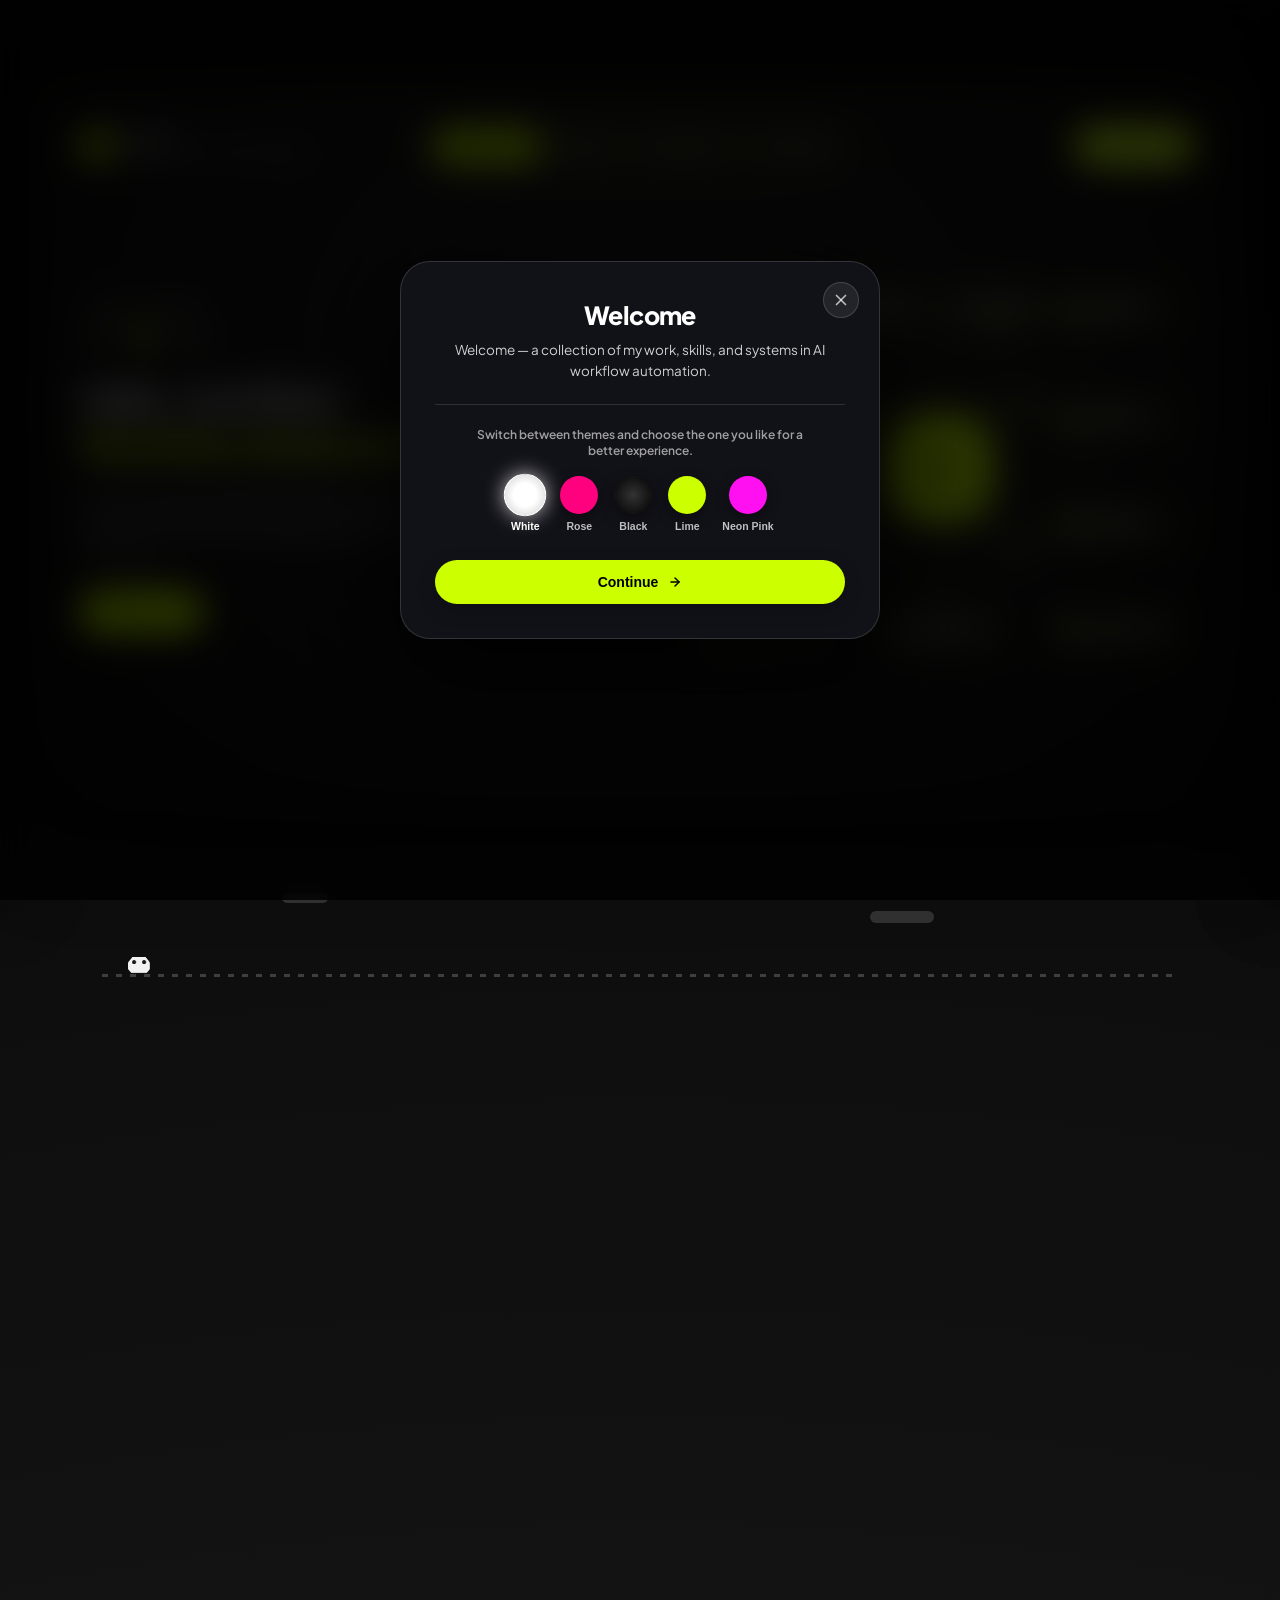
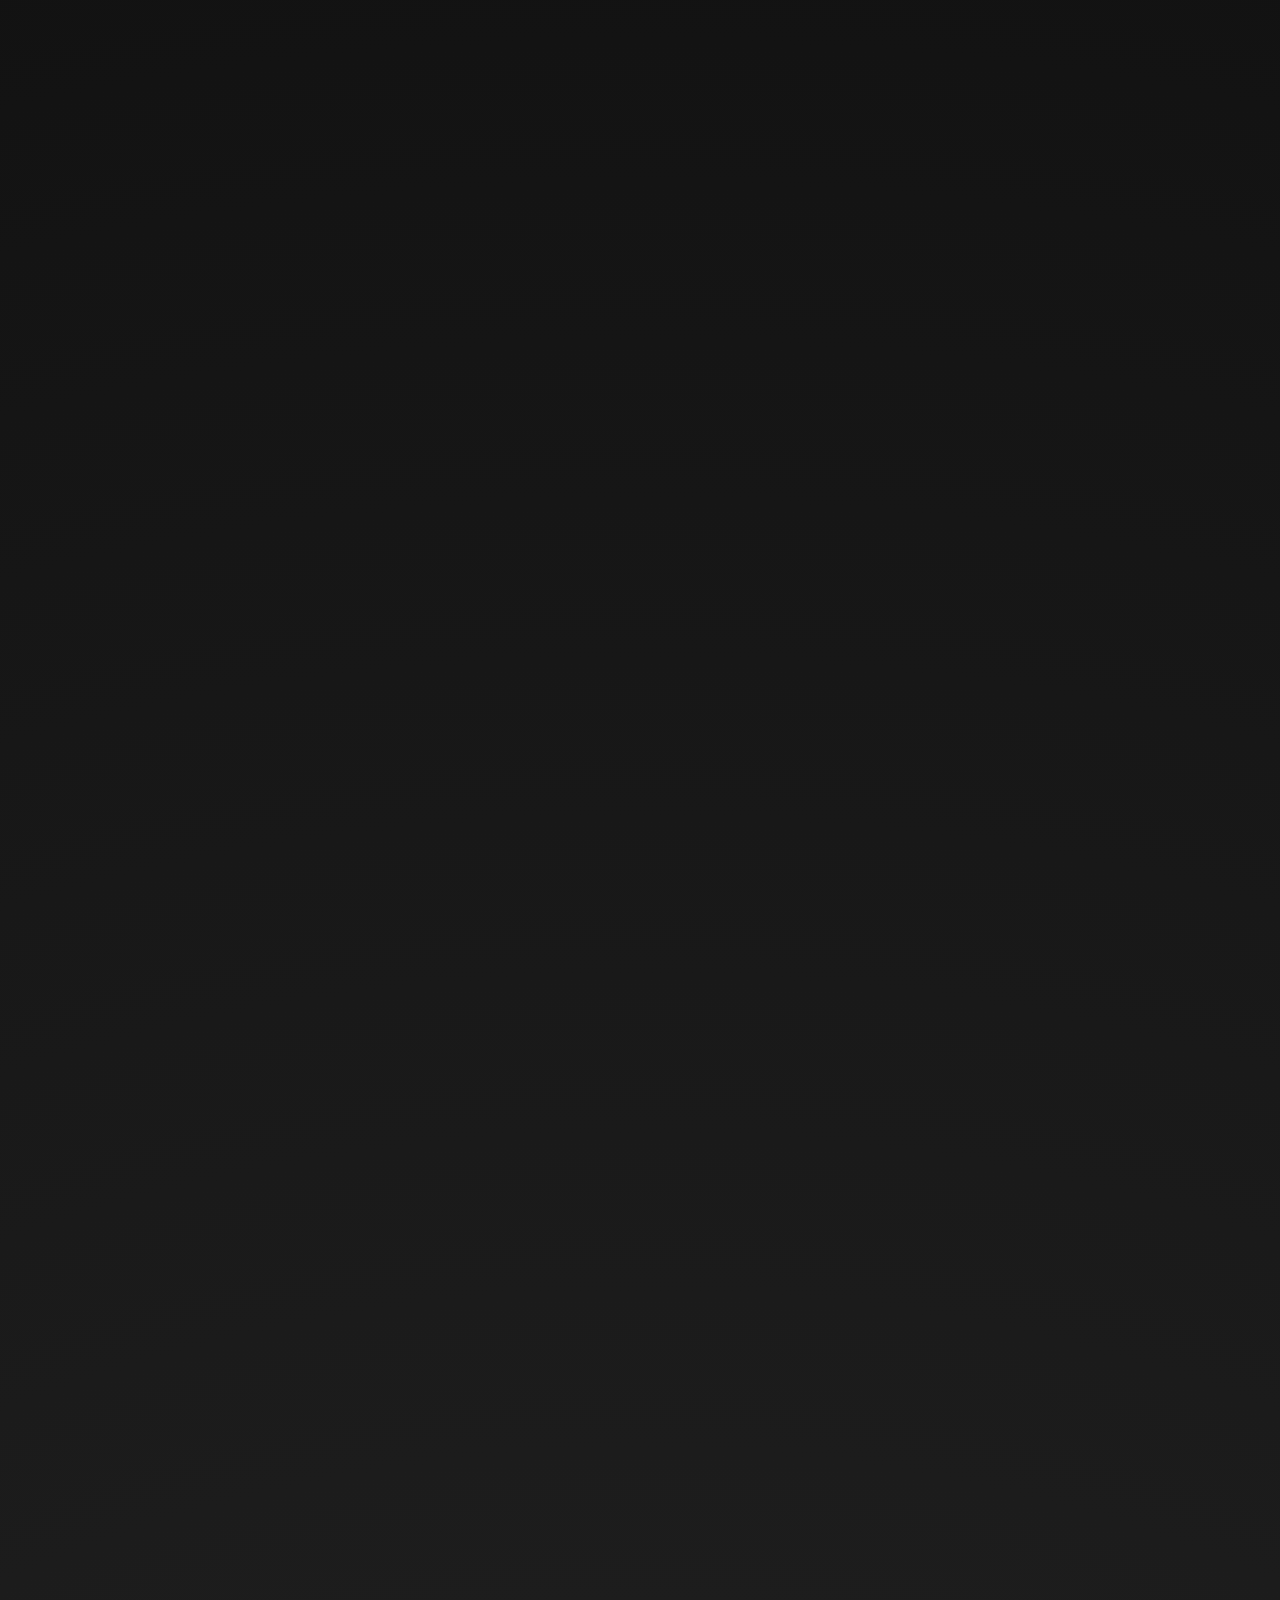
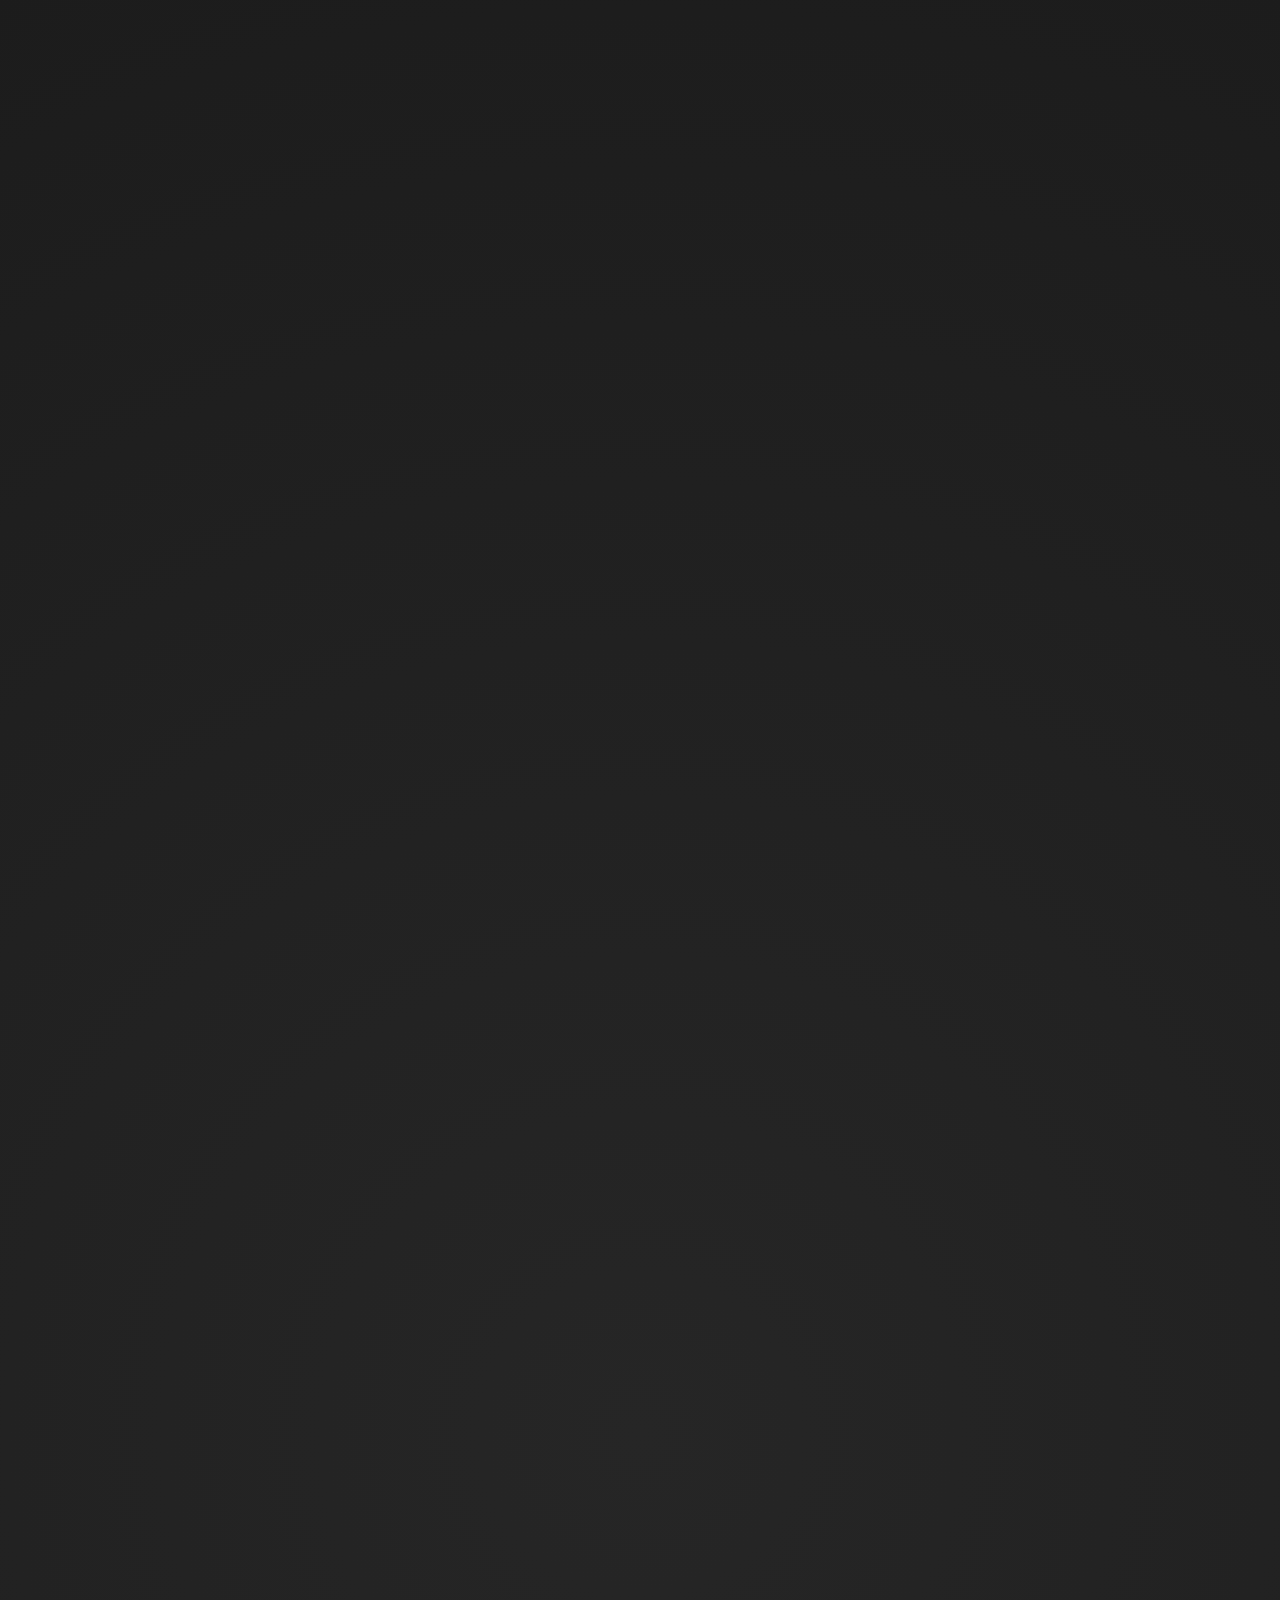
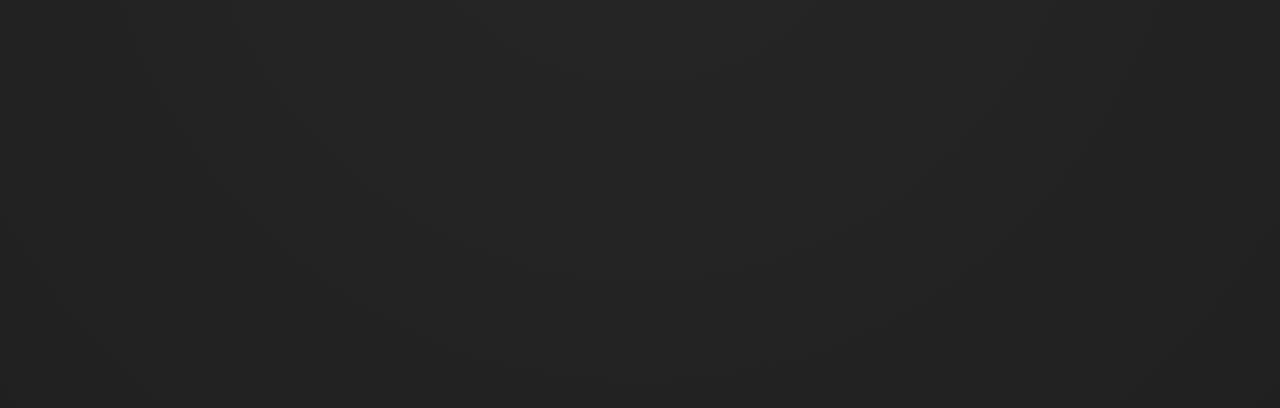
==== index.html @ 26b9bff6 "Add files via upload" ====
<!DOCTYPE html>
<html lang="en">
<head>
  <meta charset="UTF-8">
  <meta name="viewport" content="width=device-width, initial-scale=1.0">
  <title>Kiran - AI Workflow Automation Expert</title>
  <link rel="icon" type="image/png" href="cur.png">
  <link rel="preconnect" href="https://fonts.googleapis.com">
  <link rel="preconnect" href="https://fonts.gstatic.com" crossorigin>
  <link href="https://fonts.googleapis.com/css2?family=Plus+Jakarta+Sans:wght@300;400;500;600;700;800&family=Press+Start+2P&display=swap" rel="stylesheet">
  <link rel="stylesheet" href="style.css">
</head>
<body data-theme="lime">

  <!-- Website Loading Screen Preloader -->
  <div class="preloader" id="preloader">
    <div class="preloader-content">
      <div class="preloader-title">KIRAN - AI WORKFLOW AUTOMATION EXPERT</div>
      <div class="preloader-progress-wrapper">
        <div class="preloader-progress-track">
          <div class="preloader-progress-bar" id="preloader-bar">
            <span class="preloader-glow-head"></span>
          </div>
        </div>
        <span class="preloader-percent-num" id="preloader-percent">0%</span>
      </div>
      <div class="preloader-status-text" id="preloader-status">INITIALIZING WORKFLOWS...</div>
    </div>
  </div>


  <!-- Custom Glowing Cursor Element -->
  <div class="cursor-dot hidden" id="cursor-dot"></div>

  <!-- Contact, Find Us & Hire Right Side Drawer Panel -->
  <div class="drawer-backdrop" id="drawer-backdrop"></div>
  <aside class="contact-drawer" id="contact-drawer">
    <button class="drawer-close-btn" id="drawer-close-btn" aria-label="Close Drawer">&times;</button>

    <div class="drawer-header">
      <h2 class="drawer-title">Find Us, Contact &amp; Hire</h2>
      <p class="drawer-subtitle">Connect with us directly or hire on your preferred freelance platform.</p>
    </div>

    <!-- Freelance & Social Hire Capsules -->
    <div class="drawer-capsules-list">
      <a href="https://www.linkedin.com/in/kiran-kishore-a50ba543b" target="_blank" rel="noopener" class="drawer-capsule-btn">
        <svg width="16" height="16" viewBox="0 0 24 24" fill="none" stroke="currentColor" stroke-width="2"><path d="M16 8a6 6 0 0 1 6 6v7h-4v-7a2 2 0 0 0-2-2 2 2 0 0 0-2 2v7h-4v-7a6 6 0 0 1 6-6z"/><rect x="2" y="9" width="4" height="12"/><circle cx="4" cy="4" r="2"/></svg>
        LinkedIn Profile
      </a>
      <a href="https://github.com/kirankishore-lab" target="_blank" rel="noopener" class="drawer-capsule-btn">
        <svg width="16" height="16" viewBox="0 0 24 24" fill="none" stroke="currentColor" stroke-width="2"><path d="M9 19c-5 1.5-5-2.5-7-3m14 6v-3.87a3.37 3.37 0 0 0-.94-2.61c3.14-.35 6.44-1.54 6.44-7A5.44 5.44 0 0 0 20 4.77 5.07 5.07 0 0 0 19.91 1S18.73.65 16 2.48a13.38 13.38 0 0 0-7 0C6.27.65 5.09 1 5.09 1A5.07 5.07 0 0 0 5 4.77a5.44 5.44 0 0 0-1.5 3.78c0 5.42 3.3 6.61 6.44 7A3.37 3.37 0 0 0 9 18.13V22"/></svg>
        GitHub
      </a>
      <a href="https://www.upwork.com/freelancers/~0143afa031194b9367?mp_source=share" target="_blank" rel="noopener noreferrer" class="drawer-capsule-btn" id="upwork-capsule-btn">
        <svg width="16" height="16" viewBox="0 0 24 24" fill="none" stroke="currentColor" stroke-width="2"><rect x="2" y="7" width="20" height="14" rx="2" ry="2"/><path d="M16 21V5a2 2 0 0 0-2-2h-4a2 2 0 0 0-2 2v16"/></svg>
        Upwork
      </a>
      <a href="https://fiverr.com" target="_blank" rel="noopener" class="drawer-capsule-btn">
        <svg width="16" height="16" viewBox="0 0 24 24" fill="none" stroke="currentColor" stroke-width="2"><circle cx="12" cy="12" r="10"/><path d="M8 12h8M12 8v8"/></svg>
        Fiverr
      </a>
      <a href="https://www.instagram.com/kiran.workflow_forge/" target="_blank" rel="noopener" class="drawer-capsule-btn">
        <svg width="16" height="16" viewBox="0 0 24 24" fill="none" stroke="currentColor" stroke-width="2"><rect x="2" y="2" width="20" height="20" rx="5" ry="5"/><path d="M16 11.37A4 4 0 1 1 12.63 8 4 4 0 0 1 16 11.37z"/><line x1="17.5" y1="6.5" x2="17.51" y2="6.5"/></svg>
        Instagram
      </a>
    </div>

    <div class="drawer-info">
      <div class="info-item">
        <span class="info-label">Direct Email</span>
        <span class="info-value"><a href="mailto:kiran.workautomation@gmail.com" style="color: inherit; text-decoration: none;">kiran.workautomation@gmail.com</a></span>
      </div>
      <div class="info-item">
        <span class="info-label">Response Time</span>
        <span class="info-value">Within 24 Hours</span>
      </div>
    </div>
  </aside>

  <!-- Case Study Sliding Side Drawer Panel -->
  <aside class="contact-drawer" id="case-study-drawer" aria-hidden="true">
    <button class="drawer-close-btn" id="case-study-close-btn" aria-label="Close Case Study">&times;</button>

    <div class="drawer-header">
      <div class="projects-pill-tag" style="margin-bottom: 4px;">CASE STUDY</div>
      <h2 class="drawer-title" id="case-study-drawer-title">Autonomous Multi-Agent Personal Assistant: Orchestrating Zero-Context-Switching Productivity via n8n, Slack, and Google Gemini</h2>
      <p class="drawer-subtitle" id="case-study-drawer-subtitle">Supervisor-router architecture with specialized sub-agents for Slack, Gmail, and Google Calendar.</p>
    </div>

    <div class="drawer-body" id="case-study-drawer-body">
      <div class="case-study-wrapper">
        
        <!-- Executive Summary Block -->
        <div class="case-study-card">
          <div class="case-study-section-tag">
            <span class="header-dot">•</span> EXECUTIVE SUMMARY
          </div>
          <p class="case-study-exec-text" id="case-study-exec-text">
            To eliminate productivity loss from constant app-switching between communication and scheduling platforms, I engineered an autonomous, multi-agent personal assistant integrated into Slack using self-hosted n8n and Google Gemini 1.5 Flash. The system is architected around a supervisor-router design pattern that ingests unstructured messages through a secure Cloudflare tunnel and Slack trigger, normalizes conversational metadata, and uses an intent-classification router to deterministically delegate tasks to domain-isolated expert agents—such as dedicated Calendar and Gmail units equipped exclusively with their respective authenticated OAuth2 API tools. By replacing monolithic prompting with modular, domain-specific execution branches and persistent channel-based memory, the assistant achieves sub-two-second response latencies while eliminating tool hallucinations during schedule queries, event creations, and inbox triage, ultimately delivering a seamless, single-interface automation pipeline directly within the Slack thread.
          </p>

          <div class="metrics-highlight-pill">
            <span id="case-study-metric-label">Response Latency:</span>
            <span class="latency-tag" id="case-study-latency-tag">Sub-2 Seconds ⚡</span>
          </div>
        </div>

      </div>
    </div>
  </aside>

  <!-- My Approach Left-Sliding Side Drawer Panel -->
  <aside class="left-drawer" id="approach-drawer" aria-hidden="true">
    <button class="drawer-close-btn" id="approach-close-btn" aria-label="Close My Approach">&times;</button>

    <div class="drawer-header">
      <div class="projects-pill-tag" style="margin-bottom: 8px;">PHILOSOPHY</div>
      <h2 class="drawer-title">My Approach</h2>
      <p class="drawer-subtitle">I don’t just add AI to a business—I design complete workflows that solve real problems.</p>
    </div>

    <div class="drawer-body approach-steps-list">
      
      <!-- Step 01 -->
      <div class="approach-step-card">
        <div class="step-num-badge">01</div>
        <div class="step-content">
          <h3 class="step-title">01 &mdash; Understand</h3>
          <p class="step-desc">I first identify repetitive tasks, bottlenecks, and areas where time is being wasted.</p>
        </div>
      </div>

      <!-- Step 02 -->
      <div class="approach-step-card">
        <div class="step-num-badge">02</div>
        <div class="step-content">
          <h3 class="step-title">02 &mdash; Design</h3>
          <p class="step-desc">I map the existing process and design a smarter workflow using automation, AI, APIs, and the tools the business already uses.</p>
        </div>
      </div>

      <!-- Step 03 -->
      <div class="approach-step-card">
        <div class="step-num-badge">03</div>
        <div class="step-content">
          <h3 class="step-title">03 &mdash; Automate</h3>
          <p class="step-desc">I connect the different tools and build the workflow so information moves automatically with minimal manual effort.</p>
        </div>
      </div>

      <!-- Step 04 -->
      <div class="approach-step-card">
        <div class="step-num-badge">04</div>
        <div class="step-content">
          <h3 class="step-title">04 &mdash; Optimize</h3>
          <p class="step-desc">I test the workflow, handle errors, and refine it to make the system reliable, efficient, and easy to scale.</p>
        </div>
      </div>

      <!-- Goal Summary Banner -->
      <div class="approach-goal-box">
        <div class="goal-icon">
          <svg width="20" height="20" viewBox="0 0 24 24" fill="none" stroke="currentColor" stroke-width="2"><circle cx="12" cy="12" r="10"/><path d="M12 8v4l3 3"/></svg>
        </div>
        <p class="goal-text">
          <strong>The goal:</strong> less repetitive work, fewer errors, faster processes, and more time for meaningful work.
        </p>
      </div>

    </div>
  </aside>

  <!-- First Section: Main Hero Viewport (About Section) -->
  <section class="hero-viewport" id="about">
    <div class="hero-card" id="hero-card">
      
      <!-- Top Navigation Header -->
      <header class="navbar">
        <div class="logo">
          <span class="logo-icon">KK</span>
          <div class="logo-text">
            <span class="logo-name">KIRAN</span>
            <span class="logo-subtext">AI WORKFLOW AUTOMATION EXPERT</span>
          </div>
        </div>

        <div class="nav-capsule" id="nav-capsule">
          <div class="nav-indicator" id="nav-indicator"></div>
          <a href="#about" class="nav-item" id="about-nav-item" data-index="0">ABOUT US</a>
          <a href="#skills" class="nav-item" id="skills-nav-item" data-index="1">SKILLS</a>
          <a href="#projects" class="nav-item" data-index="2">PROJECTS</a>
          <a href="#contact" class="nav-item" id="contact-nav-item" data-index="3">CONTACT</a>
        </div>

        <div class="nav-actions">
          <button class="nav-eyes-btn" id="nav-eyes-btn" aria-label="Interactive Character Face" title="Interactive Character">
            <div class="eye-socket">
              <div class="eye-pupil"></div>
            </div>
            <div class="character-mouth-wrap">
              <svg class="character-mouth-svg" width="16" height="10" viewBox="0 0 16 10">
                <path class="mouth-path" id="character-mouth-path" d="M3 3 Q8 9 13 3" stroke="currentColor" stroke-width="2.2" stroke-linecap="round" fill="none"/>
              </svg>
            </div>
            <div class="eye-socket">
              <div class="eye-pupil"></div>
            </div>
          </button>
        </div>
      </header>

      <!-- Main Layout Body -->
      <main class="hero-body">
        
        <!-- Left Column: Title & CTA -->
        <div class="left-col">
          <div class="theme-switcher-wrapper">
            <span class="theme-label-pixel">SWITCH THEME</span>
            <div class="carousel-arrows">
              <button class="arrow-btn" id="prev-theme-btn" aria-label="Previous Theme">
                <svg width="14" height="14" viewBox="0 0 24 24" fill="none" stroke="currentColor" stroke-width="2.5" stroke-linecap="round" stroke-linejoin="round"><path d="M15 18l-6-6 6-6"/></svg>
              </button>
              <div class="theme-indicator-circle" id="theme-indicator-circle" title="Theme Indicator">
                <span class="theme-dot"></span>
              </div>
              <button class="arrow-btn" id="next-theme-btn" aria-label="Next Theme">
                <svg width="14" height="14" viewBox="0 0 24 24" fill="none" stroke="currentColor" stroke-width="2.5" stroke-linecap="round" stroke-linejoin="round"><path d="M9 18l6-6-6-6"/></svg>
              </button>
            </div>
          </div>

          <h1 class="hero-title">
            Hello, I am Kiran.<br><span class="hero-role-text">Workflow Automation Expert</span>
          </h1>

          <div class="hero-description">
            <p>I build AI-powered automation systems that turn repetitive manual processes into smart, connected workflows. By combining automation platforms, AI, APIs, webhooks, and databases, I create systems that process information, make decisions, and take action automatically.</p>
          </div>

          <button class="cta-btn" id="find-us-btn">
            Find us
            <svg width="16" height="16" viewBox="0 0 24 24" fill="none" stroke="currentColor" stroke-width="2.5"><path d="M5 12h14M12 5l7 7-7 7"/></svg>
          </button>
        </div>

        <!-- Right Column: High-Tech Multi-Core AI Neural Matrix & 11 Workflow Blocks -->
        <div class="right-col hero-ai-hub-col">
          <div class="ai-hub-container" id="ai-hub-matrix">
            
            <!-- PCB Circuit Traces, Multi-stage Glow Filters & Laser Light Pulses -->
            <svg class="ai-hub-svg-routes" viewBox="0 0 520 395" fill="none" xmlns="http://www.w3.org/2000/svg">
              <defs>
                <filter id="circuit-glow" x="-20%" y="-20%" width="140%" height="140%">
                  <feGaussianBlur stdDeviation="2.5" result="blur" />
                  <feMerge>
                    <feMergeNode in="blur" />
                    <feMergeNode in="SourceGraphic" />
                  </feMerge>
                </filter>
                <filter id="pulse-glow" x="-40%" y="-40%" width="180%" height="180%">
                  <feGaussianBlur stdDeviation="2.2" result="blur1" />
                  <feGaussianBlur stdDeviation="1.0" result="blur2" />
                  <feMerge>
                    <feMergeNode in="blur1" />
                    <feMergeNode in="blur2" />
                    <feMergeNode in="SourceGraphic" />
                  </feMerge>
                </filter>
              </defs>

              <!-- 0. PCB BACKGROUND MICRO-MESH GRID TRACES -->
              <path class="circuit-line grid-mesh" d="M 50 20 H 470 M 50 197 H 470 M 50 375 H 470" />
              <path class="circuit-line grid-mesh" d="M 70 20 V 375 M 260 20 V 375 M 450 20 V 375" />

              <!-- 1. BASE MULTI-PATH CIRCUIT LINES (2-3 MULTI-PATHWAYS PER SINGLE BLOCK = 29 TOTAL TRACES) -->
              <!-- Block 1: Make / Zapier (3 Paths) -->
              <path class="circuit-line base path-node-1 path-node-1-a" d="M 130 30 H 142 V 68 H 115 V 90 H 146 L 156 100 V 114 H 162" />
              <path class="circuit-line base path-node-1 path-node-1-b" d="M 130 38 H 148 V 50 H 170 L 180 60 V 140 H 218" />
              <path class="circuit-line base path-node-1 path-node-1-c" d="M 130 34 H 102" />

              <!-- Block 2: Webhooks (2 Paths) -->
              <path class="circuit-line base path-node-2 path-node-2-a" d="M 196 53 V 68 H 225 V 88 H 178 V 104 H 180" />
              <path class="circuit-line base path-node-2 path-node-2-b" d="M 186 53 V 75 H 234 V 149" />

              <!-- Block 3: REST APIs (2 Paths) -->
              <path class="circuit-line base path-node-3 path-node-3-a" d="M 324 53 V 68 H 295 V 88 H 342 V 104 H 340" />
              <path class="circuit-line base path-node-3 path-node-3-b" d="M 334 53 V 75 H 286 V 149" />

              <!-- Block 4: GraphQL (3 Paths) -->
              <path class="circuit-line base path-node-4 path-node-4-a" d="M 390 30 H 378 V 68 H 405 V 90 H 374 L 364 100 V 114 H 358" />
              <path class="circuit-line base path-node-4 path-node-4-b" d="M 390 38 H 372 V 50 H 350 L 340 60 V 140 H 302" />
              <path class="circuit-line base path-node-4 path-node-4-c" d="M 390 34 H 418" />

              <!-- Block 5: OpenAI / LLMs (3 Paths) -->
              <path class="circuit-line base path-node-5 path-node-5-a" d="M 136 141 H 148 V 168 H 122 V 191 H 154 V 162 H 162" />
              <path class="circuit-line base path-node-5 path-node-5-b" d="M 136 149 H 162" />
              <path class="circuit-line base path-node-5 path-node-5-c" d="M 136 145 H 102" />

              <!-- Block 6: Vector DB (3 Paths) -->
              <path class="circuit-line base path-node-6 path-node-6-a" d="M 384 141 H 372 V 168 H 398 V 191 H 366 V 162 H 358" />
              <path class="circuit-line base path-node-6 path-node-6-b" d="M 384 149 H 358" />
              <path class="circuit-line base path-node-6 path-node-6-c" d="M 384 145 H 418" />

              <!-- Block 7: Python Code (3 Paths) -->
              <path class="circuit-line base path-node-7 path-node-7-a" d="M 136 247 H 148 V 220 H 122 V 201 H 154 V 224 H 162" />
              <path class="circuit-line base path-node-7 path-node-7-b" d="M 136 255 H 175 V 210 H 218" />
              <path class="circuit-line base path-node-7 path-node-7-c" d="M 136 251 H 102" />

              <!-- Block 8: Databases (3 Paths) -->
              <path class="circuit-line base path-node-8 path-node-8-a" d="M 384 247 H 372 V 220 H 398 V 201 H 366 V 224 H 358" />
              <path class="circuit-line base path-node-8 path-node-8-b" d="M 384 255 H 345 V 210 H 302" />
              <path class="circuit-line base path-node-8 path-node-8-c" d="M 384 251 H 418" />

              <!-- Block 9: Agentic AI (3 Paths) -->
              <path class="circuit-line base path-node-9 path-node-9-a" d="M 136 357 H 142 V 320 H 115 V 298 H 146 L 156 288 V 266 H 162" />
              <path class="circuit-line base path-node-9 path-node-9-b" d="M 136 365 H 148 V 334 H 175 L 195 314 V 241 H 218" />
              <path class="circuit-line base path-node-9 path-node-9-c" d="M 136 361 H 102" />

              <!-- Block 10: Auto Actions (3 Paths) -->
              <path class="circuit-line base path-node-10 path-node-10-a" d="M 260 342 V 328 H 230 V 306 H 290 V 284 H 260 V 245" />
              <path class="circuit-line base path-node-10 path-node-10-b" d="M 250 342 V 315 H 190 V 286" />
              <path class="circuit-line base path-node-10 path-node-10-c" d="M 270 342 V 315 H 330 V 286" />

              <!-- Block 11: Slack & Alerts (3 Paths) -->
              <path class="circuit-line base path-node-11 path-node-11-a" d="M 384 357 H 378 V 320 H 405 V 298 H 374 L 364 288 V 266 H 358" />
              <path class="circuit-line base path-node-11 path-node-11-b" d="M 384 365 H 372 V 334 H 345 L 325 314 V 241 H 302" />
              <path class="circuit-line base path-node-11 path-node-11-c" d="M 384 361 H 418" />

              <!-- MULTI-LINE PARALLEL RIBBON DATA BUSES -->
              <!-- Left Parallel Ribbon Bus Tracks -->
              <path class="circuit-line ribbon-bus" d="M 102 40 V 350" />
              <path class="circuit-line ribbon-bus" d="M 98 40 V 350" />
              <!-- Right Parallel Ribbon Bus Tracks -->
              <path class="circuit-line ribbon-bus" d="M 418 40 V 350" />
              <path class="circuit-line ribbon-bus" d="M 422 40 V 350" />

              <!-- Inter-Chip Interconnect Neural Mesh & Bypass Traces -->
              <path class="circuit-line sub-base" d="M 192 122 H 214" />
              <path class="circuit-line sub-base" d="M 328 122 H 306" />
              <path class="circuit-line sub-base" d="M 192 268 H 214" />
              <path class="circuit-line sub-base" d="M 328 268 H 306" />
              <path class="circuit-line sub-base" d="M 174 104 V 80 H 346 V 104" />
              <path class="circuit-line sub-base" d="M 174 286 V 310 H 346 V 286" />
              <path class="circuit-line sub-base" d="M 198 110 V 280 M 322 110 V 280" />



              <!-- 3. PCB CIRCUIT JUNCTION DOTS & VIA HOLES -->
              <!-- Maze Elbow Junction Dots -->
              <circle class="junction-dot" cx="142" cy="30" r="2.2" />
              <circle class="junction-dot" cx="142" cy="68" r="2.2" />
              <circle class="junction-dot" cx="115" cy="68" r="2.2" />
              <circle class="junction-dot" cx="115" cy="90" r="2.2" />
              <circle class="junction-dot" cx="146" cy="90" r="2.2" />
              <circle class="junction-dot" cx="156" cy="100" r="2.2" />

              <circle class="junction-dot" cx="196" cy="68" r="2.2" />
              <circle class="junction-dot" cx="225" cy="68" r="2.2" />
              <circle class="junction-dot" cx="225" cy="88" r="2.2" />
              <circle class="junction-dot" cx="178" cy="88" r="2.2" />

              <circle class="junction-dot" cx="324" cy="68" r="2.2" />
              <circle class="junction-dot" cx="295" cy="68" r="2.2" />
              <circle class="junction-dot" cx="295" cy="88" r="2.2" />
              <circle class="junction-dot" cx="342" cy="88" r="2.2" />

              <circle class="junction-dot" cx="378" cy="30" r="2.2" />
              <circle class="junction-dot" cx="378" cy="68" r="2.2" />
              <circle class="junction-dot" cx="405" cy="68" r="2.2" />
              <circle class="junction-dot" cx="405" cy="90" r="2.2" />
              <circle class="junction-dot" cx="374" cy="90" r="2.2" />
              <circle class="junction-dot" cx="364" cy="100" r="2.2" />

              <circle class="junction-dot" cx="148" cy="141" r="2.2" />
              <circle class="junction-dot" cx="148" cy="168" r="2.2" />
              <circle class="junction-dot" cx="122" cy="168" r="2.2" />
              <circle class="junction-dot" cx="122" cy="191" r="2.2" />
              <circle class="junction-dot" cx="154" cy="191" r="2.2" />
              <circle class="junction-dot" cx="154" cy="162" r="2.2" />

              <circle class="junction-dot" cx="372" cy="141" r="2.2" />
              <circle class="junction-dot" cx="372" cy="168" r="2.2" />
              <circle class="junction-dot" cx="398" cy="168" r="2.2" />
              <circle class="junction-dot" cx="398" cy="191" r="2.2" />
              <circle class="junction-dot" cx="366" cy="191" r="2.2" />
              <circle class="junction-dot" cx="366" cy="162" r="2.2" />

              <!-- Concentric PCB VIA Drill Holes -->
              <circle class="pcb-via" cx="102" cy="195" r="3" />
              <circle class="pcb-via" cx="418" cy="195" r="3" />
              <circle class="pcb-via" cx="260" cy="80" r="3" />
              <circle class="pcb-via" cx="260" cy="310" r="3" />

              <!-- 4. TERMINAL IMPACT DOTS (At block connection edges) -->
              <circle class="terminal-dot term-1" cx="130" cy="34" r="3.5" />
              <circle class="terminal-dot term-2" cx="196" cy="53" r="3.5" />
              <circle class="terminal-dot term-3" cx="324" cy="53" r="3.5" />
              <circle class="terminal-dot term-4" cx="390" cy="34" r="3.5" />
              <circle class="terminal-dot term-5" cx="136" cy="145" r="3.5" />
              <circle class="terminal-dot term-6" cx="384" cy="145" r="3.5" />
              <circle class="terminal-dot term-7" cx="136" cy="251" r="3.5" />
              <circle class="terminal-dot term-8" cx="384" cy="251" r="3.5" />
              <circle class="terminal-dot term-9" cx="136" cy="361" r="3.5" />
              <circle class="terminal-dot term-10" cx="260" cy="342" r="3.5" />
              <circle class="terminal-dot term-11" cx="384" cy="361" r="3.5" />
            </svg>

            <!-- CENTRAL CHIP MATRIX CLUSTER -->
            
            <!-- Auxiliary Sub-Chip 1: NPU Core -->
            <div class="sub-chip sub-npu" title="Neural Processing Unit (NPU Co-Processor)">
              <span class="sub-chip-label">NPU</span>
            </div>

            <!-- Auxiliary Sub-Chip 2: Vector Memory -->
            <div class="sub-chip sub-vec" title="Vector Acceleration & Embeddings Memory">
              <span class="sub-chip-label">VEC</span>
            </div>

            <!-- Auxiliary Sub-Chip 3: Security Module -->
            <div class="sub-chip sub-sec" title="Security & Encryption Enclave">
              <span class="sub-chip-label">SEC</span>
            </div>

            <!-- Auxiliary Sub-Chip 4: Logic Bus -->
            <div class="sub-chip sub-bus" title="High-Speed Bus Switch Controller">
              <span class="sub-chip-label">BUS</span>
            </div>

            <!-- Central Main AI Processor Chip -->
            <div class="ai-central-chip" id="ai-main-core" title="Main AI Neural Core • Click for Synapse Pulse!">
              <div class="chip-glow-ring"></div>
              <div class="chip-radar-pulse"></div>
              
              <!-- Corner Screw Points -->
              <span class="chip-screw screw-tl"></span>
              <span class="chip-screw screw-tr"></span>
              <span class="chip-screw screw-bl"></span>
              <span class="chip-screw screw-br"></span>

              <!-- 24 Connector Pins (6 per side) -->
              <div class="chip-pins pins-top">
                <span></span><span></span><span></span><span></span><span></span><span></span>
              </div>
              <div class="chip-pins pins-bottom">
                <span></span><span></span><span></span><span></span><span></span><span></span>
              </div>
              <div class="chip-pins pins-left">
                <span></span><span></span><span></span><span></span><span></span><span></span>
              </div>
              <div class="chip-pins pins-right">
                <span></span><span></span><span></span><span></span><span></span><span></span>
              </div>

              <!-- Main Core Content -->
              <div class="chip-core">
                <div class="ai-chip-header">
                  <span class="chip-led led-1"></span>
                  <span class="chip-led led-2"></span>
                  <span class="chip-led led-3"></span>
                </div>
                <span class="ai-chip-symbol">AI</span>
                <span class="ai-chip-subtext">CORE v4.2</span>
                <span class="ai-chip-freq">9.8 TFLOPS</span>
              </div>
            </div>

            <!-- 11 CONNECTED WORKFLOW BLOCK CARDS -->

            <!-- Block 1: Make / Zapier -->
            <div class="node-card node-1" data-node="1">
              <div class="node-icon">
                <svg width="16" height="16" viewBox="0 0 24 24" fill="none" stroke="currentColor" stroke-width="2"><rect x="3" y="3" width="7" height="7"/><rect x="14" y="3" width="7" height="7"/><rect x="14" y="14" width="7" height="7"/><rect x="3" y="14" width="7" height="7"/></svg>
              </div>
              <div class="node-text-wrap">
                <span class="node-label">Make / Zapier</span>
                <span class="node-subtag">FLOW</span>
              </div>
            </div>

            <!-- Block 2: Webhooks -->
            <div class="node-card node-2" data-node="2">
              <div class="node-icon">
                <svg width="15" height="15" viewBox="0 0 24 24" fill="none" stroke="currentColor" stroke-width="2"><path d="M18 8A6 6 0 0 0 6 8c0 7-3 9-3 9h18s-3-2-3-9"/><path d="M13.73 21a2 2 0 0 1-3.46 0"/></svg>
              </div>
              <div class="node-text-wrap">
                <span class="node-label">Webhooks</span>
                <span class="node-subtag">EVENT</span>
              </div>
            </div>

            <!-- Block 3: REST APIs -->
            <div class="node-card node-3" data-node="3">
              <div class="node-icon">
                <svg width="15" height="15" viewBox="0 0 24 24" fill="none" stroke="currentColor" stroke-width="2"><circle cx="6" cy="12" r="3"/><circle cx="18" cy="6" r="3"/><circle cx="18" cy="18" r="3"/><path d="M8.7 10.7l6.6-3.4M8.7 13.3l6.6 3.4"/></svg>
              </div>
              <div class="node-text-wrap">
                <span class="node-label">REST APIs</span>
                <span class="node-subtag">GATEWAY</span>
              </div>
            </div>

            <!-- Block 4: GraphQL -->
            <div class="node-card node-4" data-node="4">
              <div class="node-icon">
                <svg width="15" height="15" viewBox="0 0 24 24" fill="none" stroke="currentColor" stroke-width="2"><polygon points="12 2 2 7 12 12 22 7 12 2"/><polyline points="2 17 12 22 22 17"/><polyline points="2 12 12 17 22 12"/></svg>
              </div>
              <div class="node-text-wrap">
                <span class="node-label">GraphQL</span>
                <span class="node-subtag">QUERY</span>
              </div>
            </div>

            <!-- Block 5: OpenAI / LLMs -->
            <div class="node-card node-5" data-node="5">
              <div class="node-icon">
                <img src="b33f0d10bab5c0d68a006844f7eda264.jpg" alt="OpenAI Logo" class="openai-logo-img" style="width: 16px; height: 16px;">
              </div>
              <div class="node-text-wrap">
                <span class="node-label">OpenAI / LLMs</span>
                <span class="node-subtag">AI CORE</span>
              </div>
            </div>

            <!-- Block 6: Vector DB -->
            <div class="node-card node-6" data-node="6">
              <div class="node-icon">
                <svg width="16" height="16" viewBox="0 0 24 24" fill="none" stroke="currentColor" stroke-width="2"><polygon points="12 2 2 19 22 19 12 2"/><line x1="12" y1="9" x2="12" y2="13"/><line x1="12" y1="17" x2="12.01" y2="17"/></svg>
              </div>
              <div class="node-text-wrap">
                <span class="node-label">Vector DB</span>
                <span class="node-subtag">MEMORY</span>
              </div>
            </div>

            <!-- Block 7: Python Code -->
            <div class="node-card node-7" data-node="7">
              <div class="node-icon">
                <svg width="15" height="15" viewBox="0 0 24 24" fill="none" stroke="currentColor" stroke-width="2"><polyline points="16 18 22 12 16 6"/><polyline points="8 6 2 12 8 18"/></svg>
              </div>
              <div class="node-text-wrap">
                <span class="node-label">Python Code</span>
                <span class="node-subtag">LOGIC</span>
              </div>
            </div>

            <!-- Block 8: Databases -->
            <div class="node-card node-8" data-node="8">
              <div class="node-icon">
                <svg width="15" height="15" viewBox="0 0 24 24" fill="none" stroke="currentColor" stroke-width="2"><ellipse cx="12" cy="5" rx="9" ry="3"/><path d="M21 12c0 1.66-4 3-9 3s-9-1.34-9-3"/><path d="M3 5v14c0 1.66 4 3 9 3s9-1.34 9-3V5"/></svg>
              </div>
              <div class="node-text-wrap">
                <span class="node-label">Databases</span>
                <span class="node-subtag">SQL DATA</span>
              </div>
            </div>

            <!-- Block 9: Agentic AI -->
            <div class="node-card node-9" data-node="9">
              <div class="node-icon">
                <svg width="16" height="16" viewBox="0 0 24 24" fill="none" stroke="currentColor" stroke-width="2"><circle cx="12" cy="12" r="3"/><path d="M19.4 15a1.65 1.65 0 0 0 .33 1.82l.06.06a2 2 0 0 1 0 2.83 2 2 0 0 1-2.83 0l-.06-.06a1.65 1.65 0 0 0-1.82-.33 1.65 1.65 0 0 0-1 1.51V21a2 2 0 0 1-2 2 2 2 0 0 1-2-2v-.09A1.65 1.65 0 0 0 9 19.4a1.65 1.65 0 0 0-1.82.33l-.06.06a2 2 0 0 1-2.83 0 2 2 0 0 1 0-2.83l.06-.06a1.65 1.65 0 0 0 .33-1.82 1.65 1.65 0 0 0-1.51-1H3a2 2 0 0 1-2-2 2 2 0 0 1 2-2h.09A1.65 1.65 0 0 0 4.6 9a1.65 1.65 0 0 0-.33-1.82l-.06-.06a2 2 0 0 1 0-2.83 2 2 0 0 1 2.83 0l.06.06a1.65 1.65 0 0 0 1.82.33H9a1.65 1.65 0 0 0 1-1.51V3a2 2 0 0 1 2-2 2 2 0 0 1 2 2v.09a1.65 1.65 0 0 0 1 1.51 1.65 1.65 0 0 0 1.82-.33l.06-.06a2 2 0 0 1 2.83 0 2 2 0 0 1 0 2.83l-.06.06a1.65 1.65 0 0 0-.33 1.82V9a1.65 1.65 0 0 0 1.51 1H21a2 2 0 0 1 2 2 2 2 0 0 1-2 2h-.09a1.65 1.65 0 0 0-1.51 1z"/></svg>
              </div>
              <div class="node-text-wrap">
                <span class="node-label">Agentic AI</span>
                <span class="node-subtag">AGENTS</span>
              </div>
            </div>

            <!-- Block 10: Auto Actions -->
            <div class="node-card node-10" data-node="10">
              <div class="node-icon">
                <svg width="15" height="15" viewBox="0 0 24 24" fill="none" stroke="currentColor" stroke-width="2"><polygon points="13 2 3 14 12 14 11 22 21 10 12 10 13 2"/></svg>
              </div>
              <div class="node-text-wrap">
                <span class="node-label">Auto Actions</span>
                <span class="node-subtag">EXECUTE</span>
              </div>
            </div>

            <!-- Block 11: Slack & Alerts -->
            <div class="node-card node-11" data-node="11">
              <div class="node-icon">
                <svg width="15" height="15" viewBox="0 0 24 24" fill="none" stroke="currentColor" stroke-width="2"><path d="M22 17H2a3 3 0 0 0 3-3V9a7 7 0 0 1 14 0v5a3 3 0 0 0 3 3zm-8.27 4a2 2 0 0 1-3.46 0"/></svg>
              </div>
              <div class="node-text-wrap">
                <span class="node-label">Slack & Alerts</span>
                <span class="node-subtag">PUSH</span>
              </div>
            </div>



          </div>


        </div>

      </main>

    </div>
  </section>

  <!-- Animated Pixel Transition Divider between Sections -->
  <div class="pixel-divider-container">
    <div class="pixel-sky">
      <div class="pixel-cloud pixel-cloud-1"></div>
      <div class="pixel-cloud pixel-cloud-2"></div>
    </div>
    <div class="pixel-ground">
      <div class="pixel-frog-wrapper" id="pixel-frog-wrapper">
        <div class="pixel-frog" id="pixel-frog"></div>
      </div>
      <div class="pixel-grass-line"></div>
    </div>
  </div>

  <!-- Skills Section (Second Section Below Hero) -->
  <section class="skills-section" id="skills">
    <div class="skills-card">
      
      <!-- TOP ROW: Intro Title + Automation & Integration + AI & Data -->
      <div class="skills-top-row">
        
        <!-- Left Title Intro Box -->
        <div class="skills-intro-box">
          <div class="section-pill-badge">
            <span>SKILLS</span>
            <div class="pill-deco-line">
              <span class="pill-segment"></span>
              <span class="pill-dot"></span>
              <span class="pill-segment"></span>
            </div>
            <div class="title-info-wrapper">
              <button class="title-info-btn" aria-label="Skills Info">
                <svg width="13" height="13" viewBox="0 0 24 24" fill="none" stroke="currentColor" stroke-width="2.2" stroke-linecap="round" stroke-linejoin="round"><circle cx="12" cy="12" r="10"/><line x1="12" y1="16" x2="12" y2="12"/><line x1="12" y1="8" x2="12.01" y2="8"/></svg>
              </button>
              <div class="title-tooltip-popover">
                The tools, technologies, and capabilities I use to design, build, and automate AI-powered workflows.
              </div>
            </div>
          </div>
          <h2 class="skills-main-title">
            My Skills &<br>Tech Stack
          </h2>
          <div class="skills-title-action-wrap">
            <a href="#automation" class="about-automation-btn" id="about-automation-btn">
              <span class="btn-sparkle-icon">
                <svg width="14" height="14" viewBox="0 0 24 24" fill="none" stroke="currentColor" stroke-width="2.2"><path d="M12 2v20M2 12h20M4.93 4.93l14.14 14.14M4.93 19.07l14.14-14.14"/></svg>
              </span>
              <span>About Automation</span>
              <svg class="btn-arrow" width="12" height="12" viewBox="0 0 24 24" fill="none" stroke="currentColor" stroke-width="2.5"><line x1="5" y1="12" x2="19" y2="12"/><polyline points="12 5 19 12 12 19"/></svg>
            </a>
          </div>
          <p class="skills-intro-desc">
            I combine automation tools, AI technologies, and integrations to build smart, efficient systems that save time and scale businesses.
          </p>
          <a href="#projects" class="explore-btn">
            Explore My Work &rarr;
          </a>
        </div>

        <!-- Middle Column: AUTOMATION & INTEGRATION (5 Vertical Cards) -->
        <div class="skills-category-col auto-integ-col">
          <div class="category-header-wrap">
            <div class="line-with-dot-start">
              <span class="line-dot-black"></span>
              <span class="line-bar-full"></span>
            </div>
            <span class="category-title">AUTOMATION & INTEGRATION</span>
          </div>
          <div class="vertical-cards-grid">
            
            <!-- Card 1: Make -->
            <div class="tall-skill-card">
              <div class="tall-card-icon make-icon">
                <svg width="28" height="28" viewBox="0 0 24 24" fill="none"><rect x="3.5" y="5.5" width="4.2" height="15" rx="1.8" transform="rotate(-22 5.6 13)" fill="#E000FF"/><rect x="10" y="5.5" width="4.2" height="15" rx="1.8" transform="rotate(-9 12.1 13)" fill="#9D00FF"/><rect x="16.5" y="5.5" width="4.2" height="15" rx="1.8" fill="#6B00FF"/></svg>
              </div>
              <h3 class="tall-card-title">Make<br><span class="title-sub">(Integromat)</span></h3>
              <p class="tall-card-desc">Building advanced workflows and scenarios with Make.</p>
            </div>

            <!-- Card 2: API Integration -->
            <div class="tall-skill-card">
              <div class="tall-card-icon">
                <svg width="26" height="26" viewBox="0 0 24 24" fill="none" stroke="currentColor" stroke-width="2"><path d="M18 10h-1.26A8 8 0 1 0 9 20h9a5 5 0 0 0 0-10z"/><circle cx="12" cy="12" r="2"/></svg>
              </div>
              <h3 class="tall-card-title">API<br>Integration</h3>
              <p class="tall-card-desc">Connecting and integrating with powerful APIs.</p>
            </div>

            <!-- Card 3: Webhooks -->
            <div class="tall-skill-card">
              <div class="tall-card-icon webhook-icon">
                <svg width="26" height="26" viewBox="0 0 24 24" fill="none" stroke="#E11D48" stroke-width="2"><circle cx="6" cy="12" r="3"/><circle cx="18" cy="6" r="3"/><circle cx="18" cy="18" r="3"/><path d="M8.7 10.7l6.6-3.4M8.7 13.3l6.6 3.4"/></svg>
              </div>
              <h3 class="tall-card-title">Webhooks</h3>
              <p class="tall-card-desc">Real-time data transfer and event automation.</p>
            </div>

            <!-- Card 4: Zapier -->
            <div class="tall-skill-card">
              <div class="tall-card-icon zapier-icon">
                <svg width="26" height="26" viewBox="0 0 24 24" fill="none"><path d="M12 2v20M2 12h20M4.93 4.93l14.14 14.14M4.93 19.07l14.14-14.14" stroke="#FF4F00" stroke-width="3.5" stroke-linecap="round"/></svg>
              </div>
              <h3 class="tall-card-title">Zapier</h3>
              <p class="tall-card-desc">Automating apps and connecting services.</p>
            </div>

            <!-- Card 5: n8n -->
            <div class="tall-skill-card">
              <div class="tall-card-icon n8n-icon">
                <img src="ae8d4529dd2751d973ea24d25313ab2f.jpg" alt="n8n Logo" class="n8n-logo-img" loading="lazy" decoding="async" style="width: 26px; height: 26px;">
              </div>
              <h3 class="tall-card-title">n8n</h3>
              <p class="tall-card-desc">Self-hosted workflow automation & node integration.</p>
            </div>

          </div>
        </div>

        <!-- Right Column: AI & DATA (2x3 Grid) -->
        <div class="skills-category-col ai-data-col">
          <div class="category-header-wrap">
            <div class="line-with-dot-start">
              <span class="line-dot-black"></span>
              <span class="line-bar-full"></span>
            </div>
            <span class="category-title">AI & DATA</span>
          </div>
          <div class="square-cards-grid">
            
            <!-- OpenAI -->
            <div class="square-skill-card">
              <div class="square-icon">
                <img src="b33f0d10bab5c0d68a006844f7eda264.jpg" alt="OpenAI Logo" class="openai-logo-img" loading="lazy" decoding="async" style="width: 24px; height: 24px;">
              </div>
              <span class="square-title">OpenAI<br><small>(ChatGPT)</small></span>
            </div>

            <!-- Google Gemini -->
            <div class="square-skill-card">
              <div class="square-icon gemini-sparkle">
                <svg width="22" height="22" viewBox="0 0 24 24" fill="none"><defs><linearGradient id="geminiStarGradSquare" x1="0%" y1="0%" x2="100%" y2="100%"><stop offset="0%" stop-color="#FF4D4D"/><stop offset="35%" stop-color="#FFA600"/><stop offset="65%" stop-color="#3B82F6"/><stop offset="100%" stop-color="#10B981"/></linearGradient></defs><path d="M12 2C12 7.5 7.5 12 2 12C7.5 12 12 16.5 12 22C12 16.5 16.5 12 22 12C16.5 12 12 7.5 12 2Z" fill="url(#geminiStarGradSquare)"/></svg>
              </div>
              <span class="square-title">Google<br>Gemini</span>
            </div>

            <!-- AI Agents -->
            <div class="square-skill-card">
              <div class="square-icon">
                <svg width="24" height="24" viewBox="0 0 24 24" fill="none" stroke="currentColor" stroke-width="2"><rect x="3" y="11" width="18" height="10" rx="2"/><circle cx="8.5" cy="16" r="1.5" fill="currentColor"/><circle cx="15.5" cy="16" r="1.5" fill="currentColor"/><path d="M12 7v4M12 3a2 2 0 1 0 0 4 2 2 0 0 0 0-4z"/></svg>
              </div>
              <span class="square-title">AI Agents</span>
            </div>

            <!-- Data Processing -->
            <div class="square-skill-card">
              <div class="square-icon">
                <svg width="24" height="24" viewBox="0 0 24 24" fill="none" stroke="currentColor" stroke-width="2"><ellipse cx="12" cy="5" rx="9" ry="3"/><path d="M21 12c0 1.66-4 3-9 3s-9-1.34-9-3"/><path d="M3 5v14c0 1.66 4 3 9 3s9-1.34 9-3V5"/></svg>
              </div>
              <span class="square-title">Data<br>Processing</span>
            </div>

            <!-- Databases -->
            <div class="square-skill-card">
              <div class="square-icon">
                <svg width="24" height="24" viewBox="0 0 24 24" fill="none" stroke="currentColor" stroke-width="2"><ellipse cx="12" cy="5" rx="9" ry="3"/><path d="M21 9c0 1.66-4 3-9 3s-9-1.34-9-3"/><path d="M21 15c0 1.66-4 3-9 3s-9-1.34-9-3"/><path d="M3 5v14c0 1.66 4 3 9 3s9-1.34 9-3V5"/></svg>
              </div>
              <span class="square-title">Databases<br><small>(Airtable, etc.)</small></span>
            </div>

            <!-- Data Analysis -->
            <div class="square-skill-card">
              <div class="square-icon">
                <svg width="24" height="24" viewBox="0 0 24 24" fill="none" stroke="currentColor" stroke-width="2"><line x1="18" y1="20" x2="18" y2="10"/><line x1="12" y1="20" x2="12" y2="4"/><line x1="6" y1="20" x2="6" y2="14"/></svg>
              </div>
              <span class="square-title">Data<br>Analysis</span>
            </div>

          </div>
        </div>

      </div>

      <!-- MIDDLE ROW: CORE SKILLS (8 Horizontal Cards in 1 Row) -->
      <div class="skills-middle-block">
        <div class="category-header-wrap">
          <div class="line-with-dot-start">
            <span class="line-dot-black"></span>
            <span class="line-bar-full"></span>
          </div>
          <span class="category-title">CORE SKILLS</span>
        </div>

        <div class="core-skills-grid">
          
          <!-- Skill 1 -->
          <div class="core-skill-card">
            <div class="core-icon-box">
              <svg width="18" height="18" viewBox="0 0 24 24" fill="none" stroke="currentColor" stroke-width="2"><rect x="3" y="3" width="7" height="7"/><rect x="14" y="3" width="7" height="7"/><rect x="14" y="14" width="7" height="7"/><rect x="3" y="14" width="7" height="7"/></svg>
            </div>
            <div class="core-card-body">
              <h4 class="core-title">Workflow Automation</h4>
              <div class="rating-dots"><span class="dot-fill"></span><span class="dot-fill"></span><span class="dot-fill"></span><span class="dot-fill"></span><span class="dot-fill"></span><span class="dot-empty"></span></div>
              <p class="core-desc">Designing efficient automation workflows that save time and reduce manual work.</p>
            </div>
          </div>

          <!-- Skill 2 -->
          <div class="core-skill-card">
            <div class="core-icon-box">
              <svg width="18" height="18" viewBox="0 0 24 24" fill="none" stroke="currentColor" stroke-width="2"><path d="M10 13a5 5 0 0 0 7.54.54l3-3a5 5 0 0 0-7.07-7.07l-1.72 1.71"/><path d="M14 11a5 5 0 0 0-7.54-.54l-3 3a5 5 0 0 0 7.07 7.07l1.71-1.71"/></svg>
            </div>
            <div class="core-card-body">
              <h4 class="core-title">API & Webhooks</h4>
              <div class="rating-dots"><span class="dot-fill"></span><span class="dot-fill"></span><span class="dot-fill"></span><span class="dot-fill"></span><span class="dot-fill"></span><span class="dot-fill"></span></div>
              <p class="core-desc">Integrating APIs and webhooks to enable real-time data communication.</p>
            </div>
          </div>

          <!-- Skill 3 -->
          <div class="core-skill-card">
            <div class="core-icon-box">
              <svg width="18" height="18" viewBox="0 0 24 24" fill="none" stroke="currentColor" stroke-width="2"><ellipse cx="12" cy="5" rx="9" ry="3"/><path d="M21 12c0 1.66-4 3-9 3s-9-1.34-9-3"/><path d="M3 5v14c0 1.66 4 3 9 3s9-1.34 9-3V5"/></svg>
            </div>
            <div class="core-card-body">
              <h4 class="core-title">Data Management</h4>
              <div class="rating-dots"><span class="dot-fill"></span><span class="dot-fill"></span><span class="dot-fill"></span><span class="dot-fill"></span><span class="dot-fill"></span><span class="dot-empty"></span></div>
              <p class="core-desc">Store, organize and manage data with databases and spreadsheets.</p>
            </div>
          </div>

          <!-- Skill 4 -->
          <div class="core-skill-card">
            <div class="core-icon-box">
              <svg width="18" height="18" viewBox="0 0 24 24" fill="none" stroke="currentColor" stroke-width="2"><circle cx="12" cy="12" r="9"/><path d="M12 8v4l3 3"/></svg>
            </div>
            <div class="core-card-body">
              <h4 class="core-title">Problem Solving</h4>
              <div class="rating-dots"><span class="dot-fill"></span><span class="dot-fill"></span><span class="dot-fill"></span><span class="dot-fill"></span><span class="dot-fill"></span><span class="dot-empty"></span></div>
              <p class="core-desc">Breaking down complex problems and building smart automation solutions.</p>
            </div>
          </div>

          <!-- Skill 5 -->
          <div class="core-skill-card">
            <div class="core-icon-box">
              <svg width="18" height="18" viewBox="0 0 24 24" fill="none" stroke="currentColor" stroke-width="2"><path d="M9 18h6m-5 3h4M12 2a7 7 0 0 0-7 7c0 2.38 1.19 4.47 3 5.74V17a1 1 0 0 0 1 1h6a1 1 0 0 0 1-1v-2.26c1.81-1.27 3-3.36 3-5.74a7 7 0 0 0-7-7z"/></svg>
            </div>
            <div class="core-card-body">
              <h4 class="core-title">Critical Thinking</h4>
              <div class="rating-dots"><span class="dot-fill"></span><span class="dot-fill"></span><span class="dot-fill"></span><span class="dot-fill"></span><span class="dot-fill"></span><span class="dot-fill"></span></div>
              <p class="core-desc">Analyzing requirements and creating logical, effective workflows.</p>
            </div>
          </div>

          <!-- Skill 6 -->
          <div class="core-skill-card">
            <div class="core-icon-box">
              <svg width="18" height="18" viewBox="0 0 24 24" fill="none" stroke="currentColor" stroke-width="2"><polyline points="16 18 22 12 16 6"/><polyline points="8 6 2 12 8 18"/></svg>
            </div>
            <div class="core-card-body">
              <h4 class="core-title">Prompt Engineering</h4>
              <div class="rating-dots"><span class="dot-fill"></span><span class="dot-fill"></span><span class="dot-fill"></span><span class="dot-fill"></span><span class="dot-fill"></span><span class="dot-empty"></span></div>
              <p class="core-desc">Writing optimized prompts to get accurate and useful AI responses.</p>
            </div>
          </div>

          <!-- Skill 7 -->
          <div class="core-skill-card">
            <div class="core-icon-box">
              <svg width="18" height="18" viewBox="0 0 24 24" fill="none" stroke="currentColor" stroke-width="2"><circle cx="12" cy="12" r="3"/><path d="M19.4 15a1.65 1.65 0 0 0 .33 1.82l.06.06a2 2 0 0 1 0 2.83 2 2 0 0 1-2.83 0l-.06-.06a1.65 1.65 0 0 0-1.82-.33 1.65 1.65 0 0 0-1 1.51V21a2 2 0 0 1-2 2 2 2 0 0 1-2-2v-.09A1.65 1.65 0 0 0 9 19.4a1.65 1.65 0 0 0-1.82.33l-.06.06a2 2 0 0 1-2.83 0 2 2 0 0 1 0-2.83l.06-.06a1.65 1.65 0 0 0 .33-1.82 1.65 1.65 0 0 0-1.51-1H3a2 2 0 0 1-2-2 2 2 0 0 1 2-2h.09A1.65 1.65 0 0 0 4.6 9a1.65 1.65 0 0 0-.33-1.82l-.06-.06a2 2 0 0 1 0-2.83 2 2 0 0 1 2.83 0l.06.06a1.65 1.65 0 0 0 1.82.33H9a1.65 1.65 0 0 0 1-1.51V3a2 2 0 0 1 2-2 2 2 0 0 1 2 2v.09a1.65 1.65 0 0 0 1 1.51 1.65 1.65 0 0 0 1.82-.33l.06-.06a2 2 0 0 1 2.83 0 2 2 0 0 1 0 2.83l-.06.06a1.65 1.65 0 0 0-.33 1.82V9a1.65 1.65 0 0 0 1.51 1H21a2 2 0 0 1 2 2 2 2 0 0 1-2 2h-.09a1.65 1.65 0 0 0-1.51 1z"/></svg>
            </div>
            <div class="core-card-body">
              <h4 class="core-title">System Integration</h4>
              <div class="rating-dots"><span class="dot-fill"></span><span class="dot-fill"></span><span class="dot-fill"></span><span class="dot-fill"></span><span class="dot-fill"></span><span class="dot-fill"></span></div>
              <p class="core-desc">Connecting multiple tools and systems into a smooth automated flow.</p>
            </div>
          </div>

          <!-- Skill 8 -->
          <div class="core-skill-card">
            <div class="core-icon-box">
              <svg width="18" height="18" viewBox="0 0 24 24" fill="none" stroke="currentColor" stroke-width="2"><path d="M12 2a10 10 0 1 0 10 10H12V2z"/><path d="M12 12L2.5 7.5"/></svg>
            </div>
            <div class="core-card-body">
              <h4 class="core-title">Debugging</h4>
              <div class="rating-dots"><span class="dot-fill"></span><span class="dot-fill"></span><span class="dot-fill"></span><span class="dot-fill"></span><span class="dot-fill"></span><span class="dot-empty"></span></div>
              <p class="core-desc">Testing, troubleshooting and optimizing workflows for reliability.</p>
            </div>
          </div>

        </div>
      </div>

      <!-- BOTTOM ROW 1: TOOLS I WORK WITH (1 Single Horizontal Line by Default) -->
      <div class="tools-row-block">
        <div class="category-header-wrap">
          <div class="line-with-dot-start">
            <span class="line-dot-black"></span>
            <span class="line-bar-full"></span>
          </div>
          <span class="category-title">TOOLS I WORK WITH</span>
        </div>

        <div class="tools-capsules-grid">
          <!-- Primary Single Line Tools (Make -> n8n -> ... -> + More) -->
          <!-- Primary Single Line Tools (Extends to end of lane) -->
          <!-- Make -->
          <div class="tool-capsule">
            <svg width="18" height="18" viewBox="0 0 24 24" fill="none"><rect x="3.5" y="5.5" width="4.2" height="15" rx="1.8" transform="rotate(-22 5.6 13)" fill="#E000FF"/><rect x="10" y="5.5" width="4.2" height="15" rx="1.8" transform="rotate(-9 12.1 13)" fill="#9D00FF"/><rect x="16.5" y="5.5" width="4.2" height="15" rx="1.8" fill="#6B00FF"/></svg>
            <span>Make</span>
          </div>
          <!-- n8n -->
          <div class="tool-capsule">
            <img src="ae8d4529dd2751d973ea24d25313ab2f.jpg" alt="n8n Logo" class="n8n-logo-img" style="width: 18px; height: 18px;">
            <span>n8n</span>
          </div>
          <!-- Zapier -->
          <div class="tool-capsule">
            <svg width="18" height="18" viewBox="0 0 24 24" fill="none"><path d="M12 2v20M2 12h20M4.93 4.93l14.14 14.14M4.93 19.07l14.14-14.14" stroke="#FF4F00" stroke-width="3" stroke-linecap="round"/></svg>
            <span>Zapier</span>
          </div>
          <!-- Webhooks -->
          <div class="tool-capsule">
            <svg width="18" height="18" viewBox="0 0 24 24" fill="none" stroke="#E11D48" stroke-width="2"><circle cx="6" cy="12" r="3"/><circle cx="18" cy="6" r="3"/><circle cx="18" cy="18" r="3"/><path d="M8.7 10.7l6.6-3.4M8.7 13.3l6.6 3.4"/></svg>
            <span>Webhooks</span>
          </div>
          <!-- OpenAI -->
          <div class="tool-capsule">
            <img src="b33f0d10bab5c0d68a006844f7eda264.jpg" alt="OpenAI Logo" class="openai-logo-img" style="width: 20px; height: 20px;">
            <span>OpenAI</span>
          </div>
          <!-- Google Gemini -->
          <div class="tool-capsule">
            <svg width="18" height="18" viewBox="0 0 24 24" fill="none"><defs><linearGradient id="geminiGradCapsule" x1="0%" y1="0%" x2="100%" y2="100%"><stop offset="0%" stop-color="#FF4D4D"/><stop offset="35%" stop-color="#FFA600"/><stop offset="65%" stop-color="#3B82F6"/><stop offset="100%" stop-color="#10B981"/></linearGradient></defs><path d="M12 2C12 7.5 7.5 12 2 12C7.5 12 12 16.5 12 22C12 16.5 16.5 12 22 12C16.5 12 12 7.5 12 2Z" fill="url(#geminiGradCapsule)"/></svg>
            <span>Google Gemini</span>
          </div>
          <!-- Airtable -->
          <div class="tool-capsule">
            <svg width="18" height="18" viewBox="0 0 24 24" fill="none"><path d="M12 2L2 7l10 5 10-5-10-5z" fill="#FCB400"/><path d="M2 8.2v7.6l8.8-4.5L2 8.2z" fill="#EF043C"/><path d="M13.2 11.3l8.8-4.4v7.6l-8.8 4.5v-7.7z" fill="#18BFFF"/></svg>
            <span>Airtable</span>
          </div>
          <!-- Google Sheets -->
          <div class="tool-capsule">
            <svg width="18" height="18" viewBox="0 0 24 24" fill="none"><path d="M14 2H6a2 2 0 0 0-2 2v16a2 2 0 0 0 2 2h12a2 2 0 0 0 2-2V8l-6-6z" fill="#0F9D58"/><path d="M14 2v6h6" fill="#0B8043"/><rect x="7" y="11" width="10" height="7" rx="1" fill="#FFFFFF"/><line x1="12" y1="11" x2="12" y2="18" stroke="#0F9D58" stroke-width="1.2"/><line x1="7" y1="14.5" x2="17" y2="14.5" stroke="#0F9D58" stroke-width="1.2"/></svg>
            <span>Google Sheets</span>
          </div>
          <!-- Notion -->
          <div class="tool-capsule">
            <svg width="18" height="18" viewBox="0 0 24 24" fill="none"><rect x="3" y="3" width="18" height="18" rx="4" fill="#000000"/><path d="M7 6.5h3.5l4 6.5V6.5H17v11h-3.2l-4.3-7v7H7v-11z" fill="#FFFFFF"/></svg>
            <span>Notion</span>
          </div>

          <!-- + More Button at the end of the primary line -->
          <div class="tool-capsule tool-more" id="toggle-more-tools-btn">
            <svg class="more-icon" width="14" height="14" viewBox="0 0 24 24" fill="none" stroke="currentColor" stroke-width="2.5"><line x1="12" y1="5" x2="12" y2="19"/><line x1="5" y1="12" x2="19" y2="12"/></svg>
            <span class="more-label">+ More</span>
          </div>

          <!-- Hidden Extra Tools Container (Opened below when '+ More' is clicked) -->
          <div class="extra-tools-container is-hidden" id="extra-tools-container">
            <!-- Slack -->
            <div class="tool-capsule">
              <svg width="18" height="18" viewBox="0 0 24 24" fill="none"><path d="M6 15a2.5 2.5 0 1 1 0-5 2.5 2.5 0 0 1 0 5zm2.5-2.5h5" stroke="#E01E5A" stroke-width="2.6" stroke-linecap="round"/><path d="M15 6a2.5 2.5 0 1 1-5 0 2.5 2.5 0 0 1 5 0zm-2.5 2.5v5" stroke="#36C5F0" stroke-width="2.6" stroke-linecap="round"/><path d="M18 9a2.5 2.5 0 1 1 0 5 2.5 2.5 0 0 1 0-5zm-2.5 2.5h-5" stroke="#2EB67D" stroke-width="2.6" stroke-linecap="round"/><path d="M9 18a2.5 2.5 0 1 1 5 0 2.5 2.5 0 0 1 5 0zm2.5-2.5v-5" stroke="#ECB22E" stroke-width="2.6" stroke-linecap="round"/></svg>
              <span>Slack</span>
            </div>
            <!-- Gmail -->
            <div class="tool-capsule">
              <svg width="18" height="18" viewBox="0 0 24 24" fill="none"><path d="M4 6.5C4 5.12 5.12 4 6.5 4H17.5C18.88 4 20 5.12 20 6.5V17.5C20 18.88 18.88 20 17.5 20H6.5C5.12 20 4 18.88 4 17.5V6.5Z" fill="#F4F5F7"/><path d="M20 6.5V8.5L12 14.5L4 8.5V6.5C4 5.12 5.12 4 6.5 4H17.5C18.88 4 20 5.12 20 6.5Z" fill="#EA4335"/><path d="M4 6.5V17.5C4 18.88 5.12 20 6.5 20H8V11.5L4 8.5V6.5Z" fill="#4285F4"/><path d="M20 6.5V17.5C20 18.88 18.88 20 17.5 20H16V11.5L20 8.5V6.5Z" fill="#34A853"/><path d="M16 4H17.5C18.88 4 20 5.12 20 6.5V8.5L16 11.5V4Z" fill="#FBBC04"/></svg>
              <span>Gmail</span>
            </div>
            <!-- Discord -->
            <div class="tool-capsule">
              <svg width="18" height="18" viewBox="0 0 24 24" fill="none"><circle cx="12" cy="12" r="11" fill="#5865F2"/><path d="M16.8 8.15a13.2 13.2 0 0 0-3.26-1.01.05.05 0 0 0-.05.02c-.14.25-.3.58-.4.82a12.2 12.2 0 0 0-3.67 0 8.5 8.5 0 0 0-.41-.82.05.05 0 0 0-.05-.02 13.2 13.2 0 0 0-3.27 1.01.05.05 0 0 0-.02.02C3.6 11.23 3 14.23 3.38 17.18a.06.06 0 0 0 .02.04 13.3 13.3 0 0 0 4.01 2.03.05.05 0 0 0 .06-.02c.31-.42.58-.87.82-1.33.02-.03 0-.06-.03-.07a8.7 8.7 0 0 1-1.25-.6.05.05 0 0 1-.01-.08c.08-.06.17-.13.25-.2a.05.05 0 0 1 .05-.01c2.63 1.2 5.48 1.2 8.08 0a.05.05 0 0 1 .05.01c.08.07.17.14.25.2a.05.05 0 0 1-.01.08c-.4.23-.82.43-1.25.6a.05.05 0 0 0-.03.07c.24.46.51.91.82 1.33a.05.05 0 0 0 .06.02 13.3 13.3 0 0 0 4.01-2.03.06.06 0 0 0 .02-.04c.46-3.41-.75-6.38-2.37-9.01a.05.05 0 0 0-.02-.02zM9.34 15.54c-.95 0-1.74-.87-1.74-1.94 0-1.07.77-1.94 1.74-1.94.98 0 1.76.88 1.74 1.94 0 1.07-.76 1.94-1.74 1.94zm5.32 0c-.95 0-1.74-.87-1.74-1.94 0-1.07.77-1.94 1.74-1.94.98 0 1.76.88 1.74 1.94 0 1.07-.76 1.94-1.74 1.94z" fill="#fff"/></svg>
              <span>Discord</span>
            </div>
            <!-- Telegram -->
            <div class="tool-capsule">
              <svg width="18" height="18" viewBox="0 0 24 24" fill="#26A5E4"><circle cx="12" cy="12" r="10"/><path d="M16.5 8L6.5 12l3 1.5L14 9.5l-3.5 4.5v3l2.5-2 3.5 2.5L16.5 8z" fill="#fff"/></svg>
              <span>Telegram</span>
            </div>
            <!-- HTTP -->
            <div class="tool-capsule">
              <svg width="18" height="18" viewBox="0 0 24 24" fill="none" stroke="currentColor" stroke-width="2"><circle cx="12" cy="12" r="10"/><line x1="2" y1="12" x2="22" y2="12"/><path d="M12 2a15.3 15.3 0 0 1 4 10 15.3 15.3 0 0 1-4 10 15.3 15.3 0 0 1-4-10 15.3 15.3 0 0 1 4-10z"/></svg>
              <span>HTTP</span>
            </div>
            <!-- JSON -->
            <div class="tool-capsule">
              <svg width="18" height="18" viewBox="0 0 24 24" fill="none" stroke="currentColor" stroke-width="2"><path d="M8 3H6a2 2 0 0 0-2 2v3m0 8v3a2 2 0 0 0 2 2h2m8-18h2a2 2 0 0 1 2 2v3m0 8v3a2 2 0 0 1-2 2h-2"/></svg>
              <span>JSON</span>
            </div>

            <!-- All other tools too Capsule -->
            <div class="tool-capsule tool-all-others">
              <svg width="14" height="14" viewBox="0 0 24 24" fill="none" stroke="currentColor" stroke-width="2"><polygon points="12 2 15.09 8.26 22 9.27 17 14.14 18.18 21.02 12 17.77 5.82 21.02 7 14.14 2 9.27 8.91 8.26 12 2"/></svg>
              <span>All other tools too</span>
            </div>

            <!-- - Less Capsule Button in the below section -->
            <div class="tool-capsule tool-less" id="toggle-less-tools-btn">
              <svg width="14" height="14" viewBox="0 0 24 24" fill="none" stroke="currentColor" stroke-width="2.5"><line x1="5" y1="12" x2="19" y2="12"/></svg>
              <span>- Less</span>
            </div>
          </div>
        </div>
      </div>

      <!-- BOTTOM ROW 2: STATS METRICS COUNTER BAR -->
      <div class="stats-metrics-bar">
        <div class="stat-item">
          <div class="stat-icon-wrap">
            <svg width="18" height="18" viewBox="0 0 24 24" fill="none" stroke="currentColor" stroke-width="2.2"><polygon points="13 2 3 14 12 14 11 22 21 10 12 10 13 2"/></svg>
          </div>
          <div class="stat-text">
            <span class="stat-num">10+</span>
            <span class="stat-label">Automations Built</span>
          </div>
        </div>

        <div class="stat-divider"></div>

        <div class="stat-item">
          <div class="stat-icon-wrap">
            <svg width="18" height="18" viewBox="0 0 24 24" fill="none" stroke="currentColor" stroke-width="2.2"><circle cx="12" cy="12" r="10"/><polyline points="12 6 12 12 16 14"/></svg>
          </div>
          <div class="stat-text">
            <span class="stat-num">40+</span>
            <span class="stat-label">Hours Saved / Month</span>
          </div>
        </div>

        <div class="stat-divider"></div>

        <div class="stat-item">
          <div class="stat-icon-wrap">
            <svg width="18" height="18" viewBox="0 0 24 24" fill="none" stroke="currentColor" stroke-width="2.2"><circle cx="12" cy="12" r="10"/><path d="M22 12A10 10 0 0 0 12 2v10z"/></svg>
          </div>
          <div class="stat-text">
            <span class="stat-num">98%</span>
            <span class="stat-label">Success Rate</span>
          </div>
        </div>

        <div class="stat-divider"></div>

        <div class="stat-item">
          <div class="stat-icon-wrap">
            <svg width="18" height="18" viewBox="0 0 24 24" fill="none" stroke="currentColor" stroke-width="2.2"><path d="M20 21v-2a4 4 0 0 0-4-4H8a4 4 0 0 0-4 4v2"/><circle cx="12" cy="7" r="4"/></svg>
          </div>
          <div class="stat-text">
            <span class="stat-num">100%</span>
            <span class="stat-label">Client Satisfaction</span>
          </div>
        </div>
    </div>
  </section>

  <!-- Second Gap Divider: Tools Infinite Monochrome Marquee Ticker -->
  <div class="tools-marquee-divider">
    <div class="marquee-track">
      
      <!-- Block 1 -->
      <div class="marquee-content">
        <div class="marquee-item"><svg width="18" height="18" viewBox="0 0 24 24" fill="none" stroke="currentColor" stroke-width="2.5" stroke-linecap="round"><path d="M12 2v20M2 12h20M4.93 4.93l14.14 14.14M4.93 19.07l14.14-14.14"/></svg><span>Zapier</span></div>
        <span class="marquee-sep">•</span>
        <div class="marquee-item"><svg width="18" height="18" viewBox="0 0 24 24" fill="none"><rect x="3.5" y="5.5" width="4.2" height="15" rx="1.8" transform="rotate(-22 5.6 13)" fill="currentColor"/><rect x="10" y="5.5" width="4.2" height="15" rx="1.8" transform="rotate(-9 12.1 13)" fill="currentColor"/><rect x="16.5" y="5.5" width="4.2" height="15" rx="1.8" fill="currentColor"/></svg><span>Make</span></div>
        <span class="marquee-sep">•</span>
        <div class="marquee-item"><svg width="18" height="18" viewBox="0 0 24 24" fill="none"><path d="M4 16h6a2 2 0 0 0 2-2V8a2 2 0 0 1 2-2h6" stroke="currentColor" stroke-width="2.2" stroke-linecap="round"/><circle cx="4" cy="16" r="2.5" fill="currentColor"/><circle cx="20" cy="6" r="2.5" fill="currentColor"/></svg><span>n8n</span></div>
        <span class="marquee-sep">•</span>
        <div class="marquee-item"><img src="b33f0d10bab5c0d68a006844f7eda264.jpg" alt="OpenAI Logo" class="openai-logo-img" style="width: 18px; height: 18px;"><span>OpenAI</span></div>
        <span class="marquee-sep">•</span>
        <div class="marquee-item"><svg width="18" height="18" viewBox="0 0 24 24" fill="none" stroke="currentColor" stroke-width="2"><path d="M14 2H6a2 2 0 0 0-2 2v16a2 2 0 0 0 2 2h12a2 2 0 0 0 2-2V8l-6-6z"/><path d="M14 2v6h6"/><rect x="8" y="12" width="8" height="5" rx="1"/><line x1="12" y1="12" x2="12" y2="17"/><line x1="8" y1="14.5" x2="16" y2="14.5"/></svg><span>Google Sheets</span></div>
        <span class="marquee-sep">•</span>
        <div class="marquee-item"><svg width="18" height="18" viewBox="0 0 24 24" fill="currentColor"><path d="M12 2L2 7l10 5 10-5-10-5zM2 8.2v7.6l8.8-4.5L2 8.2zM13.2 11.3l8.8-4.4v7.6l-8.8 4.5v-7.7z"/></svg><span>Airtable</span></div>
        <span class="marquee-sep">•</span>
        <div class="marquee-item"><svg width="18" height="18" viewBox="0 0 24 24" fill="none" stroke="currentColor" stroke-width="2"><circle cx="6" cy="12" r="3"/><circle cx="18" cy="6" r="3"/><circle cx="18" cy="18" r="3"/><path d="M8.7 10.7l6.6-3.4M8.7 13.3l6.6 3.4"/></svg><span>Webhooks</span></div>
        <span class="marquee-sep">•</span>
        <div class="marquee-item"><svg width="18" height="18" viewBox="0 0 24 24" fill="none" stroke="currentColor" stroke-width="2"><circle cx="12" cy="12" r="10"/><line x1="2" y1="12" x2="22" y2="12"/><path d="M12 2a15.3 15.3 0 0 1 4 10 15.3 15.3 0 0 1-4 10 15.3 15.3 0 0 1-4-10 15.3 15.3 0 0 1 4-10z"/></svg><span>REST APIs</span></div>
        <span class="marquee-sep">•</span>
        <div class="marquee-item"><svg width="18" height="18" viewBox="0 0 24 24" fill="none" stroke="currentColor" stroke-width="2"><rect x="3" y="3" width="7" height="7"/><rect x="14" y="3" width="7" height="7"/><rect x="14" y="14" width="7" height="7"/><rect x="3" y="14" width="7" height="7"/></svg><span>Slack</span></div>
        <span class="marquee-sep">•</span>
      </div>

      <!-- Block 2 -->
      <div class="marquee-content" aria-hidden="true">
        <div class="marquee-item"><svg width="18" height="18" viewBox="0 0 24 24" fill="none" stroke="currentColor" stroke-width="2.5" stroke-linecap="round"><path d="M12 2v20M2 12h20M4.93 4.93l14.14 14.14M4.93 19.07l14.14-14.14"/></svg><span>Zapier</span></div>
        <span class="marquee-sep">•</span>
        <div class="marquee-item"><svg width="18" height="18" viewBox="0 0 24 24" fill="none"><rect x="3.5" y="5.5" width="4.2" height="15" rx="1.8" transform="rotate(-22 5.6 13)" fill="currentColor"/><rect x="10" y="5.5" width="4.2" height="15" rx="1.8" transform="rotate(-9 12.1 13)" fill="currentColor"/><rect x="16.5" y="5.5" width="4.2" height="15" rx="1.8" fill="currentColor"/></svg><span>Make</span></div>
        <span class="marquee-sep">•</span>
        <div class="marquee-item"><svg width="18" height="18" viewBox="0 0 24 24" fill="none"><path d="M4 16h6a2 2 0 0 0 2-2V8a2 2 0 0 1 2-2h6" stroke="currentColor" stroke-width="2.2" stroke-linecap="round"/><circle cx="4" cy="16" r="2.5" fill="currentColor"/><circle cx="20" cy="6" r="2.5" fill="currentColor"/></svg><span>n8n</span></div>
        <span class="marquee-sep">•</span>
        <div class="marquee-item"><img src="b33f0d10bab5c0d68a006844f7eda264.jpg" alt="OpenAI Logo" class="openai-logo-img" style="width: 18px; height: 18px;"><span>OpenAI</span></div>
        <span class="marquee-sep">•</span>
        <div class="marquee-item"><svg width="18" height="18" viewBox="0 0 24 24" fill="none" stroke="currentColor" stroke-width="2"><path d="M14 2H6a2 2 0 0 0-2 2v16a2 2 0 0 0 2 2h12a2 2 0 0 0 2-2V8l-6-6z"/><path d="M14 2v6h6"/><rect x="8" y="12" width="8" height="5" rx="1"/><line x1="12" y1="12" x2="12" y2="17"/><line x1="8" y1="14.5" x2="16" y2="14.5"/></svg><span>Google Sheets</span></div>
        <span class="marquee-sep">•</span>
        <div class="marquee-item"><svg width="18" height="18" viewBox="0 0 24 24" fill="currentColor"><path d="M12 2L2 7l10 5 10-5-10-5zM2 8.2v7.6l8.8-4.5L2 8.2zM13.2 11.3l8.8-4.4v7.6l-8.8 4.5v-7.7z"/></svg><span>Airtable</span></div>
        <span class="marquee-sep">•</span>
        <div class="marquee-item"><svg width="18" height="18" viewBox="0 0 24 24" fill="none" stroke="currentColor" stroke-width="2"><circle cx="6" cy="12" r="3"/><circle cx="18" cy="6" r="3"/><circle cx="18" cy="18" r="3"/><path d="M8.7 10.7l6.6-3.4M8.7 13.3l6.6 3.4"/></svg><span>Webhooks</span></div>
        <span class="marquee-sep">•</span>
        <div class="marquee-item"><svg width="18" height="18" viewBox="0 0 24 24" fill="none" stroke="currentColor" stroke-width="2"><circle cx="12" cy="12" r="10"/><line x1="2" y1="12" x2="22" y2="12"/><path d="M12 2a15.3 15.3 0 0 1 4 10 15.3 15.3 0 0 1-4 10 15.3 15.3 0 0 1-4-10 15.3 15.3 0 0 1 4-10z"/></svg><span>REST APIs</span></div>
        <span class="marquee-sep">•</span>
        <div class="marquee-item"><svg width="18" height="18" viewBox="0 0 24 24" fill="none" stroke="currentColor" stroke-width="2"><rect x="3" y="3" width="7" height="7"/><rect x="14" y="3" width="7" height="7"/><rect x="14" y="14" width="7" height="7"/><rect x="3" y="14" width="7" height="7"/></svg><span>Slack</span></div>
        <span class="marquee-sep">•</span>
      </div>

      <!-- Block 3 -->
      <div class="marquee-content" aria-hidden="true">
        <div class="marquee-item"><svg width="18" height="18" viewBox="0 0 24 24" fill="none" stroke="currentColor" stroke-width="2.5" stroke-linecap="round"><path d="M12 2v20M2 12h20M4.93 4.93l14.14 14.14M4.93 19.07l14.14-14.14"/></svg><span>Zapier</span></div>
        <span class="marquee-sep">•</span>
        <div class="marquee-item"><svg width="18" height="18" viewBox="0 0 24 24" fill="none"><rect x="3.5" y="5.5" width="4.2" height="15" rx="1.8" transform="rotate(-22 5.6 13)" fill="currentColor"/><rect x="10" y="5.5" width="4.2" height="15" rx="1.8" transform="rotate(-9 12.1 13)" fill="currentColor"/><rect x="16.5" y="5.5" width="4.2" height="15" rx="1.8" fill="currentColor"/></svg><span>Make</span></div>
        <span class="marquee-sep">•</span>
        <div class="marquee-item"><svg width="18" height="18" viewBox="0 0 24 24" fill="none"><path d="M4 16h6a2 2 0 0 0 2-2V8a2 2 0 0 1 2-2h6" stroke="currentColor" stroke-width="2.2" stroke-linecap="round"/><circle cx="4" cy="16" r="2.5" fill="currentColor"/><circle cx="20" cy="6" r="2.5" fill="currentColor"/></svg><span>n8n</span></div>
        <span class="marquee-sep">•</span>
        <div class="marquee-item"><img src="b33f0d10bab5c0d68a006844f7eda264.jpg" alt="OpenAI Logo" class="openai-logo-img" style="width: 18px; height: 18px;"><span>OpenAI</span></div>
        <span class="marquee-sep">•</span>
        <div class="marquee-item"><svg width="18" height="18" viewBox="0 0 24 24" fill="none" stroke="currentColor" stroke-width="2"><path d="M14 2H6a2 2 0 0 0-2 2v16a2 2 0 0 0 2 2h12a2 2 0 0 0 2-2V8l-6-6z"/><path d="M14 2v6h6"/><rect x="8" y="12" width="8" height="5" rx="1"/><line x1="12" y1="12" x2="12" y2="17"/><line x1="8" y1="14.5" x2="16" y2="14.5"/></svg><span>Google Sheets</span></div>
        <span class="marquee-sep">•</span>
        <div class="marquee-item"><svg width="18" height="18" viewBox="0 0 24 24" fill="currentColor"><path d="M12 2L2 7l10 5 10-5-10-5zM2 8.2v7.6l8.8-4.5L2 8.2zM13.2 11.3l8.8-4.4v7.6l-8.8 4.5v-7.7z"/></svg><span>Airtable</span></div>
        <span class="marquee-sep">•</span>
        <div class="marquee-item"><svg width="18" height="18" viewBox="0 0 24 24" fill="none" stroke="currentColor" stroke-width="2"><circle cx="6" cy="12" r="3"/><circle cx="18" cy="6" r="3"/><circle cx="18" cy="18" r="3"/><path d="M8.7 10.7l6.6-3.4M8.7 13.3l6.6 3.4"/></svg><span>Webhooks</span></div>
        <span class="marquee-sep">•</span>
        <div class="marquee-item"><svg width="18" height="18" viewBox="0 0 24 24" fill="none" stroke="currentColor" stroke-width="2"><circle cx="12" cy="12" r="10"/><line x1="2" y1="12" x2="22" y2="12"/><path d="M12 2a15.3 15.3 0 0 1 4 10 15.3 15.3 0 0 1-4 10 15.3 15.3 0 0 1-4-10 15.3 15.3 0 0 1 4-10z"/></svg><span>REST APIs</span></div>
        <span class="marquee-sep">•</span>
        <div class="marquee-item"><svg width="18" height="18" viewBox="0 0 24 24" fill="none" stroke="currentColor" stroke-width="2"><rect x="3" y="3" width="7" height="7"/><rect x="14" y="3" width="7" height="7"/><rect x="14" y="14" width="7" height="7"/><rect x="3" y="14" width="7" height="7"/></svg><span>Slack</span></div>
        <span class="marquee-sep">•</span>
      </div>

      <!-- Block 4 -->
      <div class="marquee-content" aria-hidden="true">
        <div class="marquee-item"><svg width="18" height="18" viewBox="0 0 24 24" fill="none" stroke="currentColor" stroke-width="2.5" stroke-linecap="round"><path d="M12 2v20M2 12h20M4.93 4.93l14.14 14.14M4.93 19.07l14.14-14.14"/></svg><span>Zapier</span></div>
        <span class="marquee-sep">•</span>
        <div class="marquee-item"><svg width="18" height="18" viewBox="0 0 24 24" fill="none"><rect x="3.5" y="5.5" width="4.2" height="15" rx="1.8" transform="rotate(-22 5.6 13)" fill="currentColor"/><rect x="10" y="5.5" width="4.2" height="15" rx="1.8" transform="rotate(-9 12.1 13)" fill="currentColor"/><rect x="16.5" y="5.5" width="4.2" height="15" rx="1.8" fill="currentColor"/></svg><span>Make</span></div>
        <span class="marquee-sep">•</span>
        <div class="marquee-item"><svg width="18" height="18" viewBox="0 0 24 24" fill="none"><path d="M4 16h6a2 2 0 0 0 2-2V8a2 2 0 0 1 2-2h6" stroke="currentColor" stroke-width="2.2" stroke-linecap="round"/><circle cx="4" cy="16" r="2.5" fill="currentColor"/><circle cx="20" cy="6" r="2.5" fill="currentColor"/></svg><span>n8n</span></div>
        <span class="marquee-sep">•</span>
        <div class="marquee-item"><img src="b33f0d10bab5c0d68a006844f7eda264.jpg" alt="OpenAI Logo" class="openai-logo-img" style="width: 18px; height: 18px;"><span>OpenAI</span></div>
        <span class="marquee-sep">•</span>
        <div class="marquee-item"><svg width="18" height="18" viewBox="0 0 24 24" fill="none" stroke="currentColor" stroke-width="2"><path d="M14 2H6a2 2 0 0 0-2 2v16a2 2 0 0 0 2 2h12a2 2 0 0 0 2-2V8l-6-6z"/><path d="M14 2v6h6"/><rect x="8" y="12" width="8" height="5" rx="1"/><line x1="12" y1="12" x2="12" y2="17"/><line x1="8" y1="14.5" x2="16" y2="14.5"/></svg><span>Google Sheets</span></div>
        <span class="marquee-sep">•</span>
        <div class="marquee-item"><svg width="18" height="18" viewBox="0 0 24 24" fill="currentColor"><path d="M12 2L2 7l10 5 10-5-10-5zM2 8.2v7.6l8.8-4.5L2 8.2zM13.2 11.3l8.8-4.4v7.6l-8.8 4.5v-7.7z"/></svg><span>Airtable</span></div>
        <span class="marquee-sep">•</span>
        <div class="marquee-item"><svg width="18" height="18" viewBox="0 0 24 24" fill="none" stroke="currentColor" stroke-width="2"><circle cx="6" cy="12" r="3"/><circle cx="18" cy="6" r="3"/><circle cx="18" cy="18" r="3"/><path d="M8.7 10.7l6.6-3.4M8.7 13.3l6.6 3.4"/></svg><span>Webhooks</span></div>
        <span class="marquee-sep">•</span>
        <div class="marquee-item"><svg width="18" height="18" viewBox="0 0 24 24" fill="none" stroke="currentColor" stroke-width="2"><circle cx="12" cy="12" r="10"/><line x1="2" y1="12" x2="22" y2="12"/><path d="M12 2a15.3 15.3 0 0 1 4 10 15.3 15.3 0 0 1-4 10 15.3 15.3 0 0 1-4-10 15.3 15.3 0 0 1 4-10z"/></svg><span>REST APIs</span></div>
        <span class="marquee-sep">•</span>
        <div class="marquee-item"><svg width="18" height="18" viewBox="0 0 24 24" fill="none" stroke="currentColor" stroke-width="2"><rect x="3" y="3" width="7" height="7"/><rect x="14" y="3" width="7" height="7"/><rect x="14" y="14" width="7" height="7"/><rect x="3" y="14" width="7" height="7"/></svg><span>Slack</span></div>
        <span class="marquee-sep">•</span>
      </div>

      <!-- Block 5 -->
      <div class="marquee-content" aria-hidden="true">
        <div class="marquee-item"><svg width="18" height="18" viewBox="0 0 24 24" fill="none" stroke="currentColor" stroke-width="2.5" stroke-linecap="round"><path d="M12 2v20M2 12h20M4.93 4.93l14.14 14.14M4.93 19.07l14.14-14.14"/></svg><span>Zapier</span></div>
        <span class="marquee-sep">•</span>
        <div class="marquee-item"><svg width="18" height="18" viewBox="0 0 24 24" fill="none"><rect x="3.5" y="5.5" width="4.2" height="15" rx="1.8" transform="rotate(-22 5.6 13)" fill="currentColor"/><rect x="10" y="5.5" width="4.2" height="15" rx="1.8" transform="rotate(-9 12.1 13)" fill="currentColor"/><rect x="16.5" y="5.5" width="4.2" height="15" rx="1.8" fill="currentColor"/></svg><span>Make</span></div>
        <span class="marquee-sep">•</span>
        <div class="marquee-item"><svg width="18" height="18" viewBox="0 0 24 24" fill="none"><path d="M4 16h6a2 2 0 0 0 2-2V8a2 2 0 0 1 2-2h6" stroke="currentColor" stroke-width="2.2" stroke-linecap="round"/><circle cx="4" cy="16" r="2.5" fill="currentColor"/><circle cx="20" cy="6" r="2.5" fill="currentColor"/></svg><span>n8n</span></div>
        <span class="marquee-sep">•</span>
        <div class="marquee-item"><img src="b33f0d10bab5c0d68a006844f7eda264.jpg" alt="OpenAI Logo" class="openai-logo-img" style="width: 18px; height: 18px;"><span>OpenAI</span></div>
        <span class="marquee-sep">•</span>
        <div class="marquee-item"><svg width="18" height="18" viewBox="0 0 24 24" fill="none" stroke="currentColor" stroke-width="2"><path d="M14 2H6a2 2 0 0 0-2 2v16a2 2 0 0 0 2 2h12a2 2 0 0 0 2-2V8l-6-6z"/><path d="M14 2v6h6"/><rect x="8" y="12" width="8" height="5" rx="1"/><line x1="12" y1="12" x2="12" y2="17"/><line x1="8" y1="14.5" x2="16" y2="14.5"/></svg><span>Google Sheets</span></div>
        <span class="marquee-sep">•</span>
        <div class="marquee-item"><svg width="18" height="18" viewBox="0 0 24 24" fill="currentColor"><path d="M12 2L2 7l10 5 10-5-10-5zM2 8.2v7.6l8.8-4.5L2 8.2zM13.2 11.3l8.8-4.4v7.6l-8.8 4.5v-7.7z"/></svg><span>Airtable</span></div>
        <span class="marquee-sep">•</span>
        <div class="marquee-item"><svg width="18" height="18" viewBox="0 0 24 24" fill="none" stroke="currentColor" stroke-width="2"><circle cx="6" cy="12" r="3"/><circle cx="18" cy="6" r="3"/><circle cx="18" cy="18" r="3"/><path d="M8.7 10.7l6.6-3.4M8.7 13.3l6.6 3.4"/></svg><span>Webhooks</span></div>
        <span class="marquee-sep">•</span>
        <div class="marquee-item"><svg width="18" height="18" viewBox="0 0 24 24" fill="none" stroke="currentColor" stroke-width="2"><circle cx="12" cy="12" r="10"/><line x1="2" y1="12" x2="22" y2="12"/><path d="M12 2a15.3 15.3 0 0 1 4 10 15.3 15.3 0 0 1-4 10 15.3 15.3 0 0 1-4-10 15.3 15.3 0 0 1 4-10z"/></svg><span>REST APIs</span></div>
        <span class="marquee-sep">•</span>
        <div class="marquee-item"><svg width="18" height="18" viewBox="0 0 24 24" fill="none" stroke="currentColor" stroke-width="2"><rect x="3" y="3" width="7" height="7"/><rect x="14" y="3" width="7" height="7"/><rect x="14" y="14" width="7" height="7"/><rect x="3" y="14" width="7" height="7"/></svg><span>Slack</span></div>
        <span class="marquee-sep">•</span>
      </div>

      <!-- Block 6 -->
      <div class="marquee-content" aria-hidden="true">
        <div class="marquee-item"><svg width="18" height="18" viewBox="0 0 24 24" fill="none" stroke="currentColor" stroke-width="2.5" stroke-linecap="round"><path d="M12 2v20M2 12h20M4.93 4.93l14.14 14.14M4.93 19.07l14.14-14.14"/></svg><span>Zapier</span></div>
        <span class="marquee-sep">•</span>
        <div class="marquee-item"><svg width="18" height="18" viewBox="0 0 24 24" fill="none"><rect x="3.5" y="5.5" width="4.2" height="15" rx="1.8" transform="rotate(-22 5.6 13)" fill="currentColor"/><rect x="10" y="5.5" width="4.2" height="15" rx="1.8" transform="rotate(-9 12.1 13)" fill="currentColor"/><rect x="16.5" y="5.5" width="4.2" height="15" rx="1.8" fill="currentColor"/></svg><span>Make</span></div>
        <span class="marquee-sep">•</span>
        <div class="marquee-item"><svg width="18" height="18" viewBox="0 0 24 24" fill="none"><path d="M4 16h6a2 2 0 0 0 2-2V8a2 2 0 0 1 2-2h6" stroke="currentColor" stroke-width="2.2" stroke-linecap="round"/><circle cx="4" cy="16" r="2.5" fill="currentColor"/><circle cx="20" cy="6" r="2.5" fill="currentColor"/></svg><span>n8n</span></div>
        <span class="marquee-sep">•</span>
        <div class="marquee-item"><img src="b33f0d10bab5c0d68a006844f7eda264.jpg" alt="OpenAI Logo" class="openai-logo-img" style="width: 18px; height: 18px;"><span>OpenAI</span></div>
        <span class="marquee-sep">•</span>
        <div class="marquee-item"><svg width="18" height="18" viewBox="0 0 24 24" fill="none" stroke="currentColor" stroke-width="2"><path d="M14 2H6a2 2 0 0 0-2 2v16a2 2 0 0 0 2 2h12a2 2 0 0 0 2-2V8l-6-6z"/><path d="M14 2v6h6"/><rect x="8" y="12" width="8" height="5" rx="1"/><line x1="12" y1="12" x2="12" y2="17"/><line x1="8" y1="14.5" x2="16" y2="14.5"/></svg><span>Google Sheets</span></div>
        <span class="marquee-sep">•</span>
        <div class="marquee-item"><svg width="18" height="18" viewBox="0 0 24 24" fill="currentColor"><path d="M12 2L2 7l10 5 10-5-10-5zM2 8.2v7.6l8.8-4.5L2 8.2zM13.2 11.3l8.8-4.4v7.6l-8.8 4.5v-7.7z"/></svg><span>Airtable</span></div>
        <span class="marquee-sep">•</span>
        <div class="marquee-item"><svg width="18" height="18" viewBox="0 0 24 24" fill="none" stroke="currentColor" stroke-width="2"><circle cx="6" cy="12" r="3"/><circle cx="18" cy="6" r="3"/><circle cx="18" cy="18" r="3"/><path d="M8.7 10.7l6.6-3.4M8.7 13.3l6.6 3.4"/></svg><span>Webhooks</span></div>
        <span class="marquee-sep">•</span>
        <div class="marquee-item"><svg width="18" height="18" viewBox="0 0 24 24" fill="none" stroke="currentColor" stroke-width="2"><circle cx="12" cy="12" r="10"/><line x1="2" y1="12" x2="22" y2="12"/><path d="M12 2a15.3 15.3 0 0 1 4 10 15.3 15.3 0 0 1-4 10 15.3 15.3 0 0 1-4-10 15.3 15.3 0 0 1 4-10z"/></svg><span>REST APIs</span></div>
        <span class="marquee-sep">•</span>
        <div class="marquee-item"><svg width="18" height="18" viewBox="0 0 24 24" fill="none" stroke="currentColor" stroke-width="2"><rect x="3" y="3" width="7" height="7"/><rect x="14" y="3" width="7" height="7"/><rect x="14" y="14" width="7" height="7"/><rect x="3" y="14" width="7" height="7"/></svg><span>Slack</span></div>
        <span class="marquee-sep">•</span>
      </div>

    </div>
  </div>

  <!-- Third Section: Systems I've Built (Projects Section) -->
  <section class="projects-section" id="projects">
    <div class="projects-card">
      
      <!-- Projects Header Bar -->
      <div class="projects-header-row">
        <div class="projects-header-left">
          <div class="projects-pill-tag">
            <span>PROJECTS</span>
            <span class="pill-deco-line"></span>
            <div class="title-info-wrapper">
              <button class="title-info-btn" aria-label="Projects Info">
                <svg width="13" height="13" viewBox="0 0 24 24" fill="none" stroke="currentColor" stroke-width="2.2" stroke-linecap="round" stroke-linejoin="round"><circle cx="12" cy="12" r="10"/><line x1="12" y1="16" x2="12" y2="12"/><line x1="12" y1="8" x2="12.01" y2="8"/></svg>
              </button>
              <div class="title-tooltip-popover">
                A selection of my top projects, showcasing how I turn ideas into practical AI-powered automation systems.
              </div>
            </div>
          </div>
          <h2 class="projects-main-title">Systems I've Built.</h2>
          <p class="projects-subtitle">Here are some AI automation systems I've designed and built to solve real workflow problems.</p>
        </div>

      </div>

      <!-- Main Showcase Grid Container -->
      <div class="projects-showcase-container">
        
        <!-- Left Vertical Timeline Navigation (01 - 04) -->
        <div class="projects-timeline-col mode-primary" id="projects-timeline-col">
          
          <div class="timeline-item is-active" data-project="0">
            <div class="timeline-num-group">
              <span class="timeline-num">01</span>
              <span class="timeline-dot"></span>
            </div>
            <div class="timeline-content-body">
              <h3 class="timeline-title">Synapse: Ultimate Personal Assistant</h3>
              <p class="timeline-desc">Synapse: An autonomous multi-agent Slack assistant built with n8n and Gemini 1.5 Flash that eliminates context-switching by seamlessly routing schedule and email workflows to specialized sub-agents.</p>
              <a href="#contact" class="case-study-link">
                <span>View case study</span>
                <svg width="12" height="12" viewBox="0 0 24 24" fill="none" stroke="currentColor" stroke-width="2.5"><line x1="5" y1="12" x2="19" y2="12"/><polyline points="12 5 19 12 12 19"/></svg>
              </a>
            </div>
          </div>

          <div class="timeline-item" data-project="1">
            <div class="timeline-num-group">
              <span class="timeline-num">02</span>
              <span class="timeline-dot"></span>
            </div>
          </div>

          <div class="timeline-item" data-project="2">
            <div class="timeline-num-group">
              <span class="timeline-num">03</span>
              <span class="timeline-dot"></span>
            </div>
          </div>

          <div class="timeline-item" data-project="3">
            <div class="timeline-num-group">
              <span class="timeline-num">04</span>
              <span class="timeline-dot"></span>
            </div>
          </div>

        </div>

        <!-- Dynamic Main Panel (Center Diagram + Right Tools/Results) -->
        <div class="projects-main-panel" id="projects-main-panel">
          
          <!-- Center Panel: Workflow Diagram + Screenshots -->
          <div class="projects-center-panel">
            
            <!-- Workflow Overview Block -->
            <div class="showcase-block workflow-overview-block">
              <div class="block-header-title">
                <span class="header-dot">•</span> WORKFLOW OVERVIEW
              </div>
              
              <!-- 5 Workflow Diagram Nodes -->
              <div class="workflow-diagram-track">
                <div class="workflow-node">
                  <div class="node-icon-box">
                    <svg width="18" height="18" viewBox="0 0 24 24" fill="none" stroke="currentColor" stroke-width="2"><rect x="3" y="4" width="18" height="16" rx="2"/><line x1="7" y1="8" x2="17" y2="8"/><line x1="7" y1="12" x2="13" y2="12"/><circle cx="8" cy="16" r="1"/></svg>
                  </div>
                  <h4 class="node-step-title">1. Command</h4>
                  <p class="node-step-desc">New command received.</p>
                </div>

                <div class="workflow-arrow"><svg width="16" height="16" viewBox="0 0 24 24" fill="none" stroke="currentColor" stroke-width="2"><path d="M5 12h14M12 5l7 7-7 7"/></svg></div>

                <div class="workflow-node">
                  <div class="node-icon-box">
                    <svg width="18" height="18" viewBox="0 0 24 24" fill="none" stroke="currentColor" stroke-width="2"><path d="M16 3h5v5"/><path d="M8 3H3v5"/><path d="M12 22v-8.3"/><path d="M21 3l-7 7"/><path d="M3 3l7 7"/></svg>
                  </div>
                  <h4 class="node-step-title">2. Separation</h4>
                  <p class="node-step-desc">Separates voice and text.</p>
                </div>

                <div class="workflow-arrow"><svg width="16" height="16" viewBox="0 0 24 24" fill="none" stroke="currentColor" stroke-width="2"><path d="M5 12h14M12 5l7 7-7 7"/></svg></div>

                <div class="workflow-node">
                  <div class="node-icon-box">
                    <svg width="18" height="18" viewBox="0 0 24 24" fill="none" stroke="currentColor" stroke-width="2"><path d="M12 2a3 3 0 0 0-3 3v7a3 3 0 0 0 6 0V5a3 3 0 0 0-3-3z"/><path d="M19 10v2a7 7 0 0 1-14 0v-2"/><line x1="12" y1="19" x2="12" y2="22"/></svg>
                  </div>
                  <h4 class="node-step-title">3. Transcribing</h4>
                  <p class="node-step-desc">Turns voice to text.</p>
                </div>

                <div class="workflow-arrow"><svg width="16" height="16" viewBox="0 0 24 24" fill="none" stroke="currentColor" stroke-width="2"><path d="M5 12h14M12 5l7 7-7 7"/></svg></div>

                <div class="workflow-node">
                  <div class="node-icon-box">
                    <svg width="18" height="18" viewBox="0 0 24 24" fill="none" stroke="currentColor" stroke-width="2"><circle cx="12" cy="12" r="3"/><path d="M19.4 15a1.65 1.65 0 0 0 .33 1.82l.06.06a2 2 0 0 1 0 2.83 2 2 0 0 1-2.83 0l-.06-.06a1.65 1.65 0 0 0-1.82-.33 1.65 1.65 0 0 0-1 1.51V21a2 2 0 0 1-2 2 2 2 0 0 1-2-2v-.09A1.65 1.65 0 0 0 9 19.4a1.65 1.65 0 0 0-1.82.33l-.06.06a2 2 0 0 1-2.83 0 2 2 0 0 1 0-2.83l.06-.06a1.65 1.65 0 0 0 .33-1.82 1.65 1.65 0 0 0-1.51-1H3a2 2 0 0 1-2-2 2 2 0 0 1 2-2h.09A1.65 1.65 0 0 0 4.6 9a1.65 1.65 0 0 0-.33-1.82l-.06-.06a2 2 0 0 1 0-2.83 2 2 0 0 1 2.83 0l.06.06a1.65 1.65 0 0 0 1.82.33H9a1.65 1.65 0 0 0 1-1.51V3a2 2 0 0 1 2-2 2 2 0 0 1 2 2v.09a1.65 1.65 0 0 0 1 1.51 1.65 1.65 0 0 0 1.82-.33l.06-.06a2 2 0 0 1 2.83 0 2 2 0 0 1 0 2.83l-.06.06a1.65 1.65 0 0 0-.33 1.82V9a1.65 1.65 0 0 0 1.51 1H21a2 2 0 0 1 2 2 2 2 0 0 1-2 2h-.09a1.65 1.65 0 0 0-1.51 1z"/></svg>
                  </div>
                  <h4 class="node-step-title">4. Interpreting</h4>
                  <p class="node-step-desc">AI selects sub-workflow.</p>
                </div>

                <div class="workflow-arrow"><svg width="16" height="16" viewBox="0 0 24 24" fill="none" stroke="currentColor" stroke-width="2"><path d="M5 12h14M12 5l7 7-7 7"/></svg></div>

                <div class="workflow-node">
                  <div class="node-icon-box">
                    <svg width="18" height="18" viewBox="0 0 24 24" fill="none" stroke="currentColor" stroke-width="2"><line x1="22" y1="2" x2="11" y2="13"/><polygon points="22 2 15 22 11 13 2 9 22 2"/></svg>
                  </div>
                  <h4 class="node-step-title">5. Auto Respond</h4>
                  <p class="node-step-desc">Automated response sent.</p>
                </div>
              </div>

              <!-- Dotted curved Real-time execution indicator -->
              <div class="realtime-status-wrap">
                <div class="realtime-status-pill">
                  <span class="status-black-dot">•</span> Workflow runs in real-time
                </div>
              </div>
            </div>

            <!-- Screenshot Block -->
            <div class="showcase-block screenshots-block">
              <div class="block-header-title">
                <span class="header-dot">•</span> SCREENSHOT
              </div>

              <div class="screenshots-slider-wrap">
                <div class="screenshots-slider-track" id="screenshots-track">
                  
                  <div class="screenshot-card" style="cursor: pointer;" onclick="if(typeof openProjectLightbox==='function'){openProjectLightbox(this.querySelector('img').src);}else{var m=document.getElementById('image-modal-lightbox');if(m){m.querySelector('img').src=this.querySelector('img').src;m.style.display='flex';document.body.classList.add('image-lightbox-open');}}">
                    <div class="screenshot-img-placeholder scenario-bg" style="padding: 0 !important; overflow: hidden; border-radius: 12px;">
                      <img src="▶️ Slack Challenge Verified Code Fix - n8n[DEV] and 1 more page - Personal - Microsoft​ Edge 9_30_2026 2_24_43 PM.png" onerror="if(!this.dataset.tried){this.dataset.tried='1';this.src='▶️ Slack Challenge Verified Code Fix - n8n[DEV] and 1 more page - Personal - Microsoft Edge 9_30_2026 2_24_43 PM.png';}" alt="Slack Challenge Verified Code Fix Scenario" loading="lazy" decoding="async" style="width: 100%; height: 100%; object-fit: cover; border-radius: 12px; display: block;">
                    </div>
                    <span class="screenshot-label">Scenario</span>
                  </div>

                </div>
              </div>
            </div>

          </div>

          <!-- Right Panel: Tools Used + Key Results -->
          <div class="projects-right-panel">
            
            <!-- Tools Used Block -->
            <div class="showcase-block right-tools-block">
              <h4 class="right-block-title">TOOLS USED</h4>
              <div class="tools-used-grid">
                <div class="tool-capsule-mini">
                  <svg width="14" height="14" viewBox="0 0 24 24" fill="none"><path d="M6 15a2.5 2.5 0 1 1-2.5-2.5H6v2.5zm0-4a2.5 2.5 0 1 1 2.5-2.5V11H6zm4-5a2.5 2.5 0 1 1 2.5 2.5H10V6zm4 0a2.5 2.5 0 1 1 2.5-2.5V6H14zm5 4a2.5 2.5 0 1 1 2.5 2.5H19V10zm0 4a2.5 2.5 0 1 1-2.5 2.5V14H19zm-4 5a2.5 2.5 0 1 1-2.5-2.5H15V19zm-4 0a2.5 2.5 0 1 1-2.5 2.5V19H11z" fill="#E01E5A"/></svg>
                  <span>Slack</span>
                </div>
                <div class="tool-capsule-mini">
                  <svg width="14" height="14" viewBox="0 0 24 24" fill="none"><path d="M12 2L14.5 9.5L22 12L14.5 14.5L12 22L9.5 14.5L2 12L9.5 9.5L12 2Z" fill="#1A73E8"/></svg>
                  <span>Gemini</span>
                </div>
                <div class="tool-capsule-mini">
                  <svg width="14" height="14" viewBox="0 0 24 24" fill="none"><path d="M4 4h16c1.1 0 2 .9 2 2v12c0 1.1-.9 2-2 2H4c-1.1 0-2-.9-2-2V6c0-1.1.9-2 2-2z" fill="#EA4335"/><path d="M22 6l-10 7L2 6" stroke="#fff" stroke-width="1.5"/></svg>
                  <span>Gmail</span>
                </div>
                <div class="tool-capsule-mini">
                  <svg width="14" height="14" viewBox="0 0 24 24" fill="none" stroke="#4285F4" stroke-width="2" stroke-linecap="round" stroke-linejoin="round"><rect x="3" y="4" width="18" height="18" rx="2" ry="2"/><line x1="16" y1="2" x2="16" y2="6"/><line x1="8" y1="2" x2="8" y2="6"/><line x1="3" y1="10" x2="21" y2="10"/></svg>
                  <span>Calendar</span>
                </div>
                <div class="tool-capsule-mini">
                  <svg width="14" height="14" viewBox="0 0 24 24" fill="#5865F2"><path d="M20.317 4.37a19.791 19.791 0 0 0-4.885-1.515.074.074 0 0 0-.079.037c-.21.375-.444.864-.608 1.25a18.27 18.27 0 0 0-5.487 0 12.64 12.64 0 0 0-.617-1.25.077.077 0 0 0-.079-.037A19.736 19.736 0 0 0 3.677 4.37a.07.07 0 0 0-.032.027C.533 9.046-.32 13.58.099 18.057a.082.082 0 0 0 .031.057 19.9 19.9 0 0 0 5.993 3.03.078.078 0 0 0 .084-.028c.462-.63.874-1.295 1.226-1.994.021-.041.001-.09-.041-.106a13.107 13.107 0 0 1-1.872-.892.077.077 0 0 1-.008-.128 10.2 10.2 0 0 0 .372-.292.074.074 0 0 1 .077-.01c3.928 1.793 8.18 1.793 12.061 0a.074.074 0 0 1 .078.01c.12.098.246.198.373.292a.077.077 0 0 1-.006.127 12.299 12.299 0 0 1-1.873.893.077.077 0 0 0-.041.107c.36.698.772 1.362 1.225 1.993a.076.076 0 0 0 .084.028 19.839 19.839 0 0 0 6.002-3.03.077.077 0 0 0 .032-.054c.5-5.177-.838-9.674-3.549-13.66a.061.061 0 0 0-.031-.028zM8.02 15.33c-1.183 0-2.157-1.085-2.157-2.419 0-1.333.956-2.419 2.157-2.419 1.21 0 2.176 1.096 2.157 2.42 0 1.333-.956 2.418-2.157 2.418zm7.975 0c-1.183 0-2.157-1.085-2.157-2.419 0-1.333.955-2.419 2.157-2.419 1.21 0 2.176 1.096 2.157 2.42 0 1.333-.946 2.418-2.157 2.418z"/></svg>
                  <span>Discord</span>
                </div>
              </div>
            </div>

            <!-- Key Results Block -->
            <div class="showcase-block right-results-block">
              <h4 class="right-block-title">KEY RESULTS</h4>
              <div class="results-list">
                
                <div class="result-item">
                  <div class="result-icon-box">
                    <svg width="18" height="18" viewBox="0 0 24 24" fill="none" stroke="currentColor" stroke-width="2"><circle cx="12" cy="12" r="10"/><circle cx="12" cy="12" r="6"/><circle cx="12" cy="12" r="2"/></svg>
                  </div>
                  <div class="result-text">
                    <span class="result-stat-num">99%</span>
                    <span class="result-stat-label">Task routing accuracy</span>
                  </div>
                </div>

                <div class="result-item">
                  <div class="result-icon-box">
                    <svg width="18" height="18" viewBox="0 0 24 24" fill="none" stroke="currentColor" stroke-width="2"><circle cx="12" cy="12" r="10"/><polyline points="12 6 12 12 16 14"/></svg>
                  </div>
                  <div class="result-text">
                    <span class="result-stat-num">Sub-2s</span>
                    <span class="result-stat-label">Response latency</span>
                  </div>
                </div>

                <div class="result-item">
                  <div class="result-icon-box">
                    <svg width="18" height="18" viewBox="0 0 24 24" fill="none" stroke="currentColor" stroke-width="2"><path d="M22 11.08V12a10 10 0 1 1-5.93-9.14"/><polyline points="22 4 12 14.01 9 11.01"/></svg>
                  </div>
                  <div class="result-text">
                    <span class="result-stat-num">Zero</span>
                    <span class="result-stat-label">Context switches required</span>
                  </div>
                </div>

              </div>
            </div>

          </div>

        </div>

      </div>

      <!-- Bottom Row: 4 Dark Project Selector Cards -->
      <div class="projects-dark-cards-wrapper">
        <div class="projects-dark-cards-track-wrap" id="dark-cards-track-wrap">
          
          <div class="projects-dark-cards-page page-1 is-active-page" id="cards-page-1">
            
            <!-- Dark Card 01 -->
            <div class="project-dark-card is-active" data-project="0">
              <div class="dark-card-top-num">01</div>
              <div class="dark-card-body">
                <div class="dark-card-icon-box">
                  <svg width="18" height="18" viewBox="0 0 24 24" fill="none" stroke="currentColor" stroke-width="2"><path d="M13 2L3 14h9l-1 8 10-12h-9l1-8z"/></svg>
                </div>
                <div class="dark-card-info">
                  <h4 class="dark-card-title">Synapse: Ultimate Personal Assistant</h4>
                  <p class="dark-card-subtext">Autonomous multi-agent Slack assistant with Gemini 1.5 Flash & n8n.</p>
                </div>
              </div>
              <div class="dark-card-footer">
                <div class="dark-card-progress-bar"></div>
                <button class="dark-card-arrow-btn" aria-label="Select Project 01"><svg width="12" height="12" viewBox="0 0 24 24" fill="none" stroke="currentColor" stroke-width="2.5"><path d="M5 12h14M12 5l7 7-7 7"/></svg></button>
              </div>
            </div>

            <!-- Dark Card 02 -->
            <div class="project-dark-card" data-project="1">
              <div class="dark-card-top-num">02</div>
              <div class="dark-card-body">
                <div class="dark-card-icon-box">
                  <svg width="18" height="18" viewBox="0 0 24 24" fill="none" stroke="currentColor" stroke-width="2"><path d="M21 15a2 2 0 0 1-2 2H7l-4 4V5a2 2 0 0 1 2-2h14a2 2 0 0 1 2 2z"/></svg>
                </div>
                <div class="dark-card-info">
                  <h4 class="dark-card-title">Customer Support - Ingestion & Triage: Scaling High-Volume Ticket Resolution</h4>
                  <p class="dark-card-subtext">Automated n8n workflow with Gemini & Airtable.</p>
                </div>
              </div>
              <div class="dark-card-footer">
                <div class="dark-card-progress-bar"></div>
                <button class="dark-card-arrow-btn" aria-label="Select Project 02"><svg width="12" height="12" viewBox="0 0 24 24" fill="none" stroke="currentColor" stroke-width="2.5"><path d="M5 12h14M12 5l7 7-7 7"/></svg></button>
              </div>
            </div>

            <!-- Dark Card 03 -->
            <div class="project-dark-card" data-project="2">
              <div class="dark-card-top-num">03</div>
              <div class="dark-card-body">
                <div class="dark-card-icon-box">
                  <svg width="18" height="18" viewBox="0 0 24 24" fill="none" stroke="currentColor" stroke-width="2"><polygon points="13 2 3 14 12 14 11 22 21 10 12 10 13 2"/></svg>
                </div>
                <div class="dark-card-info">
                  <h4 class="dark-card-title">AI Speed-to-Lead Qualification</h4>
                  <p class="dark-card-subtext">Real-time Tally ingestion, Gemini AI scoring, Airtable & Gmail outreach.</p>
                </div>
              </div>
              <div class="dark-card-footer">
                <div class="dark-card-progress-bar"></div>
                <button class="dark-card-arrow-btn" aria-label="Select Project 03"><svg width="12" height="12" viewBox="0 0 24 24" fill="none" stroke="currentColor" stroke-width="2.5"><path d="M5 12h14M12 5l7 7-7 7"/></svg></button>
              </div>
            </div>

            <!-- Dark Card 04 -->
            <div class="project-dark-card" data-project="3">
              <div class="dark-card-top-num">04</div>
              <div class="dark-card-body">
                <div class="dark-card-icon-box">
                  <svg width="18" height="18" viewBox="0 0 24 24" fill="none" stroke="currentColor" stroke-width="2"><circle cx="12" cy="12" r="10"/><path d="M12 8v4l3 3"/></svg>
                </div>
                <div class="dark-card-info">
                  <h4 class="dark-card-title">About More Projects</h4>
                  <p class="dark-card-subtext">The 3 projects seen are our best time-savers. Over 40+ built & more in development.</p>
                </div>
              </div>
              <div class="dark-card-footer">
                <div class="dark-card-progress-bar"></div>
                <button class="dark-card-arrow-btn" aria-label="Select Project 04"><svg width="12" height="12" viewBox="0 0 24 24" fill="none" stroke="currentColor" stroke-width="2.5"><path d="M5 12h14M12 5l7 7-7 7"/></svg></button>
              </div>
            </div>

          </div>
        </div>
      </div>

    </div>
  </section>

  <!-- Third Gap Divider: Tools Infinite Monochrome Marquee Ticker (Same as Second Gap) -->
  <div class="tools-marquee-divider">
    <div class="marquee-track">
      
      <!-- Block 1 -->
      <div class="marquee-content">
        <div class="marquee-item"><svg width="18" height="18" viewBox="0 0 24 24" fill="none" stroke="currentColor" stroke-width="2.5" stroke-linecap="round"><path d="M12 2v20M2 12h20M4.93 4.93l14.14 14.14M4.93 19.07l14.14-14.14"/></svg><span>Zapier</span></div>
        <span class="marquee-sep">•</span>
        <div class="marquee-item"><svg width="18" height="18" viewBox="0 0 24 24" fill="none"><rect x="3.5" y="5.5" width="4.2" height="15" rx="1.8" transform="rotate(-22 5.6 13)" fill="currentColor"/><rect x="10" y="5.5" width="4.2" height="15" rx="1.8" transform="rotate(-9 12.1 13)" fill="currentColor"/><rect x="16.5" y="5.5" width="4.2" height="15" rx="1.8" fill="currentColor"/></svg><span>Make</span></div>
        <span class="marquee-sep">•</span>
        <div class="marquee-item"><svg width="18" height="18" viewBox="0 0 24 24" fill="none"><path d="M4 16h6a2 2 0 0 0 2-2V8a2 2 0 0 1 2-2h6" stroke="currentColor" stroke-width="2.2" stroke-linecap="round"/><circle cx="4" cy="16" r="2.5" fill="currentColor"/><circle cx="20" cy="6" r="2.5" fill="currentColor"/></svg><span>n8n</span></div>
        <span class="marquee-sep">•</span>
        <div class="marquee-item"><img src="b33f0d10bab5c0d68a006844f7eda264.jpg" alt="OpenAI Logo" class="openai-logo-img" style="width: 18px; height: 18px;"><span>OpenAI</span></div>
        <span class="marquee-sep">•</span>
        <div class="marquee-item"><svg width="18" height="18" viewBox="0 0 24 24" fill="none" stroke="currentColor" stroke-width="2"><path d="M14 2H6a2 2 0 0 0-2 2v16a2 2 0 0 0 2 2h12a2 2 0 0 0 2-2V8l-6-6z"/><path d="M14 2v6h6"/><rect x="8" y="12" width="8" height="5" rx="1"/><line x1="12" y1="12" x2="12" y2="17"/><line x1="8" y1="14.5" x2="16" y2="14.5"/></svg><span>Google Sheets</span></div>
        <span class="marquee-sep">•</span>
        <div class="marquee-item"><svg width="18" height="18" viewBox="0 0 24 24" fill="currentColor"><path d="M12 2L2 7l10 5 10-5-10-5zM2 8.2v7.6l8.8-4.5L2 8.2zM13.2 11.3l8.8-4.4v7.6l-8.8 4.5v-7.7z"/></svg><span>Airtable</span></div>
        <span class="marquee-sep">•</span>
        <div class="marquee-item"><svg width="18" height="18" viewBox="0 0 24 24" fill="none" stroke="currentColor" stroke-width="2"><circle cx="6" cy="12" r="3"/><circle cx="18" cy="6" r="3"/><circle cx="18" cy="18" r="3"/><path d="M8.7 10.7l6.6-3.4M8.7 13.3l6.6 3.4"/></svg><span>Webhooks</span></div>
        <span class="marquee-sep">•</span>
        <div class="marquee-item"><svg width="18" height="18" viewBox="0 0 24 24" fill="none" stroke="currentColor" stroke-width="2"><circle cx="12" cy="12" r="10"/><line x1="2" y1="12" x2="22" y2="12"/><path d="M12 2a15.3 15.3 0 0 1 4 10 15.3 15.3 0 0 1-4 10 15.3 15.3 0 0 1-4-10 15.3 15.3 0 0 1 4-10z"/></svg><span>REST APIs</span></div>
        <span class="marquee-sep">•</span>
        <div class="marquee-item"><svg width="18" height="18" viewBox="0 0 24 24" fill="none" stroke="currentColor" stroke-width="2"><rect x="3" y="3" width="7" height="7"/><rect x="14" y="3" width="7" height="7"/><rect x="14" y="14" width="7" height="7"/><rect x="3" y="14" width="7" height="7"/></svg><span>Slack</span></div>
        <span class="marquee-sep">•</span>
      </div>

      <!-- Block 2 -->
      <div class="marquee-content" aria-hidden="true">
        <div class="marquee-item"><svg width="18" height="18" viewBox="0 0 24 24" fill="none" stroke="currentColor" stroke-width="2.5" stroke-linecap="round"><path d="M12 2v20M2 12h20M4.93 4.93l14.14 14.14M4.93 19.07l14.14-14.14"/></svg><span>Zapier</span></div>
        <span class="marquee-sep">•</span>
        <div class="marquee-item"><svg width="18" height="18" viewBox="0 0 24 24" fill="none"><rect x="3.5" y="5.5" width="4.2" height="15" rx="1.8" transform="rotate(-22 5.6 13)" fill="currentColor"/><rect x="10" y="5.5" width="4.2" height="15" rx="1.8" transform="rotate(-9 12.1 13)" fill="currentColor"/><rect x="16.5" y="5.5" width="4.2" height="15" rx="1.8" fill="currentColor"/></svg><span>Make</span></div>
        <span class="marquee-sep">•</span>
        <div class="marquee-item"><svg width="18" height="18" viewBox="0 0 24 24" fill="none"><path d="M4 16h6a2 2 0 0 0 2-2V8a2 2 0 0 1 2-2h6" stroke="currentColor" stroke-width="2.2" stroke-linecap="round"/><circle cx="4" cy="16" r="2.5" fill="currentColor"/><circle cx="20" cy="6" r="2.5" fill="currentColor"/></svg><span>n8n</span></div>
        <span class="marquee-sep">•</span>
        <div class="marquee-item"><img src="b33f0d10bab5c0d68a006844f7eda264.jpg" alt="OpenAI Logo" class="openai-logo-img" style="width: 18px; height: 18px;"><span>OpenAI</span></div>
        <span class="marquee-sep">•</span>
        <div class="marquee-item"><svg width="18" height="18" viewBox="0 0 24 24" fill="none" stroke="currentColor" stroke-width="2"><path d="M14 2H6a2 2 0 0 0-2 2v16a2 2 0 0 0 2 2h12a2 2 0 0 0 2-2V8l-6-6z"/><path d="M14 2v6h6"/><rect x="8" y="12" width="8" height="5" rx="1"/><line x1="12" y1="12" x2="12" y2="17"/><line x1="8" y1="14.5" x2="16" y2="14.5"/></svg><span>Google Sheets</span></div>
        <span class="marquee-sep">•</span>
        <div class="marquee-item"><svg width="18" height="18" viewBox="0 0 24 24" fill="currentColor"><path d="M12 2L2 7l10 5 10-5-10-5zM2 8.2v7.6l8.8-4.5L2 8.2zM13.2 11.3l8.8-4.4v7.6l-8.8 4.5v-7.7z"/></svg><span>Airtable</span></div>
        <span class="marquee-sep">•</span>
        <div class="marquee-item"><svg width="18" height="18" viewBox="0 0 24 24" fill="none" stroke="currentColor" stroke-width="2"><circle cx="6" cy="12" r="3"/><circle cx="18" cy="6" r="3"/><circle cx="18" cy="18" r="3"/><path d="M8.7 10.7l6.6-3.4M8.7 13.3l6.6 3.4"/></svg><span>Webhooks</span></div>
        <span class="marquee-sep">•</span>
        <div class="marquee-item"><svg width="18" height="18" viewBox="0 0 24 24" fill="none" stroke="currentColor" stroke-width="2"><circle cx="12" cy="12" r="10"/><line x1="2" y1="12" x2="22" y2="12"/><path d="M12 2a15.3 15.3 0 0 1 4 10 15.3 15.3 0 0 1-4 10 15.3 15.3 0 0 1-4-10 15.3 15.3 0 0 1 4-10z"/></svg><span>REST APIs</span></div>
        <span class="marquee-sep">•</span>
        <div class="marquee-item"><svg width="18" height="18" viewBox="0 0 24 24" fill="none" stroke="currentColor" stroke-width="2"><rect x="3" y="3" width="7" height="7"/><rect x="14" y="3" width="7" height="7"/><rect x="14" y="14" width="7" height="7"/><rect x="3" y="14" width="7" height="7"/></svg><span>Slack</span></div>
        <span class="marquee-sep">•</span>
      </div>

      <!-- Block 3 -->
      <div class="marquee-content" aria-hidden="true">
        <div class="marquee-item"><svg width="18" height="18" viewBox="0 0 24 24" fill="none" stroke="currentColor" stroke-width="2.5" stroke-linecap="round"><path d="M12 2v20M2 12h20M4.93 4.93l14.14 14.14M4.93 19.07l14.14-14.14"/></svg><span>Zapier</span></div>
        <span class="marquee-sep">•</span>
        <div class="marquee-item"><svg width="18" height="18" viewBox="0 0 24 24" fill="none"><rect x="3.5" y="5.5" width="4.2" height="15" rx="1.8" transform="rotate(-22 5.6 13)" fill="currentColor"/><rect x="10" y="5.5" width="4.2" height="15" rx="1.8" transform="rotate(-9 12.1 13)" fill="currentColor"/><rect x="16.5" y="5.5" width="4.2" height="15" rx="1.8" fill="currentColor"/></svg><span>Make</span></div>
        <span class="marquee-sep">•</span>
        <div class="marquee-item"><svg width="18" height="18" viewBox="0 0 24 24" fill="none"><path d="M4 16h6a2 2 0 0 0 2-2V8a2 2 0 0 1 2-2h6" stroke="currentColor" stroke-width="2.2" stroke-linecap="round"/><circle cx="4" cy="16" r="2.5" fill="currentColor"/><circle cx="20" cy="6" r="2.5" fill="currentColor"/></svg><span>n8n</span></div>
        <span class="marquee-sep">•</span>
        <div class="marquee-item"><img src="b33f0d10bab5c0d68a006844f7eda264.jpg" alt="OpenAI Logo" class="openai-logo-img" style="width: 18px; height: 18px;"><span>OpenAI</span></div>
        <span class="marquee-sep">•</span>
        <div class="marquee-item"><svg width="18" height="18" viewBox="0 0 24 24" fill="none" stroke="currentColor" stroke-width="2"><path d="M14 2H6a2 2 0 0 0-2 2v16a2 2 0 0 0 2 2h12a2 2 0 0 0 2-2V8l-6-6z"/><path d="M14 2v6h6"/><rect x="8" y="12" width="8" height="5" rx="1"/><line x1="12" y1="12" x2="12" y2="17"/><line x1="8" y1="14.5" x2="16" y2="14.5"/></svg><span>Google Sheets</span></div>
        <span class="marquee-sep">•</span>
        <div class="marquee-item"><svg width="18" height="18" viewBox="0 0 24 24" fill="currentColor"><path d="M12 2L2 7l10 5 10-5-10-5zM2 8.2v7.6l8.8-4.5L2 8.2zM13.2 11.3l8.8-4.4v7.6l-8.8 4.5v-7.7z"/></svg><span>Airtable</span></div>
        <span class="marquee-sep">•</span>
        <div class="marquee-item"><svg width="18" height="18" viewBox="0 0 24 24" fill="none" stroke="currentColor" stroke-width="2"><circle cx="6" cy="12" r="3"/><circle cx="18" cy="6" r="3"/><circle cx="18" cy="18" r="3"/><path d="M8.7 10.7l6.6-3.4M8.7 13.3l6.6 3.4"/></svg><span>Webhooks</span></div>
        <span class="marquee-sep">•</span>
        <div class="marquee-item"><svg width="18" height="18" viewBox="0 0 24 24" fill="none" stroke="currentColor" stroke-width="2"><circle cx="12" cy="12" r="10"/><line x1="2" y1="12" x2="22" y2="12"/><path d="M12 2a15.3 15.3 0 0 1 4 10 15.3 15.3 0 0 1-4 10 15.3 15.3 0 0 1-4-10 15.3 15.3 0 0 1 4-10z"/></svg><span>REST APIs</span></div>
        <span class="marquee-sep">•</span>
        <div class="marquee-item"><svg width="18" height="18" viewBox="0 0 24 24" fill="none" stroke="currentColor" stroke-width="2"><rect x="3" y="3" width="7" height="7"/><rect x="14" y="3" width="7" height="7"/><rect x="14" y="14" width="7" height="7"/><rect x="3" y="14" width="7" height="7"/></svg><span>Slack</span></div>
        <span class="marquee-sep">•</span>
      </div>

      <!-- Block 4 -->
      <div class="marquee-content" aria-hidden="true">
        <div class="marquee-item"><svg width="18" height="18" viewBox="0 0 24 24" fill="none" stroke="currentColor" stroke-width="2.5" stroke-linecap="round"><path d="M12 2v20M2 12h20M4.93 4.93l14.14 14.14M4.93 19.07l14.14-14.14"/></svg><span>Zapier</span></div>
        <span class="marquee-sep">•</span>
        <div class="marquee-item"><svg width="18" height="18" viewBox="0 0 24 24" fill="none"><rect x="3.5" y="5.5" width="4.2" height="15" rx="1.8" transform="rotate(-22 5.6 13)" fill="currentColor"/><rect x="10" y="5.5" width="4.2" height="15" rx="1.8" transform="rotate(-9 12.1 13)" fill="currentColor"/><rect x="16.5" y="5.5" width="4.2" height="15" rx="1.8" fill="currentColor"/></svg><span>Make</span></div>
        <span class="marquee-sep">•</span>
        <div class="marquee-item"><svg width="18" height="18" viewBox="0 0 24 24" fill="none"><path d="M4 16h6a2 2 0 0 0 2-2V8a2 2 0 0 1 2-2h6" stroke="currentColor" stroke-width="2.2" stroke-linecap="round"/><circle cx="4" cy="16" r="2.5" fill="currentColor"/><circle cx="20" cy="6" r="2.5" fill="currentColor"/></svg><span>n8n</span></div>
        <span class="marquee-sep">•</span>
        <div class="marquee-item"><img src="b33f0d10bab5c0d68a006844f7eda264.jpg" alt="OpenAI Logo" class="openai-logo-img" style="width: 18px; height: 18px;"><span>OpenAI</span></div>
        <span class="marquee-sep">•</span>
        <div class="marquee-item"><svg width="18" height="18" viewBox="0 0 24 24" fill="none" stroke="currentColor" stroke-width="2"><path d="M14 2H6a2 2 0 0 0-2 2v16a2 2 0 0 0 2 2h12a2 2 0 0 0 2-2V8l-6-6z"/><path d="M14 2v6h6"/><rect x="8" y="12" width="8" height="5" rx="1"/><line x1="12" y1="12" x2="12" y2="17"/><line x1="8" y1="14.5" x2="16" y2="14.5"/></svg><span>Google Sheets</span></div>
        <span class="marquee-sep">•</span>
        <div class="marquee-item"><svg width="18" height="18" viewBox="0 0 24 24" fill="currentColor"><path d="M12 2L2 7l10 5 10-5-10-5zM2 8.2v7.6l8.8-4.5L2 8.2zM13.2 11.3l8.8-4.4v7.6l-8.8 4.5v-7.7z"/></svg><span>Airtable</span></div>
        <span class="marquee-sep">•</span>
        <div class="marquee-item"><svg width="18" height="18" viewBox="0 0 24 24" fill="none" stroke="currentColor" stroke-width="2"><circle cx="6" cy="12" r="3"/><circle cx="18" cy="6" r="3"/><circle cx="18" cy="18" r="3"/><path d="M8.7 10.7l6.6-3.4M8.7 13.3l6.6 3.4"/></svg><span>Webhooks</span></div>
        <span class="marquee-sep">•</span>
        <div class="marquee-item"><svg width="18" height="18" viewBox="0 0 24 24" fill="none" stroke="currentColor" stroke-width="2"><circle cx="12" cy="12" r="10"/><line x1="2" y1="12" x2="22" y2="12"/><path d="M12 2a15.3 15.3 0 0 1 4 10 15.3 15.3 0 0 1-4 10 15.3 15.3 0 0 1-4-10 15.3 15.3 0 0 1 4-10z"/></svg><span>REST APIs</span></div>
        <span class="marquee-sep">•</span>
        <div class="marquee-item"><svg width="18" height="18" viewBox="0 0 24 24" fill="none" stroke="currentColor" stroke-width="2"><rect x="3" y="3" width="7" height="7"/><rect x="14" y="3" width="7" height="7"/><rect x="14" y="14" width="7" height="7"/><rect x="3" y="14" width="7" height="7"/></svg><span>Slack</span></div>
        <span class="marquee-sep">•</span>
      </div>

      <!-- Block 5 -->
      <div class="marquee-content" aria-hidden="true">
        <div class="marquee-item"><svg width="18" height="18" viewBox="0 0 24 24" fill="none" stroke="currentColor" stroke-width="2.5" stroke-linecap="round"><path d="M12 2v20M2 12h20M4.93 4.93l14.14 14.14M4.93 19.07l14.14-14.14"/></svg><span>Zapier</span></div>
        <span class="marquee-sep">•</span>
        <div class="marquee-item"><svg width="18" height="18" viewBox="0 0 24 24" fill="none"><rect x="3.5" y="5.5" width="4.2" height="15" rx="1.8" transform="rotate(-22 5.6 13)" fill="currentColor"/><rect x="10" y="5.5" width="4.2" height="15" rx="1.8" transform="rotate(-9 12.1 13)" fill="currentColor"/><rect x="16.5" y="5.5" width="4.2" height="15" rx="1.8" fill="currentColor"/></svg><span>Make</span></div>
        <span class="marquee-sep">•</span>
        <div class="marquee-item"><svg width="18" height="18" viewBox="0 0 24 24" fill="none"><path d="M4 16h6a2 2 0 0 0 2-2V8a2 2 0 0 1 2-2h6" stroke="currentColor" stroke-width="2.2" stroke-linecap="round"/><circle cx="4" cy="16" r="2.5" fill="currentColor"/><circle cx="20" cy="6" r="2.5" fill="currentColor"/></svg><span>n8n</span></div>
        <span class="marquee-sep">•</span>
        <div class="marquee-item"><img src="b33f0d10bab5c0d68a006844f7eda264.jpg" alt="OpenAI Logo" class="openai-logo-img" style="width: 18px; height: 18px;"><span>OpenAI</span></div>
        <span class="marquee-sep">•</span>
        <div class="marquee-item"><svg width="18" height="18" viewBox="0 0 24 24" fill="none" stroke="currentColor" stroke-width="2"><path d="M14 2H6a2 2 0 0 0-2 2v16a2 2 0 0 0 2 2h12a2 2 0 0 0 2-2V8l-6-6z"/><path d="M14 2v6h6"/><rect x="8" y="12" width="8" height="5" rx="1"/><line x1="12" y1="12" x2="12" y2="17"/><line x1="8" y1="14.5" x2="16" y2="14.5"/></svg><span>Google Sheets</span></div>
        <span class="marquee-sep">•</span>
        <div class="marquee-item"><svg width="18" height="18" viewBox="0 0 24 24" fill="currentColor"><path d="M12 2L2 7l10 5 10-5-10-5zM2 8.2v7.6l8.8-4.5L2 8.2zM13.2 11.3l8.8-4.4v7.6l-8.8 4.5v-7.7z"/></svg><span>Airtable</span></div>
        <span class="marquee-sep">•</span>
        <div class="marquee-item"><svg width="18" height="18" viewBox="0 0 24 24" fill="none" stroke="currentColor" stroke-width="2"><circle cx="6" cy="12" r="3"/><circle cx="18" cy="6" r="3"/><circle cx="18" cy="18" r="3"/><path d="M8.7 10.7l6.6-3.4M8.7 13.3l6.6 3.4"/></svg><span>Webhooks</span></div>
        <span class="marquee-sep">•</span>
        <div class="marquee-item"><svg width="18" height="18" viewBox="0 0 24 24" fill="none" stroke="currentColor" stroke-width="2"><circle cx="12" cy="12" r="10"/><line x1="2" y1="12" x2="22" y2="12"/><path d="M12 2a15.3 15.3 0 0 1 4 10 15.3 15.3 0 0 1-4 10 15.3 15.3 0 0 1-4-10 15.3 15.3 0 0 1 4-10z"/></svg><span>REST APIs</span></div>
        <span class="marquee-sep">•</span>
        <div class="marquee-item"><svg width="18" height="18" viewBox="0 0 24 24" fill="none" stroke="currentColor" stroke-width="2"><rect x="3" y="3" width="7" height="7"/><rect x="14" y="3" width="7" height="7"/><rect x="14" y="14" width="7" height="7"/><rect x="3" y="14" width="7" height="7"/></svg><span>Slack</span></div>
        <span class="marquee-sep">•</span>
      </div>

      <!-- Block 6 -->
      <div class="marquee-content" aria-hidden="true">
        <div class="marquee-item"><svg width="18" height="18" viewBox="0 0 24 24" fill="none" stroke="currentColor" stroke-width="2.5" stroke-linecap="round"><path d="M12 2v20M2 12h20M4.93 4.93l14.14 14.14M4.93 19.07l14.14-14.14"/></svg><span>Zapier</span></div>
        <span class="marquee-sep">•</span>
        <div class="marquee-item"><svg width="18" height="18" viewBox="0 0 24 24" fill="none"><rect x="3.5" y="5.5" width="4.2" height="15" rx="1.8" transform="rotate(-22 5.6 13)" fill="currentColor"/><rect x="10" y="5.5" width="4.2" height="15" rx="1.8" transform="rotate(-9 12.1 13)" fill="currentColor"/><rect x="16.5" y="5.5" width="4.2" height="15" rx="1.8" fill="currentColor"/></svg><span>Make</span></div>
        <span class="marquee-sep">•</span>
        <div class="marquee-item"><svg width="18" height="18" viewBox="0 0 24 24" fill="none"><path d="M4 16h6a2 2 0 0 0 2-2V8a2 2 0 0 1 2-2h6" stroke="currentColor" stroke-width="2.2" stroke-linecap="round"/><circle cx="4" cy="16" r="2.5" fill="currentColor"/><circle cx="20" cy="6" r="2.5" fill="currentColor"/></svg><span>n8n</span></div>
        <span class="marquee-sep">•</span>
        <div class="marquee-item"><img src="b33f0d10bab5c0d68a006844f7eda264.jpg" alt="OpenAI Logo" class="openai-logo-img" style="width: 18px; height: 18px;"><span>OpenAI</span></div>
        <span class="marquee-sep">•</span>
        <div class="marquee-item"><svg width="18" height="18" viewBox="0 0 24 24" fill="none" stroke="currentColor" stroke-width="2"><path d="M14 2H6a2 2 0 0 0-2 2v16a2 2 0 0 0 2 2h12a2 2 0 0 0 2-2V8l-6-6z"/><path d="M14 2v6h6"/><rect x="8" y="12" width="8" height="5" rx="1"/><line x1="12" y1="12" x2="12" y2="17"/><line x1="8" y1="14.5" x2="16" y2="14.5"/></svg><span>Google Sheets</span></div>
        <span class="marquee-sep">•</span>
        <div class="marquee-item"><svg width="18" height="18" viewBox="0 0 24 24" fill="currentColor"><path d="M12 2L2 7l10 5 10-5-10-5zM2 8.2v7.6l8.8-4.5L2 8.2zM13.2 11.3l8.8-4.4v7.6l-8.8 4.5v-7.7z"/></svg><span>Airtable</span></div>
        <span class="marquee-sep">•</span>
        <div class="marquee-item"><svg width="18" height="18" viewBox="0 0 24 24" fill="none" stroke="currentColor" stroke-width="2"><circle cx="6" cy="12" r="3"/><circle cx="18" cy="6" r="3"/><circle cx="18" cy="18" r="3"/><path d="M8.7 10.7l6.6-3.4M8.7 13.3l6.6 3.4"/></svg><span>Webhooks</span></div>
        <span class="marquee-sep">•</span>
        <div class="marquee-item"><svg width="18" height="18" viewBox="0 0 24 24" fill="none" stroke="currentColor" stroke-width="2"><circle cx="12" cy="12" r="10"/><line x1="2" y1="12" x2="22" y2="12"/><path d="M12 2a15.3 15.3 0 0 1 4 10 15.3 15.3 0 0 1-4 10 15.3 15.3 0 0 1-4-10 15.3 15.3 0 0 1 4-10z"/></svg><span>REST APIs</span></div>
        <span class="marquee-sep">•</span>
        <div class="marquee-item"><svg width="18" height="18" viewBox="0 0 24 24" fill="none" stroke="currentColor" stroke-width="2"><rect x="3" y="3" width="7" height="7"/><rect x="14" y="3" width="7" height="7"/><rect x="14" y="14" width="7" height="7"/><rect x="3" y="14" width="7" height="7"/></svg><span>Slack</span></div>
        <span class="marquee-sep">•</span>
      </div>

    </div>
  </div>

  <!-- Fourth Section: About Automation -->
  <section class="automation-section" id="automation">
    <div class="automation-card">
      
      <!-- Top Grid: Left (Hero & Pillars & Approach) & Right (6 Stacked Q&A Rows) -->
      <div class="automation-grid">
        
        <!-- LEFT COLUMN -->
        <div class="automation-left-col">
          
          <div class="auto-top-tag">
            <span class="auto-number">02</span>
            <span class="auto-line"></span>
          </div>
          <div class="auto-subtitle">ABOUT AUTOMATION</div>

          <h2 class="auto-main-title">
            Automation<br>That Works.
          </h2>

          <p class="auto-lead-desc">
            I build AI-powered automation systems that connect tools, process information, and take action &mdash; so people and businesses can focus on what truly matters.
          </p>

          <!-- 3 Value Pillars -->
          <div class="auto-pillars-row">
            <div class="auto-pillar-item">
              <div class="pillar-header">
                <span class="pillar-title">SAVE TIME</span>
                <svg class="pillar-arrow" width="13" height="13" viewBox="0 0 24 24" fill="none" stroke="currentColor" stroke-width="2.5"><path d="M7 17L17 7M17 7H7M17 7V17"/></svg>
              </div>
              <p class="pillar-desc">Automate repetitive work and reduce manual effort.</p>
            </div>

            <div class="auto-pillar-item">
              <div class="pillar-header">
                <span class="pillar-title">REDUCE ERRORS</span>
                <svg class="pillar-arrow" width="13" height="13" viewBox="0 0 24 24" fill="none" stroke="currentColor" stroke-width="2.5"><path d="M7 17L17 7M17 7H7M17 7V17"/></svg>
              </div>
              <p class="pillar-desc">Minimize human errors and keep data accurate.</p>
            </div>

            <div class="auto-pillar-item">
              <div class="pillar-header">
                <span class="pillar-title">SCALE EASILY</span>
                <svg class="pillar-arrow" width="13" height="13" viewBox="0 0 24 24" fill="none" stroke="currentColor" stroke-width="2.5"><path d="M7 17L17 7M17 7H7M17 7V17"/></svg>
              </div>
              <p class="pillar-desc">Build systems that grow with your business.</p>
            </div>
          </div>

          <!-- Approach Box -->
          <div class="auto-approach-box">
            <div class="approach-inner">
              <div class="approach-header">
                <span class="approach-sparkle">&#10022;</span>
                <span class="approach-badge-title">MY APPROACH</span>
              </div>
              <p class="approach-text">
                I don't just automate tasks.<br>
                I design intelligent workflows that are simple, efficient, scalable, and built for real impact.
              </p>
            </div>
            <div class="approach-arrow-col">
              <svg width="22" height="22" viewBox="0 0 24 24" fill="none" stroke="currentColor" stroke-width="2"><path d="M5 12h14M12 5l7 7-7 7"/></svg>
            </div>
          </div>

        </div>

        <!-- RIGHT COLUMN -->
        <div class="automation-right-col">
          
          <!-- Item 1: WHAT IS AUTOMATION? -->
          <div class="auto-row-item">
            <div class="auto-row-header">
              <span class="auto-dash">&mdash;</span>
              <h3 class="auto-row-title">WHAT IS AUTOMATION?</h3>
            </div>
            <div class="auto-row-body">
              <p class="auto-row-desc">
                Automation is the use of technology to perform tasks automatically. AI automation takes it further by using intelligence to understand, decide, and act.
              </p>
              <div class="auto-tags-col">
                <div class="auto-tag-line">Understand &nbsp;|&nbsp; Decide &nbsp;|&nbsp; Act</div>
                <div class="auto-tag-line">Connect &nbsp;|&nbsp; Process &nbsp;|&nbsp; Automate</div>
              </div>
            </div>
          </div>

          <!-- Item 2: WHAT I DO -->
          <div class="auto-row-item">
            <div class="auto-row-header">
              <span class="auto-dash">&mdash;</span>
              <h3 class="auto-row-title">WHAT I DO</h3>
            </div>
            <div class="auto-row-body">
              <p class="auto-row-desc">
                I design and build AI-powered workflows that connect applications, process information, and automate end-to-end processes.
              </p>
              <div class="auto-tags-col">
                <div class="auto-tag-line">Workflow Design &nbsp;|&nbsp; AI Integration</div>
                <div class="auto-tag-line">API & Tool Connections &nbsp;|&nbsp; Data Automation</div>
                <div class="auto-tag-line">Business Process Automation</div>
              </div>
            </div>
          </div>

          <!-- Item 3: WHAT CAN BE AUTOMATED? -->
          <div class="auto-row-item">
            <div class="auto-row-header">
              <span class="auto-dash">&mdash;</span>
              <h3 class="auto-row-title">WHAT CAN BE AUTOMATED?</h3>
            </div>
            <div class="auto-row-body">
              <p class="auto-row-desc">
                Almost every repetitive and rule-based digital process can be automated.
              </p>
              <div class="auto-tags-col">
                <div class="auto-tag-line">Lead Management &nbsp;|&nbsp; Customer Support</div>
                <div class="auto-tag-line">Data Processing &nbsp;|&nbsp; Content Workflows</div>
                <div class="auto-tag-line">Marketing Automation &nbsp;|&nbsp; Operations</div>
              </div>
            </div>
          </div>

          <!-- Item 4: WHY IT MATTERS -->
          <div class="auto-row-item">
            <div class="auto-row-header">
              <span class="auto-dash">&mdash;</span>
              <h3 class="auto-row-title">WHY IT MATTERS</h3>
            </div>
            <div class="auto-row-body">
              <p class="auto-row-desc">
                Automation helps businesses and individuals save time, reduce errors, work faster, and scale without increasing manual effort.
              </p>
              <div class="auto-tags-col">
                <div class="auto-tag-line">Save Time &nbsp;|&nbsp; Work Faster &nbsp;|&nbsp; Reduce Errors</div>
                <div class="auto-tag-line">Lower Costs &nbsp;|&nbsp; Better Decisions &nbsp;|&nbsp; Scale Easily</div>
              </div>
            </div>
          </div>

          <!-- Item 5: HOW I WORK -->
          <div class="auto-row-item">
            <div class="auto-row-header">
              <span class="auto-dash">&mdash;</span>
              <h3 class="auto-row-title">HOW I WORK</h3>
            </div>
            <div class="auto-row-body">
              <p class="auto-row-desc">
                A clear process to turn complex tasks into simple, reliable, and efficient automated systems.
              </p>
              <div class="auto-tags-col">
                <div class="auto-tag-line">Understand &nbsp;|&nbsp; Map &nbsp;|&nbsp; Design</div>
                <div class="auto-tag-line">Connect &nbsp;|&nbsp; Test &nbsp;|&nbsp; Optimize</div>
              </div>
            </div>
          </div>

          <!-- Item 6: TOOLS I WORK WITH -->
          <div class="auto-row-item">
            <div class="auto-row-header">
              <span class="auto-dash">&mdash;</span>
              <h3 class="auto-row-title">TOOLS I WORK WITH</h3>
            </div>
            <div class="auto-row-body">
              <p class="auto-row-desc">
                I use a modern stack of tools to build powerful automation systems.
              </p>
              <div class="auto-tags-col">
                <div class="auto-tag-line">Make &nbsp;|&nbsp; APIs &nbsp;|&nbsp; Webhooks &nbsp;|&nbsp; Google Workspace</div>
                <div class="auto-tag-line">OpenAI &nbsp;|&nbsp; Gemini &nbsp;|&nbsp; Databases &nbsp;|&nbsp; CRM</div>
                <div class="auto-tag-line">Slack &nbsp;|&nbsp; Email &nbsp;|&nbsp; Sheets &nbsp;|&nbsp; And More</div>
              </div>
            </div>
          </div>

        </div>

      </div>

      <!-- BOTTOM PHILOSOPHY FOOTER BANNER -->
      <div class="auto-footer-banner">
        <div class="auto-footer-left">
          <div class="auto-footer-heading">AUTOMATION ISN'T JUST ABOUT TECHNOLOGY.</div>
          <div class="auto-footer-sub">IT'S ABOUT FREEDOM &mdash; TO FOCUS, TO CREATE, TO GROW.</div>
        </div>
      </div>

    </div>
  </section>

  <!-- SECTION 5: READY TO AUTOMATE / GET IN TOUCH & START BUILDING -->
  <section class="hero-viewport" id="contact" style="height: auto; min-height: auto; padding-top: 16px; padding-bottom: 32px;">
    <div class="hero-card" id="contact-section-card" style="height: auto; max-height: none; overflow: visible;">

      <!-- Section Header -->
      <div class="section-header-wrap" style="text-align: center; margin-bottom: 32px;">
        <div class="projects-pill-tag" style="margin: 0 auto 12px auto;">FIND US</div>
        <h2 class="drawer-title" style="font-size: 32px; text-transform: uppercase;">READY TO AUTOMATE YOUR WORKFLOWS?</h2>
        <p class="drawer-subtitle" style="max-width: 620px; margin: 8px auto 0 auto; font-size: 14px;">
          Turn repetitive tasks, data silos, and manual effort into fast, reliable, and scalable automated systems.
        </p>
      </div>



      <!-- FAQ Expandable Accordion Container -->
      <div class="contact-faq-wrap">
        <h3 class="faq-section-title">FREQUENTLY ASKED QUESTIONS</h3>

        <div class="faq-accordion-list">

          <!-- FAQ Item 1 -->
          <details class="faq-accordion-item">
            <summary class="faq-question">
              <span>How fast can an automation pipeline be built and deployed?</span>
              <svg class="faq-chevron" width="16" height="16" viewBox="0 0 24 24" fill="none" stroke="currentColor" stroke-width="2.5"><polyline points="6 9 12 15 18 9"/></svg>
            </summary>
            <div class="faq-answer">
              <p>Most standard workflow automation pipelines (lead routing, support bots, API integrations) are mapped, tested, and fully deployed within 3 to 7 business days (sometimes it may take more days because of error handling).</p>
            </div>
          </details>

          <!-- FAQ Item 2 -->
          <details class="faq-accordion-item">
            <summary class="faq-question">
              <span>Can you integrate with custom enterprise software or APIs?</span>
              <svg class="faq-chevron" width="16" height="16" viewBox="0 0 24 24" fill="none" stroke="currentColor" stroke-width="2.5"><polyline points="6 9 12 15 18 9"/></svg>
            </summary>
            <div class="faq-answer">
              <p>Yes. In addition to standard no-code tools like Make and Zapier, I build custom webhooks, REST API connectors, and Python/Node.js microservices for proprietary databases.</p>
            </div>
          </details>

          <!-- FAQ Item 3 -->
          <details class="faq-accordion-item">
            <summary class="faq-question">
              <span>How are system errors and edge cases handled?</span>
              <svg class="faq-chevron" width="16" height="16" viewBox="0 0 24 24" fill="none" stroke="currentColor" stroke-width="2.5"><polyline points="6 9 12 15 18 9"/></svg>
            </summary>
            <div class="faq-answer">
              <p>Every pipeline includes automated fallback routines, error logging, instant Slack/Email alerts, and retry queues so no data is ever lost or stalled.</p>
            </div>
          </details>

        </div>
      </div>

      <!-- Massive Edge-to-Edge Typography Banner -->
      <div class="thank-you-banner-wrap">
        <h2 class="thank-you-text">THANK YOU FOR VISITING</h2>
      </div>

      <!-- Action Call Banner -->
      <div class="contact-action-banner">
        <div class="action-banner-content">
          <h3 class="action-banner-title">START SAVING HOURS EVERY WEEK</h3>
          <p class="action-banner-sub">Let's discuss your current bottlenecks and build a solution tailored to your workflow.</p>
        </div>
        <div class="action-banner-btns">
          <button class="banner-btn primary-btn" id="sec5-open-contact-btn">
            <span>Find Us</span>
          </button>
        </div>

    </div>
  </section>

  <!-- Standalone Footer Section (Below Section 5 with Generous Spacing) -->
  <footer class="site-standalone-footer">
    <div class="standalone-footer-inner">

      <!-- Column 1: Social Links -->
      <div class="footer-col">
        <h4 class="footer-col-title">SOCIAL</h4>
        <div class="footer-social-links">
          <a href="https://www.linkedin.com/in/kiran-kishore-a50ba543b" target="_blank" rel="noopener" class="footer-social-link">
            <svg width="15" height="15" viewBox="0 0 24 24" fill="none" stroke="currentColor" stroke-width="2"><path d="M16 8a6 6 0 0 1 6 6v7h-4v-7a2 2 0 0 0-2-2 2 2 0 0 0-2 2v7h-4v-7a6 6 0 0 1 6-6z"/><rect x="2" y="9" width="4" height="12"/><circle cx="4" cy="4" r="2"/></svg>
            <span>LinkedIn</span>
          </a>
          <a href="https://github.com/kirankishore-lab" target="_blank" rel="noopener" class="footer-social-link">
            <svg width="15" height="15" viewBox="0 0 24 24" fill="none" stroke="currentColor" stroke-width="2"><path d="M9 19c-5 1.5-5-2.5-7-3m14 6v-3.87a3.37 3.37 0 0 0-.94-2.61c3.14-.35 6.44-1.54 6.44-7A5.44 5.44 0 0 0 20 4.77 5.07 5.07 0 0 0 19.91 1S18.73.65 16 2.48a13.38 13.38 0 0 0-7 0C6.27.65 5.09 1 5.09 1A5.07 5.07 0 0 0 5 4.77a5.44 5.44 0 0 0-1.5 3.78c0 5.42 3.3 6.61 6.44 7A3.37 3.37 0 0 0 9 18.13V22"/></svg>
            <span>GitHub</span>
          </a>
          <a href="https://www.instagram.com/kiran.workflow_forge/" target="_blank" rel="noopener" class="footer-social-link">
            <svg width="15" height="15" viewBox="0 0 24 24" fill="none" stroke="currentColor" stroke-width="2"><rect x="2" y="2" width="20" height="20" rx="5" ry="5"/><path d="M16 11.37A4 4 0 1 1 12.63 8 4 4 0 0 1 16 11.37z"/><line x1="17.5" y1="6.5" x2="17.51" y2="6.5"/></svg>
            <span>Instagram</span>
          </a>
        </div>
      </div>

      <!-- Column 2: Credits & Copyright Details -->
      <div class="footer-col footer-col-right">
        <p class="footer-credit-text">Designed &amp; Developed by <strong>Kiran</strong></p>
        <p class="footer-copyright-text">&copy; 2026 Kiran. All rights reserved.</p>
      </div>

    </div>
  </footer>

  <!-- Welcome Pop-up Modal -->
  <div class="welcome-modal-backdrop" id="welcome-modal-backdrop">
    <div class="welcome-modal-card" id="welcome-modal-card" role="dialog" aria-labelledby="welcome-modal-title">
      
      <!-- Close / Cross Icon in corner -->
      <button class="welcome-modal-close-btn" id="welcome-modal-close-btn" aria-label="Close Welcome Dialog">
        <svg width="18" height="18" viewBox="0 0 24 24" fill="none" stroke="currentColor" stroke-width="2.2" stroke-linecap="round" stroke-linejoin="round"><line x1="18" y1="6" x2="6" y2="18"/><line x1="6" y1="6" x2="18" y2="18"/></svg>
      </button>

      <!-- Welcome Title & Speech -->
      <h2 class="welcome-modal-title" id="welcome-modal-title">Welcome</h2>
      <p class="welcome-modal-speech">
        Welcome — a collection of my work, skills, and systems in AI workflow automation.
      </p>

      <div class="welcome-modal-divider"></div>

      <!-- Theme Selector Section -->
      <div class="welcome-theme-section">
        <p class="welcome-theme-instruction">
          Switch between themes and choose the one you like for a better experience.
        </p>

        <div class="welcome-theme-circles">
          <!-- White Theme -->
          <button class="welcome-theme-circle is-selected" data-theme="white" title="White Mode">
            <span class="circle-inner white-preview"></span>
            <span class="theme-label-name">White</span>
          </button>

          <!-- Cyber Rose -->
          <button class="welcome-theme-circle" data-theme="rose" title="Cyber Rose">
            <span class="circle-inner rose-preview"></span>
            <span class="theme-label-name">Rose</span>
          </button>

          <!-- Dark Obsidian -->
          <button class="welcome-theme-circle" data-theme="black" title="Dark Obsidian">
            <span class="circle-inner black-preview"></span>
            <span class="theme-label-name">Black</span>
          </button>

          <!-- Zero Lime -->
          <button class="welcome-theme-circle" data-theme="lime" title="Zero Lime">
            <span class="circle-inner lime-preview"></span>
            <span class="theme-label-name">Lime</span>
          </button>

          <!-- Neon Pink -->
          <button class="welcome-theme-circle" data-theme="pink" title="Neon Pink">
            <span class="circle-inner pink-preview"></span>
            <span class="theme-label-name">Neon Pink</span>
          </button>
        </div>
      </div>

      <!-- Continue Action Button -->
      <button class="welcome-continue-btn" id="welcome-continue-btn">
        <span>Continue</span>
        <svg width="14" height="14" viewBox="0 0 24 24" fill="none" stroke="currentColor" stroke-width="2.5" stroke-linecap="round" stroke-linejoin="round"><line x1="5" y1="12" x2="19" y2="12"/><polyline points="12 5 19 12 12 19"/></svg>
      </button>

    </div>
  </div>


  <!-- Scenario Image Enlarger Lightbox Modal -->
  <div id="image-modal-lightbox" onclick="if(event.target===this||event.target.classList.contains('modal-backdrop-area')){this.style.display='none'; document.body.classList.remove('image-lightbox-open');}" style="display: none; position: fixed; top: 0; left: 0; width: 100vw; height: 100vh; background: rgba(0, 0, 0, 0.65); backdrop-filter: blur(10px); -webkit-backdrop-filter: blur(10px); z-index: 9999999; align-items: center; justify-content: center;">
    <div class="modal-backdrop-area" style="position: absolute; top: 0; left: 0; width: 100%; height: 100%;"></div>
    <div style="position: relative; z-index: 2; max-width: 92vw; max-height: 90vh; display: flex; flex-direction: column; align-items: center; gap: 12px;">
      <button onclick="document.getElementById('image-modal-lightbox').style.display='none'; document.body.classList.remove('image-lightbox-open');" aria-label="Close Enlarged Image" style="position: absolute; top: -20px; right: -20px; width: 44px; height: 44px; border-radius: 50%; background: #111118; color: #ffffff; border: 2px solid rgba(255, 255, 255, 0.3); font-size: 28px; line-height: 1; display: flex; align-items: center; justify-content: center; cursor: pointer; box-shadow: 0 10px 30px rgba(0,0,0,0.6); z-index: 10;">
        &times;
      </button>
      <div style="max-width: 90vw; max-height: 82vh; overflow: hidden; border-radius: 16px; border: 1px solid rgba(255, 255, 255, 0.2); box-shadow: 0 35px 110px rgba(0, 0, 0, 0.9); background: #09090c; display: flex; align-items: center; justify-content: center;">
        <img src="▶️ Slack Challenge Verified Code Fix - n8n[DEV] and 1 more page - Personal - Microsoft​ Edge 9_30_2026 2_24_43 PM.png" onerror="if(!this.dataset.tried){this.dataset.tried='1';this.src='▶️ Slack Challenge Verified Code Fix - n8n[DEV] and 1 more page - Personal - Microsoft Edge 9_30_2026 2_24_43 PM.png';}" alt="Scenario Workflow Preview" style="max-width: 100%; max-height: 82vh; display: block; object-fit: contain; border-radius: 14px;">
      </div>
      <div style="font-size: 12px; font-weight: 700; color: rgba(255, 255, 255, 0.85); letter-spacing: 0.6px; text-transform: uppercase; background: rgba(17, 17, 24, 0.8); padding: 6px 18px; border-radius: 20px; border: 1px solid rgba(255, 255, 255, 0.15); backdrop-filter: blur(6px);">
        Scenario Workflow Diagram
      </div>
    </div>
  </div>

  <!-- Upwork Partner Profile Notice Modal -->
  <div class="upwork-modal-backdrop" id="upwork-modal-backdrop" aria-hidden="true">
    <div class="upwork-modal-card">
      <button class="upwork-modal-close-btn" id="upwork-modal-close-btn" aria-label="Close Notice">&times;</button>
      
      <div class="upwork-modal-badge">
        <svg width="22" height="22" viewBox="0 0 24 24" fill="none" stroke="currentColor" stroke-width="2.2"><rect x="2" y="7" width="20" height="14" rx="2" ry="2"/><path d="M16 21V5a2 2 0 0 0-2-2h-4a2 2 0 0 0-2 2v16"/></svg>
      </div>

      <h3 class="upwork-modal-title">Upwork Profile Note</h3>
      <p class="upwork-modal-description">
        Please note that our agency Upwork profile is listed under <strong>Ramamoorthy</strong>, my co-founder and partner in automation. We jointly operate and manage all projects through this official account.
      </p>

      <div class="upwork-modal-actions">
        <a href="https://www.upwork.com/freelancers/~0143afa031194b9367?mp_source=share" target="_blank" rel="noopener noreferrer" class="upwork-continue-btn" id="upwork-continue-btn">
          <span>Continue to Upwork</span>
          <svg width="15" height="15" viewBox="0 0 24 24" fill="none" stroke="currentColor" stroke-width="2.5"><line x1="5" y1="12" x2="19" y2="12"/><polyline points="12 5 19 12 12 19"/></svg>
        </a>
      </div>
    </div>
  </div>

  <script src="script.js"></script>
</body>
</html>
---- style.css ----
html {
  scroll-behavior: smooth;
  text-rendering: optimizeSpeed;
  -webkit-font-smoothing: antialiased;
}

/* Performance Optimization: Skip layout/paint calculations for off-screen sections */
.skills-section,
.projects-section,
.automation-section,
.contact-cta-section,
.site-standalone-footer {
  content-visibility: auto;
  contain-intrinsic-size: 1px 750px;
}

* {
  box-sizing: border-box;
  margin: 0;
  padding: 0;
  cursor: none !important;
  -ms-overflow-style: none !important;
  scrollbar-width: none !important;
}

*::-webkit-scrollbar {
  display: none !important;
  width: 0 !important;
  height: 0 !important;
}

*, *::before, *::after, html, body, a, button, input, textarea, select, label {
  cursor: none !important;
}

/* ==========================================================================
   THEME DESIGN SYSTEM (WHITE AS DEFAULT, ORANGE, BLACK)
   ========================================================================== */

:root, [data-theme="white"] {
  --bg-gradient: radial-gradient(circle at 50% 45%, #ffffff 0%, #f4f4f7 50%, #e4e4eb 100%);
  --card-bg: radial-gradient(ellipse at 50% 35%, #ffffff 0%, #fafafa 60%, #f0f0f5 100%);
  --card-shadow: 0 35px 90px -15px rgba(0, 0, 0, 0.08), inset 0 1px 1px rgba(255, 255, 255, 1);
  --text-main: #111118;
  --text-sub: rgba(17, 17, 24, 0.78);
  --text-muted: rgba(17, 17, 24, 0.5);
  --nav-capsule-bg: rgba(0, 0, 0, 0.05);
  --nav-capsule-border: rgba(0, 0, 0, 0.08);
  --nav-indicator-bg: #111118;
  --nav-active-text: #ffffff;
  --icon-btn-bg: rgba(0, 0, 0, 0.05);
  --icon-btn-border: rgba(0, 0, 0, 0.09);
  --icon-btn-hover: rgba(0, 0, 0, 0.1);
  --btn-bg: #111118;
  --btn-text: #ffffff;
  --btn-hover: #2a2a35;
  --logo-icon-bg: #111118;
  --logo-icon-text: #ffffff;
  --theme-indicator-bg: rgba(0, 0, 0, 0.06);
  --theme-dot-color: #ffffff;
  --cursor-color: #111118;
  --cursor-glow: rgba(17, 17, 24, 0.5);
  --cursor-glow-outer: rgba(17, 17, 24, 0.22);
  --input-bg: rgba(0, 0, 0, 0.03);
  --input-border: rgba(0, 0, 0, 0.1);
}

[data-theme="rose"] {
  --bg-gradient: radial-gradient(circle at 50% 45%, #1a0812 0%, #10060c 50%, #0c0f0a 100%);
  --card-bg: radial-gradient(ellipse at 50% 35%, #1f0b16 0%, #14080e 60%, #0c0f0a 100%);
  --card-shadow: 0 40px 100px -20px rgba(255, 32, 110, 0.4), inset 0 1px 1px rgba(251, 255, 18, 0.45);
  --text-main: #ffffff;
  --text-sub: rgba(255, 255, 255, 0.85);
  --text-muted: rgba(255, 255, 255, 0.6);
  --nav-capsule-bg: rgba(255, 32, 110, 0.15);
  --nav-capsule-border: rgba(255, 32, 110, 0.3);
  --nav-indicator-bg: #ff206e;
  --nav-active-text: #ffffff;
  --icon-btn-bg: rgba(255, 255, 255, 0.08);
  --icon-btn-border: rgba(255, 32, 110, 0.3);
  --icon-btn-hover: rgba(255, 32, 110, 0.25);
  --btn-bg: #fbff12;
  --btn-text: #0c0f0a;
  --btn-hover: #e6ea00;
  --logo-icon-bg: #ff206e;
  --logo-icon-text: #ffffff;
  --theme-indicator-bg: rgba(255, 32, 110, 0.2);
  --theme-dot-color: #ff206e;
  --cursor-color: #fbff12;
  --cursor-glow: rgba(251, 255, 18, 0.95);
  --cursor-glow-outer: rgba(255, 32, 110, 0.65);
  --input-bg: rgba(255, 255, 255, 0.06);
  --input-border: rgba(255, 32, 110, 0.3);
}

[data-theme="black"] {
  --bg-gradient: radial-gradient(circle at 50% 45%, #2a2a32 0%, #15151a 50%, #09090b 100%);
  --card-bg: radial-gradient(ellipse at 50% 35%, #1c1c22 0%, #121216 60%, #0a0a0d 100%);
  --card-shadow: 0 40px 100px -20px rgba(0, 0, 0, 0.7), inset 0 1px 1px rgba(255, 255, 255, 0.15);
  --text-main: #ffffff;
  --text-sub: rgba(255, 255, 255, 0.85);
  --text-muted: rgba(255, 255, 255, 0.6);
  --nav-capsule-bg: rgba(255, 255, 255, 0.08);
  --nav-capsule-border: rgba(255, 255, 255, 0.12);
  --nav-indicator-bg: #ffffff;
  --nav-active-text: #111118;
  --icon-btn-bg: rgba(255, 255, 255, 0.1);
  --icon-btn-border: rgba(255, 255, 255, 0.15);
  --icon-btn-hover: rgba(255, 255, 255, 0.2);
  --btn-bg: #ffffff;
  --btn-text: #111118;
  --btn-hover: #e5e5e5;
  --logo-icon-bg: #ffffff;
  --logo-icon-text: #111118;
  --theme-indicator-bg: rgba(255, 255, 255, 0.1);
  --theme-dot-color: #111118;
  --cursor-color: #ffffff;
  --cursor-glow: rgba(255, 255, 255, 0.95);
  --cursor-glow-outer: rgba(255, 255, 255, 0.5);
  --input-bg: rgba(255, 255, 255, 0.06);
  --input-border: rgba(255, 255, 255, 0.15);
}

[data-theme="lime"] {
  --bg-gradient: radial-gradient(circle at 50% 45%, #262626 0%, #141414 50%, #000000 100%);
  --card-bg: radial-gradient(ellipse at 50% 35%, #1f1f1f 0%, #121212 60%, #080808 100%);
  --card-shadow: 0 40px 100px -20px rgba(0, 0, 0, 0.85), inset 0 1px 1px rgba(204, 255, 0, 0.35);
  --text-main: #f2f2f2;
  --text-sub: rgba(242, 242, 242, 0.85);
  --text-muted: #999999;
  --nav-capsule-bg: rgba(204, 255, 0, 0.08);
  --nav-capsule-border: rgba(204, 255, 0, 0.25);
  --nav-indicator-bg: #ccff00;
  --nav-active-text: #000000;
  --icon-btn-bg: rgba(242, 242, 242, 0.08);
  --icon-btn-border: rgba(204, 255, 0, 0.25);
  --icon-btn-hover: rgba(204, 255, 0, 0.22);
  --btn-bg: #ccff00;
  --btn-text: #000000;
  --btn-hover: #b3e600;
  --logo-icon-bg: #ccff00;
  --logo-icon-text: #000000;
  --theme-indicator-bg: rgba(204, 255, 0, 0.15);
  --theme-dot-color: #ccff00;
  --cursor-color: #ccff00;
  --cursor-glow: rgba(204, 255, 0, 0.95);
  --cursor-glow-outer: rgba(204, 255, 0, 0.55);
  --input-bg: rgba(242, 242, 242, 0.06);
  --input-border: rgba(204, 255, 0, 0.25);
}

[data-theme="pink"] {
  --bg-gradient: radial-gradient(circle at 50% 45%, #24051d 0%, #12020e 50%, #000000 100%);
  --card-bg: radial-gradient(ellipse at 50% 35%, #1f0418 0%, #12020f 60%, #060105 100%);
  --card-shadow: 0 40px 100px -20px rgba(255, 16, 240, 0.4), inset 0 1px 1px rgba(255, 16, 240, 0.35);
  --text-main: #ffffff;
  --text-sub: rgba(255, 255, 255, 0.85);
  --text-muted: rgba(255, 255, 255, 0.6);
  --nav-capsule-bg: rgba(255, 16, 240, 0.1);
  --nav-capsule-border: rgba(255, 16, 240, 0.25);
  --nav-indicator-bg: #ff10f0;
  --nav-active-text: #ffffff;
  --icon-btn-bg: rgba(255, 255, 255, 0.08);
  --icon-btn-border: rgba(255, 16, 240, 0.25);
  --icon-btn-hover: rgba(255, 16, 240, 0.25);
  --btn-bg: #ff10f0;
  --btn-text: #ffffff;
  --btn-hover: #e600d6;
  --logo-icon-bg: #ff10f0;
  --logo-icon-text: #ffffff;
  --theme-indicator-bg: rgba(255, 16, 240, 0.15);
  --theme-dot-color: #ff10f0;
  --cursor-color: #ff10f0;
  --cursor-glow: rgba(255, 16, 240, 0.95);
  --cursor-glow-outer: rgba(255, 16, 240, 0.55);
  --input-bg: rgba(255, 255, 255, 0.06);
  --input-border: rgba(255, 16, 240, 0.25);
}

html {
  scroll-behavior: smooth;
  -ms-overflow-style: none !important;
  scrollbar-width: none !important;
}

html::-webkit-scrollbar, body::-webkit-scrollbar {
  display: none !important;
  width: 0 !important;
  height: 0 !important;
}

html, body {
  width: 100%;
  min-height: 100vh;
  background: var(--bg-gradient);
  font-family: 'Plus Jakarta Sans', -apple-system, BlinkMacSystemFont, "Segoe UI", Roboto, sans-serif;
  color: var(--text-main);
  overflow-x: hidden;
  overflow-y: auto;
  user-select: none;
  transition: background 0.4s ease, color 0.4s ease;
}

/* Custom Pointer Cursor with Glowing Aura */
.cursor-dot {
  position: fixed;
  top: 0;
  left: 0;
  width: 9px;
  height: 9px;
  background: var(--cursor-color);
  border-radius: 50%;
  pointer-events: none;
  z-index: 2147483647 !important;
  transform: translate3d(0, 0, 0) translate(-50%, -50%);
  box-shadow: 0 0 10px var(--cursor-glow), 0 0 22px var(--cursor-glow-outer);
  transition: opacity 0.15s ease, background-color 0.3s ease, box-shadow 0.3s ease;
  will-change: transform;
}

.cursor-dot.hidden {
  opacity: 0 !important;
}

/* Make custom cursor dot bright white while Welcome Modal or Image Lightbox Modal is open */
body.welcome-modal-open:not([data-theme]) .cursor-dot,
body.welcome-modal-open[data-theme="white"] .cursor-dot,
body.image-lightbox-open .cursor-dot,
body:has(#image-modal-lightbox[style*="display: flex"]) .cursor-dot,
body:has(#image-modal-lightbox[style*="display:flex"]) .cursor-dot,
body:has(.welcome-modal-backdrop.is-open):not([data-theme]) .cursor-dot,
body:has(.welcome-modal-backdrop.is-open)[data-theme="white"] .cursor-dot {
  background: #ffffff !important;
  box-shadow: 0 0 10px rgba(255, 255, 255, 0.95), 0 0 22px rgba(255, 255, 255, 0.5) !important;
}

/* ==========================================================================
   WEBSITE PRELOADER LOADING SCREEN
   ========================================================================== */
.preloader {
  position: fixed;
  top: 0;
  left: 0;
  width: 100vw;
  height: 100vh;
  background: var(--bg-gradient);
  z-index: 99999;
  display: flex;
  align-items: center;
  justify-content: center;
  padding: 24px;
  opacity: 1;
  visibility: visible;
  transition: opacity 0.5s cubic-bezier(0.16, 1, 0.3, 1), visibility 0.5s cubic-bezier(0.16, 1, 0.3, 1);
}

.preloader.is-hidden {
  opacity: 0;
  visibility: hidden;
  pointer-events: none;
  display: none !important;
}

.preloader-content {
  display: flex;
  flex-direction: column;
  align-items: center;
  justify-content: center;
  text-align: center;
  max-width: 420px;
  width: 100%;
  padding: 20px;
}

.preloader-title {
  font-size: 14px;
  font-weight: 800;
  letter-spacing: 3px;
  color: var(--text-main);
  text-transform: uppercase;
  margin-bottom: 28px;
}

.preloader-progress-wrapper {
  display: flex;
  align-items: center;
  gap: 16px;
  width: 100%;
  margin-bottom: 20px;
}

.preloader-progress-track {
  flex: 1;
  height: 8px;
  background: var(--nav-capsule-bg);
  border-radius: 20px;
  overflow: visible;
  border: 1px solid var(--nav-capsule-border);
  position: relative;
  box-shadow: inset 0 1px 3px rgba(0, 0, 0, 0.1);
}

.preloader-progress-bar {
  height: 100%;
  width: 0%;
  background: linear-gradient(90deg, var(--btn-bg), var(--nav-indicator-bg), var(--btn-bg));
  background-size: 200% 100%;
  border-radius: 20px;
  position: relative;
  transition: width 0.15s ease-out;
  animation: shimmerGradient 1.8s linear infinite;
  box-shadow: 0 0 14px var(--cursor-glow-outer);
}

@keyframes shimmerGradient {
  0% { background-position: 0% 50%; }
  100% { background-position: 200% 50%; }
}

.preloader-glow-head {
  position: absolute;
  right: -5px;
  top: 50%;
  transform: translateY(-50%);
  width: 12px;
  height: 12px;
  background: var(--btn-bg);
  border-radius: 50%;
  box-shadow: 0 0 10px var(--cursor-glow), 0 0 18px var(--cursor-glow-outer);
  transition: opacity 0.2s ease;
}

.preloader-percent-num {
  font-family: 'Press Start 2P', monospace, sans-serif;
  font-size: 9px;
  color: var(--text-main);
  min-width: 42px;
  text-align: right;
  letter-spacing: 0.5px;
}

.preloader-status-text {
  font-family: 'Press Start 2P', monospace, sans-serif;
  font-size: 8px;
  letter-spacing: 1px;
  color: var(--text-muted);
  text-transform: uppercase;
}

/* Right Side Contact Drawer */
.drawer-backdrop {
  position: fixed;
  top: 0;
  left: 0;
  width: 100vw;
  height: 100vh;
  background: rgba(0, 0, 0, 0.45);
  backdrop-filter: blur(6px);
  -webkit-backdrop-filter: blur(6px);
  opacity: 0;
  pointer-events: none;
  z-index: 9998;
  transition: opacity 0.38s ease;
}

.drawer-backdrop.is-open {
  opacity: 1;
  pointer-events: auto;
}

.contact-drawer {
  position: fixed;
  top: 0;
  right: 0;
  width: 420px;
  max-width: 90vw;
  height: 100vh;
  background: var(--card-bg);
  border-left: 1px solid var(--nav-capsule-border);
  box-shadow: -20px 0 60px rgba(0, 0, 0, 0.35);
  z-index: 9999;
  padding: 44px 36px;
  display: flex;
  flex-direction: column;
  gap: 24px;
  transform: translateX(100%);
  transition: transform 0.42s cubic-bezier(0.16, 1, 0.3, 1);
  overflow-y: auto;
  color: var(--text-main);
  -ms-overflow-style: none !important;
  scrollbar-width: none !important;
}

.contact-drawer::-webkit-scrollbar {
  display: none !important;
}

.contact-drawer.is-open {
  transform: translateX(0);
}

/* Left Side Sliding Drawer Panel for My Approach */
.left-drawer {
  position: fixed;
  top: 0;
  left: 0;
  width: 440px;
  max-width: 90vw;
  height: 100vh;
  background: var(--card-bg);
  border-right: 1px solid var(--nav-capsule-border);
  box-shadow: 20px 0 60px rgba(0, 0, 0, 0.35);
  z-index: 9999;
  padding: 44px 36px;
  display: flex;
  flex-direction: column;
  gap: 24px;
  transform: translateX(-100%);
  transition: transform 0.42s cubic-bezier(0.16, 1, 0.3, 1);
  overflow-y: auto;
  color: var(--text-main);
  -ms-overflow-style: none !important;
  scrollbar-width: none !important;
}

.left-drawer::-webkit-scrollbar {
  display: none !important;
}

.left-drawer.is-open {
  transform: translateX(0);
}

/* Approach Step Cards inside Left Drawer */
.approach-steps-list {
  display: flex;
  flex-direction: column;
  gap: 14px;
  margin-top: 10px;
}

.approach-step-card {
  background: var(--input-bg);
  border: 1px solid var(--nav-capsule-border);
  border-radius: 16px;
  padding: 16px 18px;
  display: flex;
  gap: 14px;
  align-items: flex-start;
  transition: transform 0.25s ease, border-color 0.25s ease, background 0.25s ease;
}

.approach-step-card:hover {
  transform: translateY(-2px);
  border-color: var(--text-muted);
  background: var(--nav-capsule-bg);
}

.step-num-badge {
  font-size: 11px;
  font-weight: 800;
  color: var(--btn-bg);
  background: var(--bg-main);
  border: 1px solid var(--nav-capsule-border);
  padding: 4px 8px;
  border-radius: 8px;
  flex-shrink: 0;
}

.step-content {
  display: flex;
  flex-direction: column;
  gap: 4px;
}

.step-title {
  font-size: 13.5px;
  font-weight: 800;
  color: var(--text-main);
  margin: 0;
  letter-spacing: 0.3px;
}

.step-desc {
  font-size: 11.5px;
  line-height: 1.5;
  color: var(--text-sub);
  margin: 0;
}

.approach-goal-box {
  margin-top: 12px;
  background: var(--nav-capsule-bg);
  border: 1.5px solid var(--nav-capsule-border);
  border-radius: 16px;
  padding: 18px 20px;
  display: flex;
  align-items: flex-start;
  gap: 12px;
}

.goal-icon {
  color: var(--btn-bg);
  flex-shrink: 0;
  margin-top: 2px;
}

.goal-text {
  font-size: 11.5px;
  line-height: 1.55;
  color: var(--text-main);
  margin: 0;
}

.goal-text strong {
  font-weight: 800;
}

.drawer-close-btn {
  position: absolute;
  top: 28px;
  right: 28px;
  width: 36px;
  height: 36px;
  border-radius: 50%;
  border: 1px solid var(--icon-btn-border);
  background: var(--icon-btn-bg);
  color: var(--text-main);
  font-size: 22px;
  display: flex;
  align-items: center;
  justify-content: center;
  line-height: 1;
  transition: all 0.2s ease;
}

.drawer-close-btn:hover {
  background: var(--btn-bg);
  color: var(--btn-text);
  transform: rotate(90deg);
}

.drawer-header {
  margin-top: 10px;
}

.drawer-title {
  font-size: 28px;
  font-weight: 800;
  letter-spacing: -0.5px;
  color: var(--text-main);
  margin-bottom: 6px;
}

.drawer-subtitle {
  font-size: 13px;
  color: var(--text-sub);
  line-height: 1.5;
}

/* 5 Vertical Capsule Components */
.drawer-capsules-list {
  display: flex;
  flex-direction: column;
  gap: 14px;
  width: 100%;
  margin: 8px 0;
}

.drawer-capsule-btn {
  display: flex;
  align-items: center;
  justify-content: center;
  gap: 12px;
  width: 100%;
  padding: 15px 24px;
  border-radius: 30px;
  background: var(--btn-bg);
  color: var(--btn-text);
  text-decoration: none;
  font-size: 13px;
  font-weight: 700;
  letter-spacing: 0.3px;
  transition: all 0.28s cubic-bezier(0.16, 1, 0.3, 1);
  box-shadow: 0 4px 16px rgba(0, 0, 0, 0.12);
  border: 1px solid var(--icon-btn-border);
}

.drawer-capsule-btn:hover {
  transform: translateY(-3px);
  box-shadow: 0 8px 24px rgba(0, 0, 0, 0.22);
  background: var(--btn-hover);
}

.drawer-info {
  margin-top: auto;
  padding-top: 20px;
  border-top: 1px solid var(--nav-capsule-border);
  display: flex;
  flex-direction: column;
  gap: 12px;
}

.info-item {
  display: flex;
  flex-direction: column;
  gap: 2px;
}

.info-label {
  font-size: 10px;
  font-weight: 700;
  text-transform: uppercase;
  letter-spacing: 0.8px;
  color: var(--text-muted);
}

.info-value {
  font-size: 13px;
  font-weight: 600;
  color: var(--text-main);
}

/* Outer Hero Viewport */
.hero-viewport {
  width: 100vw;
  height: 100vh;
  display: flex;
  align-items: center;
  justify-content: center;
  padding: 32px;
}

/* Main Hero Card Container */
.hero-card {
  width: 100%;
  max-width: 1240px;
  height: calc(100vh - 64px);
  max-height: 720px;
  background: var(--card-bg);
  border-radius: 32px;
  box-shadow: var(--card-shadow);
  display: flex;
  flex-direction: column;
  padding: 36px 48px;
  position: relative;
  overflow: hidden;
  transition: background 0.4s ease, box-shadow 0.4s ease;
}



/* ==========================================================================
   INTERACTIVE AI WORKFLOW NEURAL CORE & PULSING HUB (HERO SECTION)
   ========================================================================== */
/* ==========================================================================
   HIGH-TECH MULTI-CORE AI NEURAL MATRIX & 11 WORKFLOW BLOCKS (HERO SECTION)
   ========================================================================== */
.hero-ai-hub-col {
  display: flex;
  flex-direction: column;
  align-items: center;
  justify-content: center;
  gap: 14px;
  width: 100%;
  height: 100%;
  position: relative;
}



.ai-hub-container {
  position: relative;
  width: 100%;
  max-width: 530px;
  height: 445px;
  margin: 0 auto;
  overflow: visible !important;
}

.ai-hub-svg-routes {
  position: absolute;
  inset: 0;
  width: 100%;
  height: 100%;
  pointer-events: none;
  z-index: 1;
  transform: translate3d(0, 0, 0);
}

.circuit-line.grid-mesh {
  stroke: var(--nav-capsule-border);
  stroke-width: 0.8;
  stroke-dasharray: 2 6;
  opacity: 0.2;
}

.circuit-line.ribbon-bus {
  stroke: var(--nav-capsule-border);
  stroke-width: 1.2;
  opacity: 0.45;
  stroke-linecap: round;
}

.circuit-line.base {
  stroke: var(--nav-capsule-border);
  stroke-width: 1.4;
  opacity: 0.55;
  stroke-linecap: round;
  stroke-linejoin: round;
  transition: stroke 0.25s ease, opacity 0.25s ease, stroke-width 0.25s ease;
}

.circuit-line.sub-base {
  stroke: var(--nav-capsule-border);
  stroke-width: 1;
  stroke-dasharray: 4 4;
  opacity: 0.35;
  stroke-linecap: round;
  stroke-linejoin: round;
}



/* PCB Circuit Junction Dots & Terminal Impact Rings */
.junction-dot {
  fill: var(--nav-capsule-border);
  stroke: var(--card-bg);
  stroke-width: 1;
  opacity: 0.85;
  transition: all 0.25s ease;
}

.pcb-via {
  fill: var(--card-bg);
  stroke: var(--btn-bg);
  stroke-width: 1.5;
  transform-origin: center;
  transform-box: fill-box;
  animation: viaPulse 3s ease-in-out infinite alternate;
}

@keyframes viaPulse {
  0% { transform: scale3d(0.85, 0.85, 1); opacity: 0.6; }
  100% { transform: scale3d(1.1, 1.1, 1); opacity: 1; }
}

.terminal-dot {
  fill: var(--btn-bg);
  stroke: var(--card-bg);
  stroke-width: 1.5;
  transform-origin: center;
  transform-box: fill-box;
  animation: terminalPulse 2s ease-in-out infinite alternate;
}

@keyframes terminalPulse {
  0% {
    transform: scale3d(0.85, 0.85, 1);
    opacity: 0.7;
  }
  100% {
    transform: scale3d(1.15, 1.15, 1);
    opacity: 1;
  }
}

/* Auxiliary Sub-Chips (NPU, VEC, SEC, BUS) */
.sub-chip {
  position: absolute;
  width: 36px;
  height: 36px;
  background: var(--nav-capsule-bg);
  border: 1px solid var(--nav-capsule-border);
  border-radius: 9px;
  display: flex;
  align-items: center;
  justify-content: center;
  z-index: 3;
  box-shadow: 0 4px 12px rgba(0, 0, 0, 0.15);
  transition: transform 0.3s ease, border-color 0.3s ease, background 0.3s ease;
  cursor: default;
}

.sub-chip-label {
  font-size: 9px;
  font-weight: 800;
  letter-spacing: 0.5px;
  color: var(--text-main);
  transition: color 0.3s ease;
}

.sub-npu { left: 162px; top: 110px; }
.sub-vec { right: 162px; top: 110px; }
.sub-sec { left: 162px; top: 250px; }
.sub-bus { right: 162px; top: 250px; }

/* Central Main AI Processor Core Chip */
.ai-central-chip {
  position: absolute;
  top: 50%;
  left: 50%;
  transform: translate(-50%, -50%);
  width: 96px;
  height: 96px;
  background: var(--btn-bg);
  color: var(--btn-text);
  border-radius: 24px;
  display: flex;
  flex-direction: column;
  align-items: center;
  justify-content: center;
  z-index: 5;
  padding: 6px;
  box-shadow: 0 0 24px var(--cursor-glow), inset 0 0 14px rgba(255, 255, 255, 0.3);
  animation: aiChipPulse 3.5s ease-in-out infinite;
  cursor: default;
}

@keyframes aiChipPulse {
  0%, 100% {
    transform: translate3d(-50%, -50%, 0) scale3d(1, 1, 1);
    opacity: 0.95;
  }
  50% {
    transform: translate3d(-50%, -50%, 0) scale3d(1.02, 1.02, 1);
    opacity: 1;
  }
}

/* Dual Concentric Pulsing Radar Aura */
.chip-radar-pulse {
  position: absolute;
  inset: -12px;
  border-radius: 30px;
  border: 1.5px dashed var(--btn-bg);
  opacity: 0.3;
  pointer-events: none;
  animation: radarRotate 12s linear infinite;
}

@keyframes radarRotate {
  0% { transform: rotate(0deg); }
  100% { transform: rotate(360deg); }
}

/* Corner Screws */
.chip-screw {
  position: absolute;
  width: 4px;
  height: 4px;
  border-radius: 50%;
  background: var(--card-bg);
  opacity: 0.6;
}
.screw-tl { top: 6px; left: 6px; }
.screw-tr { top: 6px; right: 6px; }
.screw-bl { bottom: 6px; left: 6px; }
.screw-br { bottom: 6px; right: 6px; }

/* 24 Pins (6 per side) */
.chip-pins {
  position: absolute;
  display: flex;
  gap: 4px;
}

.pins-top {
  top: -5px;
  left: 50%;
  transform: translateX(-50%);
  flex-direction: row;
}

.pins-bottom {
  bottom: -5px;
  left: 50%;
  transform: translateX(-50%);
  flex-direction: row;
}

.pins-left {
  left: -5px;
  top: 50%;
  transform: translateY(-50%);
  flex-direction: column;
}

.pins-right {
  right: -5px;
  top: 50%;
  transform: translateY(-50%);
  flex-direction: column;
}

.chip-pins span {
  width: 3.5px;
  height: 5px;
  background: var(--btn-bg);
  border-radius: 1px;
  box-shadow: 0 0 6px var(--cursor-glow);
}

.pins-left span,
.pins-right span {
  width: 5px;
  height: 3.5px;
}

.chip-core {
  display: flex;
  flex-direction: column;
  align-items: center;
  justify-content: center;
  line-height: 1;
  text-align: center;
}

.ai-chip-header {
  display: flex;
  gap: 3px;
  margin-bottom: 3px;
}

.chip-led {
  width: 4px;
  height: 4px;
  border-radius: 50%;
  background: currentColor;
  opacity: 0.4;
}

.led-1 { animation: ledBlink 1.2s infinite; }
.led-2 { animation: ledBlink 1.2s infinite 0.4s; }
.led-3 { animation: ledBlink 1.2s infinite 0.8s; }

@keyframes ledBlink {
  0%, 100% { opacity: 0.3; }
  50% { opacity: 1; filter: drop-shadow(0 0 4px currentColor); }
}

.ai-chip-symbol {
  font-size: 24px;
  font-weight: 900;
  letter-spacing: -0.5px;
}

.ai-chip-subtext {
  font-size: 7.5px;
  font-weight: 800;
  opacity: 0.9;
  margin-top: 2px;
  letter-spacing: 0.8px;
}

.ai-chip-freq {
  font-size: 6.5px;
  font-weight: 700;
  opacity: 0.75;
  margin-top: 2px;
  letter-spacing: 0.5px;
}

/* 11 Connected Workflow Block Cards */
.node-card {
  position: absolute;
  background: var(--nav-capsule-bg);
  border: 1px solid var(--nav-capsule-border);
  backdrop-filter: blur(14px);
  -webkit-backdrop-filter: blur(14px);
  border-radius: 12px;
  padding: 6px 10px;
  display: flex;
  align-items: center;
  gap: 8px;
  z-index: 4;
  box-shadow: 0 4px 14px rgba(0, 0, 0, 0.06);
  transition: transform 0.28s cubic-bezier(0.16, 1, 0.3, 1), border-color 0.28s ease, background 0.28s ease;
  cursor: default;
  color: var(--text-main);
  overflow: visible !important;
  box-sizing: border-box;
}

.node-icon {
  width: 24px;
  height: 24px;
  border-radius: 7px;
  background: var(--icon-btn-bg);
  border: 1px solid var(--icon-btn-border);
  display: flex;
  align-items: center;
  justify-content: center;
  color: var(--text-main);
  flex-shrink: 0;
}

.node-text-wrap {
  display: flex;
  flex-direction: column;
  gap: 1px;
  min-width: 0;
}

.node-label {
  font-size: 10.5px;
  font-weight: 700;
  color: var(--text-main);
  white-space: nowrap;
  letter-spacing: 0.1px;
  line-height: 1.2;
  overflow: hidden;
  text-overflow: ellipsis;
}

.node-subtag {
  font-size: 7px;
  font-weight: 800;
  color: var(--text-muted);
  letter-spacing: 0.6px;
  text-transform: uppercase;
}


/* 11 Node Block Precise Spatial Coordinates inside 530x445 container */
.node-1 { top: 12px; left: 18px; width: 124px; height: 38px; }
.node-2 { top: 12px; left: 150px; width: 108px; height: 38px; }
.node-3 { top: 12px; right: 150px; width: 108px; height: 38px; }
.node-4 { top: 12px; right: 18px; width: 124px; height: 38px; }

.node-5 { top: 122px; left: 18px; width: 130px; height: 38px; }
.node-6 { top: 122px; right: 18px; width: 130px; height: 38px; }

.node-7 { top: 228px; left: 18px; width: 130px; height: 38px; }
.node-8 { top: 228px; right: 18px; width: 130px; height: 38px; }

.node-9 { top: 334px; left: 18px; width: 130px; height: 38px; }
.node-10 { top: 334px; left: 200px; width: 130px; height: 38px; }
.node-11 { top: 334px; right: 18px; width: 130px; height: 38px; }



.content-title {
  font-size: 17px;
  font-weight: 800;
  color: var(--text-main);
  line-height: 1.25;
  margin: 0;
}

.content-quote {
  font-size: 11.5px;
  color: var(--text-muted);
  line-height: 1.45;
  font-style: italic;
  margin: 0;
}

/* Tab 1: Capabilities Grid */
.capabilities-grid {
  display: grid;
  grid-template-columns: repeat(3, 1fr);
  gap: 10px;
  margin-top: 4px;
}

.cap-card {
  background: var(--bg-main);
  border: 1px solid var(--nav-capsule-border);
  border-radius: 14px;
  padding: 10px 8px;
  display: flex;
  flex-direction: column;
  gap: 6px;
  transition: border-color 0.2s ease, box-shadow 0.2s ease;
}

.cap-card:hover {
  border-color: var(--text-muted);
  box-shadow: 0 4px 12px rgba(0, 0, 0, 0.08);
}

.cap-icon {
  display: flex;
  align-items: center;
  justify-content: center;
  width: 28px;
  height: 28px;
  border-radius: 8px;
  background: var(--nav-capsule-bg);
  color: var(--text-main);
  border: 1px solid var(--nav-capsule-border);
}

.cap-icon svg {
  width: 15px;
  height: 15px;
  display: block;
}

.cap-text strong {
  display: block;
  font-size: 10px;
  font-weight: 800;
  color: var(--text-main);
}

.cap-text span {
  font-size: 8.5px;
  color: var(--text-muted);
}

/* Tab 2: Tech Chips Grid */
.tech-chips-grid {
  display: grid;
  grid-template-columns: 1fr;
  gap: 6px;
  margin-top: 4px;
}

.tech-chip {
  background: var(--bg-main);
  border: 1px solid var(--nav-capsule-border);
  border-radius: 10px;
  padding: 6px 10px;
  font-size: 10px;
  font-weight: 700;
  color: var(--text-main);
  display: flex;
  align-items: center;
  gap: 8px;
  transition: background 0.2s ease, border-color 0.2s ease;
}

.tech-chip:hover {
  border-color: var(--text-muted);
}

.chip-icon {
  display: inline-flex;
  align-items: center;
  justify-content: center;
  width: 22px;
  height: 22px;
  border-radius: 6px;
  background: var(--nav-capsule-bg);
  color: var(--text-main);
  flex-shrink: 0;
  border: 1px solid var(--nav-capsule-border);
}

.chip-icon svg {
  width: 13px;
  height: 13px;
}

/* Tab 3: Values Row */
.values-row {
  display: flex;
  align-items: center;
  gap: 10px;
  margin-top: 4px;
}

.val-pill {
  flex: 1;
  background: var(--bg-main);
  border: 1px solid var(--nav-capsule-border);
  border-radius: 14px;
  padding: 12px 8px;
  display: flex;
  flex-direction: column;
  align-items: center;
  justify-content: center;
  gap: 4px;
}

.val-num {
  font-size: 10px;
  font-weight: 800;
  color: var(--btn-bg);
}

.val-txt {
  font-size: 10.5px;
  font-weight: 800;
  letter-spacing: 0.5px;
  color: var(--text-main);
}

/* Footer Live Status */
.brand-matrix-footer {
  display: flex;
  align-items: center;
  justify-content: space-between;
  border-top: 1px solid var(--nav-capsule-border);
  padding-top: 12px;
  margin-top: 6px;
}

.footer-status {
  font-size: 10px;
  font-weight: 700;
  color: var(--text-muted);
  display: flex;
  align-items: center;
  gap: 6px;
}

.live-dot {
  width: 7px;
  height: 7px;
  background: #10B981;
  border-radius: 50%;
  box-shadow: 0 0 8px #10B981;
}

.footer-action-hint {
  font-size: 10px;
  font-weight: 700;
  color: var(--btn-bg);
}

/* Nudge Bounce Animation when 'ABOUT US' is clicked */
.hero-card.nudge-bounce {
  animation: nudgeBounceAnimation 0.5s cubic-bezier(0.25, 1, 0.5, 1);
}

@keyframes nudgeBounceAnimation {
  0% {
    transform: translateY(0);
  }
  40% {
    transform: translateY(24px);
  }
  75% {
    transform: translateY(-6px);
  }
  100% {
    transform: translateY(0);
  }
}

/* ==========================================================================
   TOOLS INFINITE MONOCHROME MARQUEE TICKER (GAP DIVIDERS)
   ========================================================================== */
.tools-marquee-divider {
  width: 100%;
  max-width: 100%;
  margin: 14px auto;
  padding: 6px 0;
  overflow: hidden;
  position: relative;
  user-select: none;
  background: transparent;
  border: none;
  border-radius: 0;
  display: flex;
  align-items: center;
  justify-content: center;
  box-sizing: border-box;
}

.tools-marquee-divider::before,
.tools-marquee-divider::after {
  content: '';
  position: absolute;
  top: 0;
  bottom: 0;
  width: 80px;
  z-index: 2;
  pointer-events: none;
}

.tools-marquee-divider::before {
  left: 0;
  background: linear-gradient(to right, var(--bg-main), transparent);
}

.tools-marquee-divider::after {
  right: 0;
  background: linear-gradient(to left, var(--bg-main), transparent);
}

.marquee-track {
  display: flex;
  width: max-content;
  gap: 0;
  animation: marqueeScroll 20s linear infinite;
  will-change: transform;
}

.marquee-track:hover {
  animation-play-state: paused;
}

.marquee-content {
  display: flex;
  align-items: center;
  gap: 20px;
  padding-right: 20px;
  flex-shrink: 0;
}

.marquee-item {
  display: inline-flex;
  align-items: center;
  gap: 8px;
  font-size: 13px;
  font-weight: 700;
  letter-spacing: 0.6px;
  color: var(--text-muted);
  text-transform: uppercase;
  white-space: nowrap;
  transition: color 0.3s ease;
}

.marquee-item:hover {
  color: var(--text-main);
}

.marquee-item svg {
  color: var(--text-muted);
  fill: currentColor;
  opacity: 0.75;
  transition: color 0.3s ease, transform 0.3s ease;
}

.marquee-item:hover svg {
  color: var(--text-main);
  opacity: 1;
  transform: scale(1.12);
}

.marquee-sep {
  color: var(--text-muted);
  font-size: 14px;
  font-weight: 700;
  opacity: 0.4;
}

@keyframes marqueeScroll {
  0% { transform: translate3d(0, 0, 0); }
  100% { transform: translate3d(-16.666667%, 0, 0); }
}

/* Header Navigation Bar */
.navbar {
  display: flex;
  align-items: center;
  justify-content: space-between;
  width: 100%;
  z-index: 20;
}

.logo {
  display: flex;
  align-items: center;
  gap: 12px;
}

.logo-icon {
  background: var(--logo-icon-bg);
  color: var(--logo-icon-text);
  font-size: 11px;
  font-weight: 800;
  padding: 6px 9px;
  border-radius: 6px;
  letter-spacing: 0.5px;
  transition: background 0.3s ease, color 0.3s ease;
}

.logo-text {
  display: flex;
  flex-direction: column;
  justify-content: center;
  line-height: 1.2;
}

.logo-name {
  font-size: 13px;
  font-weight: 800;
  letter-spacing: 1.2px;
  color: var(--text-main);
  text-transform: uppercase;
  transition: color 0.3s ease;
}

.logo-subtext {
  font-size: 9px;
  font-weight: 700;
  letter-spacing: 0.5px;
  color: var(--text-muted);
  text-transform: uppercase;
  white-space: nowrap;
  transition: color 0.3s ease;
}

/* Center Pill Navigation with Dynamic Sliding Highlight */
.nav-capsule {
  position: absolute;
  left: 50%;
  transform: translateX(-50%);
  display: flex;
  align-items: center;
  background: var(--nav-capsule-bg);
  backdrop-filter: blur(16px);
  -webkit-backdrop-filter: blur(16px);
  padding: 5px;
  border-radius: 40px;
  border: 1px solid var(--nav-capsule-border);
  gap: 4px;
  transition: background 0.3s ease, border-color 0.3s ease;
}

/* Smooth Dynamic Sliding Indicator */
.nav-indicator {
  position: absolute;
  top: 5px;
  bottom: 5px;
  left: 5px;
  width: 0;
  background: var(--nav-indicator-bg);
  border-radius: 30px;
  box-shadow: 0 4px 14px rgba(0, 0, 0, 0.16);
  transition: left 0.3s cubic-bezier(0.25, 1, 0.5, 1),
              width 0.3s cubic-bezier(0.25, 1, 0.5, 1),
              background 0.3s ease;
  pointer-events: none;
  z-index: 1;
}

.nav-item {
  position: relative;
  z-index: 2;
  text-decoration: none;
  font-size: 11px;
  font-weight: 700;
  letter-spacing: 0.8px;
  color: var(--text-muted);
  padding: 10px 22px;
  border-radius: 30px;
  transition: color 0.25s ease;
  white-space: nowrap;
  display: inline-block;
}

.nav-item.is-active-highlight {
  color: var(--nav-active-text) !important;
}

/* Right Navigation Action Buttons */
.nav-actions {
  display: flex;
  align-items: center;
  gap: 12px;
}

.icon-btn {
  width: 40px;
  height: 40px;
  border-radius: 50%;
  border: 1px solid var(--icon-btn-border);
  background: var(--icon-btn-bg);
  color: var(--text-main);
  display: flex;
  align-items: center;
  justify-content: center;
  position: relative;
  transition: all 0.25s ease;
}

.icon-btn:hover {
  transform: translateY(-2px);
  background: var(--icon-btn-hover);
}

.cart-badge {
  position: absolute;
  top: -2px;
  right: -2px;
  background: var(--btn-bg);
  color: var(--btn-text);
  font-size: 10px;
  font-weight: 800;
  width: 16px;
  height: 16px;
  border-radius: 50%;
  display: flex;
  align-items: center;
  justify-content: center;
}

/* Eye & Character Face Capsule Button matching 'Find us' theme style */
.nav-eyes-btn {
  display: inline-flex;
  align-items: center;
  justify-content: center;
  gap: 10px;
  background: var(--btn-bg);
  color: var(--btn-text);
  border: none;
  padding: 11px 24px;
  border-radius: 30px;
  width: fit-content;
  cursor: pointer;
  box-shadow: 0 8px 24px rgba(0, 0, 0, 0.15);
  transition: all 0.3s cubic-bezier(0.16, 1, 0.3, 1);
  position: relative;
  margin-right: 6px;
}

.nav-eyes-btn:hover {
  transform: translateY(-2px);
  box-shadow: 0 12px 28px rgba(0, 0, 0, 0.25);
  background: var(--btn-hover);
}

.eye-socket {
  width: 18px;
  height: 18px;
  background: #ffffff;
  border-radius: 50%;
  position: relative;
  overflow: hidden;
  display: flex;
  align-items: center;
  justify-content: center;
  box-shadow: inset 0 1px 3px rgba(0, 0, 0, 0.35);
  transition: transform 0.2s ease;
}

.eye-pupil {
  width: 7.5px;
  height: 7.5px;
  background: #111118;
  border-radius: 50%;
  position: absolute;
  top: 50%;
  left: 50%;
  margin-top: -3.75px;
  margin-left: -3.75px;
  transition: transform 0.05s ease-out;
  will-change: transform;
}

/* Mouth Line Wrap & Animated SVG Morphing */
.character-mouth-wrap {
  display: flex;
  align-items: center;
  justify-content: center;
  width: 16px;
  height: 10px;
}

.mouth-path {
  stroke: var(--btn-text);
  transition: stroke 0.3s ease;
  animation: mouthMorphAnimation 3.6s cubic-bezier(0.4, 0, 0.2, 1) infinite alternate;
}

.nav-eyes-btn.is-sleeping .mouth-path {
  animation: none !important;
  d: path("M 3 5 Q 8 5 13 5") !important;
}

@keyframes mouthMorphAnimation {
  0% {
    d: path("M 3 3 Q 8 9 13 3");
  }
  25% {
    d: path("M 2 2 Q 8 10 14 2");
  }
  50% {
    d: path("M 3 4 Q 8 6 13 4");
  }
  75% {
    d: path("M 4 2 Q 8 11 12 2");
  }
  100% {
    d: path("M 3 3 Q 8 8.5 13 3");
  }
}

/* Hero Content Grid Body */
.hero-body {
  display: grid;
  grid-template-columns: 1.1fr 1fr;
  gap: 24px;
  align-items: center;
  height: 100%;
  width: 100%;
  position: relative;
  z-index: 10;
  padding-bottom: 4px;
}

/* Left Column Container */
.hero-body .left-col {
  display: flex;
  flex-direction: column;
  justify-content: center;
  align-self: center;
  max-width: 520px;
}

/* Staggered Push-Up Entrance Sequence for First Section */
.hero-body .hero-title,
.hero-body .hero-description,
.hero-body .theme-switcher-wrapper,
.hero-body .cta-btn,
.hero-body .hero-ai-hub-col {
  opacity: 1;
  transform: translate3d(0, 0, 0);
  will-change: opacity, transform;
  transition: opacity 0.8s cubic-bezier(0.16, 1, 0.3, 1),
              transform 0.8s cubic-bezier(0.16, 1, 0.3, 1);
}

/* PHASE 1: Bold text & smaller text FIRST */
body.hero-animated .hero-body .hero-title {
  transition-delay: 0.06s;
}

body.hero-animated .hero-body .hero-description {
  transition-delay: 0.18s;
}

/* PHASE 2: Then other elements SECOND */
body.hero-animated .hero-body .theme-switcher-wrapper {
  transition-delay: 0.34s;
}

body.hero-animated .hero-body .cta-btn {
  transition-delay: 0.44s;
}

body.hero-animated .hero-body .hero-ai-hub-col {
  transition-delay: 0.48s;
}

/* Minecraft Switch Theme Label & Controls Wrapper (Centered) */
.theme-switcher-wrapper {
  display: flex;
  flex-direction: column;
  align-items: center;
  gap: 8px;
  margin-bottom: 24px;
  width: fit-content;
}

.theme-label-pixel {
  font-family: 'Press Start 2P', monospace, sans-serif;
  font-size: 8px;
  letter-spacing: 0.8px;
  color: var(--text-muted);
  text-transform: uppercase;
  text-align: center;
  white-space: nowrap;
  user-select: none;
  transition: color 0.3s ease;
}

/* Carousel Arrows & Theme Circle Indicator */
.carousel-arrows {
  display: flex;
  align-items: center;
  gap: 10px;
}

.arrow-btn {
  width: 36px;
  height: 36px;
  border-radius: 50%;
  border: 1px solid var(--icon-btn-border);
  background: var(--icon-btn-bg);
  color: var(--text-main);
  display: flex;
  align-items: center;
  justify-content: center;
  padding: 0;
  margin: 0;
  transition: all 0.25s ease;
}

.arrow-btn svg {
  display: block;
  margin: auto;
  pointer-events: none;
}

.arrow-btn:hover {
  background: var(--btn-bg);
  color: var(--btn-text);
  transform: scale(1.06);
}

/* Theme Circle Indicator between Arrows */
.theme-indicator-circle {
  width: 36px;
  height: 36px;
  border-radius: 50%;
  border: 1px solid var(--icon-btn-border);
  background: var(--theme-indicator-bg);
  display: flex;
  align-items: center;
  justify-content: center;
  transition: all 0.35s ease;
}

.theme-dot {
  width: 14px;
  height: 14px;
  border-radius: 50%;
  background: var(--theme-dot-color);
  transition: all 0.35s ease;
  box-shadow: 0 2px 6px rgba(0, 0, 0, 0.2);
}

.hero-title {
  font-size: 36px;
  font-weight: 800;
  line-height: 1.15;
  letter-spacing: -1px;
  color: var(--text-main);
  margin-bottom: 20px;
  transition: color 0.3s ease;
}

.hero-role-text {
  display: block;
  font-size: 36px;
  font-weight: 800;
  color: var(--btn-bg);
  margin-top: 4px;
  letter-spacing: -1px;
}

.hero-description {
  font-size: 12px;
  line-height: 1.6;
  color: var(--text-sub);
  margin-bottom: 28px;
  max-width: 580px;
  transition: color 0.3s ease;
}

.hero-description p {
  margin-bottom: 10px;
}

.hero-description p:last-child {
  margin-bottom: 0;
}

.cta-btn {
  display: inline-flex;
  align-items: center;
  gap: 10px;
  background: var(--btn-bg);
  color: var(--btn-text);
  border: none;
  padding: 13px 26px;
  border-radius: 30px;
  font-size: 13px;
  font-weight: 700;
  width: fit-content;
  transition: all 0.3s cubic-bezier(0.16, 1, 0.3, 1);
  box-shadow: 0 8px 24px rgba(0, 0, 0, 0.15);
}

.cta-btn:hover {
  transform: translateY(-2px);
  box-shadow: 0 12px 28px rgba(0, 0, 0, 0.25);
  background: var(--btn-hover);
}

/* Center Column - Empty Center space */
.center-col {
  display: flex;
  flex-direction: column;
  align-items: center;
  justify-content: space-between;
  height: 100%;
  position: relative;
  padding-bottom: 20px;
}

.empty-space {
  flex: 1;
  width: 100%;
}

.center-caption {
  font-size: 13.5px;
  font-weight: 500;
  color: var(--text-muted);
  text-align: center;
  line-height: 1.4;
  transition: color 0.3s ease;
}

/* Right Column: Kept clean without pricing or sizes */
.right-col {
  display: flex;
  flex-direction: column;
  align-items: flex-end;
  justify-content: space-between;
  height: 380px;
}

/* ==========================================================================
   PIXEL ART ANIMATED TRANSITION DIVIDER BETWEEN SECTIONS
   ========================================================================== */
.pixel-divider-container {
  width: 100vw;
  height: 100px;
  position: relative;
  overflow: hidden;
  margin: -15px 0;
  pointer-events: none;
  user-select: none;
}

.pixel-sky {
  position: absolute;
  top: 0;
  left: 0;
  width: 100%;
  height: 60px;
}

/* Flying Pixel Bird */
.pixel-bird {
  position: absolute;
  top: 15px;
  left: 0;
  width: 22px;
  height: 14px;
  background-color: var(--text-main);
  clip-path: polygon(0% 40%, 30% 0%, 50% 40%, 70% 0%, 100% 40%, 100% 70%, 50% 100%, 0% 70%);
  will-change: transform;
  animation: flyAcrossSky 14s linear infinite, flapWings 0.5s steps(2, end) infinite;
  opacity: 0.85;
}

.pixel-bird-2 {
  top: 32px;
  left: 0;
  animation-delay: -6s;
  animation-duration: 18s;
  opacity: 0.65;
}

@keyframes flyAcrossSky {
  0% { transform: translate3d(-40px, 0, 0); }
  100% { transform: translate3d(calc(100vw + 40px), 0, 0); }
}

@keyframes flapWings {
  0% {
    transform: scaleY(1);
  }
  50% {
    transform: scaleY(-0.6) translateY(-2px);
  }
}

/* Jumping Pixel Frog */
.pixel-ground {
  position: absolute;
  bottom: 8px;
  left: 0;
  width: 100%;
  height: 40px;
}

.pixel-grass-line {
  position: absolute;
  bottom: 0;
  left: 8%;
  right: 8%;
  height: 3px;
  background: repeating-linear-gradient(90deg, var(--text-muted) 0px, var(--text-muted) 6px, transparent 6px, transparent 14px);
  opacity: 0.35;
}

.pixel-frog-wrapper {
  position: absolute;
  bottom: 4px;
  left: 10%;
  pointer-events: none;
  z-index: 15;
  will-change: transform;
  animation: frogHopAcross 13s cubic-bezier(0.4, 0, 0.6, 1) infinite;
}

.pixel-frog {
  width: 22px;
  height: 16px;
  background: var(--text-main);
  clip-path: polygon(20% 0%, 80% 0%, 100% 35%, 100% 75%, 85% 100%, 15% 100%, 0% 75%, 0% 35%);
  position: relative;
  will-change: transform;
  animation: frogParabolaJump 2.2s cubic-bezier(0.25, 1, 0.5, 1) infinite;
  box-shadow: 0 4px 8px rgba(0, 0, 0, 0.2);
  pointer-events: none;
}

.pixel-frog::before, .pixel-frog::after {
  content: '';
  position: absolute;
  top: 3px;
  width: 4px;
  height: 4px;
  background: var(--card-bg);
  border-radius: 50%;
}
.pixel-frog::before { left: 4px; }
.pixel-frog::after { right: 4px; }

@keyframes frogHopAcross {
  0% { transform: translate3d(0, 0, 0) scaleX(1); }
  48% { transform: translate3d(75vw, 0, 0) scaleX(1); }
  50% { transform: translate3d(75vw, 0, 0) scaleX(-1); }
  98% { transform: translate3d(0, 0, 0) scaleX(-1); }
  100% { transform: translate3d(0, 0, 0) scaleX(1); }
}

@keyframes frogParabolaJump {
  0% {
    transform: translateY(0) scaleY(0.75) scaleX(1.2);
  }
  18% {
    transform: translateY(-28px) scaleY(1.25) scaleX(0.85);
  }
  38% {
    transform: translateY(0) scaleY(0.7) scaleX(1.3);
  }
  48%, 100% {
    transform: translateY(0) scaleY(1) scaleX(1);
  }
}

/* Floating Pixel Clouds */
.pixel-cloud {
  position: absolute;
  background: var(--text-muted);
  opacity: 0.25;
  border-radius: 10px;
}

.pixel-cloud-1 {
  top: 8px;
  left: 22%;
  width: 46px;
  height: 10px;
  animation: cloudFloat 20s linear infinite;
}

.pixel-cloud-2 {
  top: 26px;
  left: 68%;
  width: 64px;
  height: 12px;
  animation: cloudFloat 26s linear infinite;
}

@keyframes cloudFloat {
  0% { transform: translateX(0); }
  50% { transform: translateX(35px); }
  100% { transform: translateX(0); }
}

/* ==========================================================================
   MY SKILLS & TECH STACK SECTION (SECOND SECTION)
   ========================================================================== */
.skills-section {
  width: 100vw;
  min-height: 100vh;
  display: flex;
  align-items: center;
  justify-content: center;
  padding: 20px 32px;
}

.skills-card {
  width: 100%;
  max-width: 1240px;
  background: var(--card-bg);
  border-radius: 32px;
  box-shadow: var(--card-shadow);
  border: 1px solid var(--nav-capsule-border);
  padding: 44px 48px;
  display: flex;
  flex-direction: column;
  gap: 36px;
  transition: background 0.4s ease, box-shadow 0.4s ease;
}

/* Category Headers with Top Line Accent & Black Dot */
.category-header-wrap {
  display: flex;
  flex-direction: column;
  gap: 8px;
  margin-bottom: 16px;
  width: 100%;
}

.line-with-dot-start {
  display: flex;
  align-items: center;
  gap: 0;
  width: 100%;
}

.line-dot-black {
  width: 5px;
  height: 5px;
  border-radius: 50%;
  background: var(--text-main);
  flex-shrink: 0;
}

.line-bar-full {
  height: 1px;
  background: var(--nav-capsule-border);
  flex: 1;
}

.category-title {
  font-size: 10.5px;
  font-weight: 800;
  letter-spacing: 1.5px;
  color: var(--text-main);
  text-transform: uppercase;
  white-space: nowrap;
}

/* Section Pill Badge with Dotted Line Accent */
.section-pill-badge {
  display: inline-flex;
  align-items: center;
  gap: 10px;
  background: var(--nav-capsule-bg);
  border: 1px solid var(--nav-capsule-border);
  padding: 6px 14px;
  border-radius: 20px;
  font-size: 10px;
  font-weight: 800;
  letter-spacing: 1px;
  color: var(--text-main);
  margin-bottom: 16px;
  width: fit-content;
}

.pill-deco-line {
  display: inline-flex;
  align-items: center;
  gap: 4px;
}

.pill-dot {
  width: 3px;
  height: 3px;
  border-radius: 50%;
  background: var(--text-muted);
}

.pill-segment {
  width: 10px;
  height: 1px;
  background: var(--nav-capsule-border);
}

/* TOP ROW LAYOUT */
.skills-top-row {
  display: grid;
  grid-template-columns: 260px 1.4fr 1fr;
  gap: 32px;
  align-items: start;
}

/* Left Title Box */
.skills-intro-box {
  display: flex;
  flex-direction: column;
}

.skills-main-title {
  font-size: 38px;
  font-weight: 800;
  line-height: 1.1;
  letter-spacing: -1px;
  color: var(--text-main);
  margin-bottom: 18px;
}

.skills-intro-desc {
  font-size: 12.5px;
  line-height: 1.6;
  color: var(--text-sub);
  margin-bottom: 24px;
}

.explore-btn {
  display: inline-flex;
  align-items: center;
  justify-content: center;
  background: var(--btn-bg);
  color: var(--btn-text);
  padding: 12px 24px;
  border-radius: 30px;
  font-size: 12.5px;
  font-weight: 700;
  text-decoration: none;
  width: fit-content;
  transition: all 0.25s ease;
  box-shadow: 0 6px 20px rgba(0, 0, 0, 0.12);
}

.explore-btn:hover {
  transform: translateY(-2px);
  background: var(--btn-hover);
  box-shadow: 0 10px 24px rgba(0, 0, 0, 0.2);
}

/* AUTOMATION & INTEGRATION: 5 Tall Vertical Cards */
.vertical-cards-grid {
  display: grid;
  grid-template-columns: repeat(5, 1fr);
  gap: 12px;
}

.tall-skill-card {
  background: var(--input-bg);
  border: 1px solid var(--nav-capsule-border);
  border-radius: 20px;
  padding: 20px 14px;
  display: flex;
  flex-direction: column;
  align-items: center;
  text-align: center;
  min-height: 210px;
}

.tall-card-icon {
  width: 48px;
  height: 48px;
  border-radius: 14px;
  background: var(--card-bg);
  border: 1px solid var(--nav-capsule-border);
  display: flex;
  align-items: center;
  justify-content: center;
  margin-bottom: 16px;
  color: var(--text-main);
  box-shadow: 0 4px 12px rgba(0, 0, 0, 0.05);
}

.tall-card-title {
  font-size: 12px;
  font-weight: 800;
  color: var(--text-main);
  line-height: 1.25;
  margin-bottom: 8px;
}

.tall-card-title .title-sub {
  font-size: 10px;
  font-weight: 500;
  color: var(--text-muted);
}

.tall-card-desc {
  font-size: 10.5px;
  line-height: 1.45;
  color: var(--text-sub);
  margin-top: auto;
}

/* AI & DATA: 2x3 Square Cards Grid */
.square-cards-grid {
  display: grid;
  grid-template-columns: repeat(3, 1fr);
  gap: 12px;
}

.square-skill-card {
  background: var(--input-bg);
  border: 1px solid var(--nav-capsule-border);
  border-radius: 18px;
  padding: 16px 12px;
  display: flex;
  flex-direction: column;
  align-items: center;
  justify-content: center;
  text-align: center;
  min-height: 98px;
}

.square-icon {
  width: 36px;
  height: 36px;
  border-radius: 10px;
  background: var(--card-bg);
  border: 1px solid var(--nav-capsule-border);
  display: flex;
  align-items: center;
  justify-content: center;
  margin-bottom: 8px;
  color: var(--text-main);
}

.square-title {
  font-size: 11px;
  font-weight: 700;
  color: var(--text-main);
  line-height: 1.25;
}

.square-title small {
  font-size: 9px;
  font-weight: 500;
  color: var(--text-muted);
}

/* MIDDLE ROW: CORE SKILLS (8 Horizontal Cards Side by Side in 1 Row) */
.skills-middle-block {
  width: 100%;
}

.core-skills-grid {
  display: grid;
  grid-template-columns: repeat(8, 1fr);
  gap: 10px;
}

.core-skill-card {
  background: var(--input-bg);
  border: 1px solid var(--nav-capsule-border);
  border-radius: 18px;
  padding: 14px 12px;
  display: flex;
  flex-direction: column;
  gap: 10px;
  min-height: 155px;
}

.core-icon-box {
  width: 32px;
  height: 32px;
  border-radius: 10px;
  background: var(--nav-capsule-bg);
  border: 1px solid var(--nav-capsule-border);
  color: var(--text-main);
  display: flex;
  align-items: center;
  justify-content: center;
  transition: background 0.3s ease, color 0.3s ease, border-color 0.3s ease;
  flex-shrink: 0;
}



.core-card-body {
  display: flex;
  flex-direction: column;
  gap: 6px;
  flex: 1;
}

.core-title {
  font-size: 11px;
  font-weight: 800;
  color: var(--text-main);
  line-height: 1.25;
}

.core-desc {
  font-size: 9.5px;
  line-height: 1.4;
  color: var(--text-sub);
  margin-top: auto;
}

/* Rating Dots (● ● ● ● ● ○) */
.rating-dots {
  display: flex;
  align-items: center;
  gap: 3px;
  margin-top: 2px;
}

.dot-fill, .dot-empty {
  width: 5px;
  height: 5px;
  border-radius: 50%;
}

.dot-fill {
  background: var(--text-main);
}

.dot-empty {
  background: var(--nav-capsule-border);
}

/* BOTTOM ROW 1: TOOLS I WORK WITH (15 Brands Capsule Grid) */
.tools-row-block {
  width: 100%;
}

.tools-capsules-grid {
  display: flex;
  flex-wrap: wrap;
  align-items: center;
  gap: 10px;
}

.tool-capsule {
  display: inline-flex;
  flex-direction: column;
  align-items: center;
  justify-content: center;
  text-align: center;
  gap: 8px;
  background: var(--input-bg);
  border: 1px solid var(--nav-capsule-border);
  padding: 14px 14px;
  border-radius: 18px;
  min-width: 86px;
  min-height: 86px;
  font-size: 11px;
  font-weight: 700;
  color: var(--text-main);
  transition: transform 0.2s ease, background 0.2s ease, border-color 0.2s ease;
}

.tool-capsule svg {
  flex-shrink: 0;
}

.extra-tools-container {
  display: inline-flex;
  flex-wrap: wrap;
  align-items: center;
  gap: 12px;
  transition: opacity 0.3s ease;
}

.is-hidden,
.extra-tools-container.is-hidden,
.tool-more.is-hidden {
  display: none !important;
}

.tool-more {
  background: var(--nav-capsule-bg);
  border-style: dashed;
  cursor: pointer;
}

.tool-more:hover {
  transform: translateY(-2px);
  background: var(--icon-btn-hover);
  border-color: var(--icon-btn-border);
}

.tool-all-others {
  background: var(--nav-capsule-bg);
  border: 1px dashed var(--nav-capsule-border);
  color: var(--text-muted);
  font-style: italic;
  font-size: 10px;
}

.tool-less {
  background: var(--nav-capsule-bg);
  border: 1px solid var(--nav-capsule-border);
  color: var(--text-main);
  font-weight: 700;
  cursor: pointer;
}

.tool-less:hover {
  transform: translateY(-2px);
  background: var(--icon-btn-hover);
  border-color: var(--icon-btn-border);
}

/* BOTTOM ROW 2: STATS METRICS COUNTER BAR */
.stats-metrics-bar {
  display: flex;
  align-items: center;
  justify-content: space-between;
  background: var(--input-bg);
  border: 1px solid var(--nav-capsule-border);
  border-radius: 24px;
  padding: 18px 36px;
  width: 100%;
}

.stat-item {
  display: flex;
  align-items: center;
  gap: 14px;
}

.stat-icon-wrap {
  width: 40px;
  height: 40px;
  border-radius: 50%;
  background: var(--btn-bg);
  color: var(--btn-text);
  display: flex;
  align-items: center;
  justify-content: center;
  flex-shrink: 0;
}

.stat-text {
  display: flex;
  flex-direction: column;
}

.stat-num {
  font-size: 20px;
  font-weight: 800;
  color: var(--text-main);
  line-height: 1.1;
}

.stat-label {
  font-size: 10.5px;
  font-weight: 600;
  color: var(--text-muted);
}

.stat-divider {
  width: 1px;
  height: 36px;
  background: var(--nav-capsule-border);
}



/* ==========================================================================
   THIRD SECTION: SYSTEMS I'VE BUILT (PROJECTS SECTION)
   ========================================================================== */


.projects-section {
  width: 100vw;
  max-width: 100%;
  min-height: auto;
  display: flex;
  align-items: center;
  justify-content: center;
  padding: 24px 32px;
  margin: 0 auto;
}

.projects-card {
  width: 100%;
  max-width: 1240px;
  background: var(--card-bg);
  border-radius: 32px;
  box-shadow: var(--card-shadow);
  border: 1px solid var(--nav-capsule-border);
  padding: 36px 36px;
  display: flex;
  flex-direction: column;
  gap: 24px;
  box-sizing: border-box;
  overflow: hidden;
  transition: background 0.4s ease, box-shadow 0.4s ease;
}

/* Projects Header Row */
.projects-header-row {
  display: flex;
  align-items: flex-end;
  justify-content: space-between;
  width: 100%;
}

.projects-pill-tag {
  display: inline-flex;
  align-items: center;
  gap: 8px;
  font-size: 11px;
  font-weight: 800;
  letter-spacing: 1px;
  color: var(--text-muted);
  text-transform: uppercase;
  margin-bottom: 8px;
  position: relative;
}

/* ==========================================================================
   TITLE INFO ICON ⓘ & HOVER TOOLTIP POPOVER SYSTEM
   ========================================================================== */
.title-info-wrapper {
  position: relative;
  display: inline-flex;
  align-items: center;
  margin-left: 4px;
  vertical-align: middle;
}

.title-info-btn {
  width: 18px;
  height: 18px;
  border-radius: 50%;
  background: var(--input-bg);
  border: 1px solid var(--nav-capsule-border);
  color: var(--text-muted);
  display: inline-flex;
  align-items: center;
  justify-content: center;
  cursor: pointer;
  padding: 0;
  transition: all 0.25s cubic-bezier(0.16, 1, 0.3, 1);
}

.title-info-wrapper:hover .title-info-btn {
  background: var(--btn-bg);
  color: var(--btn-text);
  border-color: var(--btn-bg);
  transform: scale(1.05);
  box-shadow: none;
}

.title-tooltip-popover {
  position: absolute;
  top: calc(100% + 8px);
  left: 0;
  transform: none;
  background: #111118;
  color: #ffffff;
  border: 1px solid var(--nav-capsule-border);
  padding: 10px 14px;
  border-radius: 12px;
  font-size: 11.5px;
  font-weight: 500;
  line-height: 1.45;
  width: 250px;
  text-transform: none;
  letter-spacing: 0;
  box-shadow: none;
  opacity: 0;
  visibility: hidden;
  pointer-events: none;
  transition: opacity 0.2s ease, visibility 0.2s ease;
  z-index: 999;
  text-align: left;
  backdrop-filter: blur(16px);
  -webkit-backdrop-filter: blur(16px);
}

.title-tooltip-popover::before {
  content: "";
  position: absolute;
  bottom: 100%;
  left: 12px;
  border: 6px solid transparent;
  border-bottom-color: #111118;
}

.title-info-wrapper:hover .title-tooltip-popover {
  opacity: 1;
  visibility: visible;
  transform: none;
  pointer-events: auto;
}

.projects-main-title {
  font-size: 36px;
  font-weight: 800;
  letter-spacing: -1.2px;
  color: var(--text-main);
  margin-bottom: 6px;
}

.projects-subtitle {
  font-size: 13px;
  color: var(--text-muted);
  max-width: 580px;
  line-height: 1.5;
}

.view-all-projects-btn {
  display: inline-flex;
  align-items: center;
  gap: 8px;
  background: var(--btn-bg);
  color: var(--btn-text);
  padding: 11px 22px;
  border-radius: 30px;
  font-size: 12.5px;
  font-weight: 700;
  text-decoration: none;
  transition: all 0.3s cubic-bezier(0.16, 1, 0.3, 1);
  box-shadow: 0 4px 14px rgba(0, 0, 0, 0.15);
}

.view-all-projects-btn:hover {
  transform: translateY(-2px);
  box-shadow: 0 8px 20px rgba(0, 0, 0, 0.25);
}

/* Main Showcase Grid (2 Columns: Timeline + Content Panel) */
.projects-showcase-container {
  display: grid;
  grid-template-columns: 200px 1fr;
  gap: 20px;
  width: 100%;
  box-sizing: border-box;
}

/* Left Timeline Navigation */
.projects-timeline-col {
  display: flex;
  flex-direction: column;
  gap: 18px;
  border-left: 2px solid var(--nav-capsule-border);
  padding-left: 18px;
  position: relative;
}



.timeline-item {
  position: relative;
  cursor: pointer;
  opacity: 0.45;
  transition: opacity 0.3s ease, transform 0.3s ease;
}

.timeline-item:hover,
.timeline-item.is-active {
  opacity: 1;
}

.timeline-num-group {
  display: flex;
  align-items: center;
  gap: 12px;
  margin-bottom: 6px;
}

.timeline-num {
  font-size: 13.5px;
  font-weight: 800;
  color: var(--text-main);
}

.timeline-dot {
  width: 9px;
  height: 9px;
  border-radius: 50%;
  background: var(--text-main);
  position: absolute;
  left: -23.5px;
  top: 4px;
  box-shadow: 0 0 0 4px var(--card-bg);
  transition: background 0.3s ease;
}

.timeline-item.is-active .timeline-dot {
  background: var(--btn-bg);
}

.timeline-content-body {
  margin-top: 4px;
}

.timeline-title {
  font-size: 14px;
  font-weight: 800;
  color: var(--text-main);
  margin-bottom: 6px;
  line-height: 1.3;
}

.timeline-desc {
  font-size: 11.5px;
  line-height: 1.45;
  color: var(--text-muted);
  margin-bottom: 10px;
}

.case-study-link {
  display: inline-flex;
  align-items: center;
  gap: 8px;
  padding: 8px 18px;
  border-radius: 30px;
  background: var(--btn-bg);
  color: var(--btn-text);
  font-size: 11.5px;
  font-weight: 700;
  letter-spacing: 0.2px;
  text-decoration: none;
  cursor: pointer;
  transition: all 0.28s cubic-bezier(0.16, 1, 0.3, 1);
  box-shadow: 0 4px 14px rgba(0, 0, 0, 0.12);
  border: 1px solid var(--icon-btn-border);
  margin-top: 6px;
  width: fit-content;
}

.case-study-link:hover {
  transform: translateY(-2px);
  box-shadow: 0 6px 20px rgba(0, 0, 0, 0.2);
  background: var(--btn-hover);
  color: var(--btn-text);
}

/* Dynamic Main Panel (Center Diagram + Right Tools/Results) */
.projects-main-panel {
  background: var(--nav-capsule-bg);
  border: 1px solid var(--nav-capsule-border);
  border-radius: 24px;
  padding: 18px 20px;
  display: grid;
  grid-template-columns: 1fr 210px;
  gap: 16px;
  min-height: 360px;
  box-sizing: border-box;
  width: 100%;
  overflow: hidden;
}

@media (max-width: 900px) {
  .projects-showcase-container {
    grid-template-columns: 1fr;
    gap: 24px;
  }

  .projects-main-panel {
    grid-template-columns: 1fr;
    gap: 24px;
  }

  .workflow-diagram-track {
    overflow-x: auto;
    padding-bottom: 8px;
    -webkit-overflow-scrolling: touch;
  }

  .projects-dark-cards-page {
    grid-template-columns: repeat(2, 1fr);
  }
}

@media (max-width: 600px) {
  .projects-dark-cards-page {
    grid-template-columns: 1fr;
  }
}

/* Center Panel (Diagram & Screenshots) */
.projects-center-panel {
  display: flex;
  flex-direction: column;
  gap: 20px;
  min-width: 0; /* Prevents flex overflow */
}

.showcase-block {
  display: flex;
  flex-direction: column;
}

.block-header-title {
  font-size: 10.5px;
  font-weight: 800;
  letter-spacing: 1px;
  color: var(--text-muted);
  text-transform: uppercase;
  margin-bottom: 12px;
  display: flex;
  align-items: center;
  gap: 6px;
}

.header-dot {
  font-size: 13px;
  color: var(--text-main);
}

/* 5 Nodes Workflow Diagram */
.workflow-diagram-track {
  display: flex;
  align-items: center;
  gap: 4px;
  width: 100%;
  padding-bottom: 4px;
}

.workflow-node {
  background: var(--card-bg);
  border: 1px solid var(--nav-capsule-border);
  border-radius: 14px;
  padding: 10px 8px;
  min-width: 0;
  flex: 1;
  text-align: center;
  box-shadow: 0 3px 10px rgba(0, 0, 0, 0.03);
  display: flex;
  flex-direction: column;
  align-items: center;
  justify-content: flex-start;
  overflow: hidden;
  word-break: break-word;
}

.node-icon-box {
  width: 32px;
  height: 32px;
  margin: 0 auto 8px auto;
  display: flex;
  align-items: center;
  justify-content: center;
  color: var(--text-main);
  flex-shrink: 0;
}

.node-step-title {
  font-size: 11px;
  font-weight: 800;
  color: var(--text-main);
  margin-bottom: 4px;
  white-space: normal;
  line-height: 1.25;
  word-break: break-word;
}

.node-step-desc {
  font-size: 9.5px;
  color: var(--text-muted);
  line-height: 1.35;
  word-break: break-word;
}

.workflow-arrow {
  color: var(--text-muted);
  opacity: 0.5;
  flex-shrink: 0;
}

/* Dotted Realtime Indicator */
.realtime-status-wrap {
  display: flex;
  justify-content: center;
  margin-top: 12px;
}

.realtime-status-pill {
  background: #111118;
  color: #ffffff;
  font-size: 10px;
  font-weight: 700;
  padding: 5px 14px;
  border-radius: 20px;
  display: inline-flex;
  align-items: center;
  gap: 6px;
  box-shadow: 0 4px 12px rgba(0, 0, 0, 0.15);
}

.status-black-dot {
  color: #10B981;
  font-size: 14px;
}

/* Screenshots Slider Block */
.screenshots-slider-wrap {
  position: relative;
  display: flex;
  align-items: center;
}

.screenshots-slider-track {
  display: grid;
  grid-template-columns: 1fr;
  gap: 14px;
  width: 100%;
}

/* OpenAI Logo Image styling with theme adaptation */
.openai-logo-img {
  object-fit: contain;
  vertical-align: middle;
  display: inline-block;
  mix-blend-mode: multiply;
  border-radius: 2px;
}

[data-theme="rose"] .openai-logo-img,
[data-theme="black"] .openai-logo-img,
[data-theme="lime"] .openai-logo-img,
[data-theme="pink"] .openai-logo-img {
  filter: invert(1);
  mix-blend-mode: screen;
}

/* n8n Logo Image styling */
.n8n-logo-img {
  object-fit: contain;
  vertical-align: middle;
  display: inline-block;
  mix-blend-mode: multiply;
  border-radius: 2px;
}

/* Reddit Logo Image styling - Black & White */
.reddit-logo-img {
  width: 16px;
  height: 16px;
  object-fit: contain;
  vertical-align: middle;
  display: inline-block;
  filter: grayscale(100%) contrast(120%);
  border-radius: 50%;
}

.screenshot-card {
  display: flex;
  flex-direction: column;
  gap: 6px;
}

.screenshot-img-placeholder {
  aspect-ratio: 16 / 9;
  width: 100%;
  border-radius: 12px;
  background: var(--card-bg);
  border: 1px solid var(--nav-capsule-border);
  display: flex;
  align-items: center;
  justify-content: center;
  padding: 8px;
  box-shadow: 0 2px 8px rgba(0, 0, 0, 0.04);
  overflow: hidden;
}

.screenshot-img-placeholder img {
  width: 100%;
  height: 100%;
  object-fit: cover;
  border-radius: 10px;
}

.mockup-nodes-flow {
  display: flex;
  align-items: center;
  gap: 4px;
}

.mock-node {
  width: 10px;
  height: 10px;
  border-radius: 50%;
}
.mock-node.purple { background: #8B5CF6; }
.mock-node.blue { background: #3B82F6; }
.mock-node.green { background: #10B981; }

.mock-line {
  width: 14px;
  height: 2px;
  background: var(--nav-capsule-border);
}

.mockup-code-lines {
  display: flex;
  flex-direction: column;
  gap: 4px;
  width: 80%;
}

.mock-code-line {
  height: 4px;
  border-radius: 2px;
  background: var(--text-muted);
  opacity: 0.3;
}
.mock-code-line.long { width: 90%; }
.mock-code-line.med { width: 65%; }
.mock-code-line.short { width: 40%; }

.mockup-grid-table {
  display: flex;
  flex-direction: column;
  gap: 3px;
  width: 85%;
}

.mock-row {
  height: 6px;
  border-radius: 2px;
  background: var(--nav-capsule-border);
}

.mockup-email-view {
  display: flex;
  align-items: center;
  gap: 6px;
  width: 80%;
}

.mock-avatar {
  width: 14px;
  height: 14px;
  border-radius: 50%;
  background: var(--text-main);
  opacity: 0.2;
}

.screenshot-label {
  font-size: 10px;
  font-weight: 700;
  color: var(--text-sub);
  text-align: center;
}

/* Right Panel: Tools Used + Key Results */
.projects-right-panel {
  display: flex;
  flex-direction: column;
  gap: 20px;
}

.right-block-title {
  font-size: 11px;
  font-weight: 800;
  letter-spacing: 1px;
  color: var(--text-muted);
  text-transform: uppercase;
  margin-bottom: 12px;
}

.tools-used-grid {
  display: flex;
  flex-wrap: wrap;
  gap: 8px;
}

.tool-capsule-mini {
  display: inline-flex;
  align-items: center;
  gap: 6px;
  background: var(--card-bg);
  border: 1px solid var(--nav-capsule-border);
  padding: 6px 12px;
  border-radius: 20px;
  font-size: 11px;
  font-weight: 700;
  color: var(--text-main);
  box-shadow: 0 2px 6px rgba(0, 0, 0, 0.04);
}

.json-braces {
  font-family: monospace;
  font-weight: 800;
}

.results-list {
  display: flex;
  flex-direction: column;
  gap: 12px;
}

.result-item {
  display: flex;
  align-items: center;
  gap: 10px;
}

.result-icon-box {
  width: 32px;
  height: 32px;
  border-radius: 50%;
  background: var(--card-bg);
  border: 1px solid var(--nav-capsule-border);
  display: flex;
  align-items: center;
  justify-content: center;
  color: var(--text-main);
  flex-shrink: 0;
}

.result-text {
  display: flex;
  flex-direction: column;
}

.result-stat-num {
  font-size: 14px;
  font-weight: 800;
  color: var(--text-main);
}

.result-stat-label {
  font-size: 10px;
  color: var(--text-muted);
  line-height: 1.2;
}

/* Bottom Row: 10 Dark Project Selector Cards Carousel with Arrow Controls */
.projects-dark-cards-wrapper {
  display: flex;
  align-items: center;
  gap: 12px;
  width: 100%;
  position: relative;
}

.dark-cards-nav-btn {
  width: 38px;
  height: 38px;
  border-radius: 50%;
  background: var(--btn-bg);
  color: var(--btn-text);
  border: 1px solid var(--nav-capsule-border);
  display: flex;
  align-items: center;
  justify-content: center;
  cursor: pointer;
  flex-shrink: 0;
  box-shadow: 0 4px 14px rgba(0, 0, 0, 0.15);
  transition: all 0.25s cubic-bezier(0.16, 1, 0.3, 1);
  z-index: 5;
}

.dark-cards-nav-btn:hover {
  transform: scale(1.08);
  background: var(--btn-hover);
  box-shadow: 0 6px 18px rgba(0, 0, 0, 0.25);
}

.projects-dark-cards-track-wrap {
  flex: 1;
  width: 100%;
  padding-top: 14px;
  margin-top: -14px;
  padding-bottom: 10px;
  margin-bottom: -10px;
}

.projects-dark-cards-page {
  display: none;
  grid-template-columns: repeat(4, 1fr);
  gap: 14px;
  width: 100%;
  padding-top: 10px;
  margin-top: -10px;
  padding-bottom: 6px;
  margin-bottom: -6px;
}

.projects-dark-cards-page.is-active-page {
  display: grid;
  animation: fadeInCardsPage 0.28s cubic-bezier(0.16, 1, 0.3, 1);
}

@keyframes fadeInCardsPage {
  0% { opacity: 0.45; transform: translateY(4px); }
  100% { opacity: 1; transform: translateY(0); }
}

.project-dark-card {
  width: 100%;
  background: #111118;
  color: #ffffff;
  border-radius: 20px;
  padding: 16px 16px 14px 16px;
  display: flex;
  flex-direction: column;
  justify-content: space-between;
  min-height: 145px;
  position: relative;
  cursor: pointer;
  border: 1px solid rgba(255, 255, 255, 0.08);
  transition: all 0.3s cubic-bezier(0.16, 1, 0.3, 1);
  box-shadow: 0 8px 24px rgba(0, 0, 0, 0.15);
}

.project-dark-card:hover {
  transform: translateY(-4px);
  border-color: rgba(255, 255, 255, 0.25);
  box-shadow: 0 12px 32px rgba(0, 0, 0, 0.3);
}

.project-dark-card.is-active {
  border-color: rgba(255, 255, 255, 0.4);
}

.dark-card-top-num {
  font-size: 11px;
  font-weight: 800;
  color: rgba(255, 255, 255, 0.5);
  margin-bottom: 8px;
}

.dark-card-body {
  display: flex;
  flex-direction: column;
  gap: 8px;
}

.dark-card-icon-box {
  width: 32px;
  height: 32px;
  border-radius: 8px;
  background: rgba(255, 255, 255, 0.08);
  display: flex;
  align-items: center;
  justify-content: center;
  color: #ffffff;
}

.dark-card-title {
  font-size: 12px;
  font-weight: 800;
  color: #ffffff;
  line-height: 1.35;
}

.dark-card-subtext {
  font-size: 10px;
  color: rgba(255, 255, 255, 0.55);
  line-height: 1.35;
}

.dark-card-footer {
  display: flex;
  align-items: center;
  justify-content: space-between;
  margin-top: 10px;
}

.dark-card-progress-bar {
  height: 3px;
  width: 55%;
  background: rgba(255, 255, 255, 0.15);
  border-radius: 2px;
}

.project-dark-card.is-active .dark-card-progress-bar {
  background: #ffffff;
}

.dark-card-arrow-btn {
  width: 26px;
  height: 26px;
  border-radius: 50%;
  background: #ffffff;
  color: #111118;
  border: none;
  display: flex;
  align-items: center;
  justify-content: center;
  cursor: pointer;
  transition: transform 0.2s ease;
}

.dark-card-arrow-btn:hover {
  transform: scale(1.1);
}

/* Empty Project State when clicking cards 02 - 05 */
.empty-project-showcase {
  grid-column: 1 / -1;
  display: flex;
  flex-direction: column;
  align-items: center;
  justify-content: center;
  text-align: center;
  padding: 48px 24px;
  min-height: 340px;
}

.empty-project-icon {
  width: 48px;
  height: 48px;
  border-radius: 50%;
  background: var(--card-bg);
  border: 1px solid var(--nav-capsule-border);
  color: var(--text-main);
  display: flex;
  align-items: center;
  justify-content: center;
  margin-bottom: 14px;
  box-shadow: 0 4px 12px rgba(0, 0, 0, 0.05);
}

.empty-project-title {
  font-size: 18px;
  font-weight: 800;
  color: var(--text-main);
  margin-bottom: 6px;
}

.empty-project-subtext {
  font-size: 13px;
  color: var(--text-muted);
  max-width: 400px;
  line-height: 1.5;
}

@media (max-width: 960px) {
  .navbar {
    flex-wrap: wrap;
    gap: 12px;
    justify-content: space-between;
  }
  .nav-capsule {
    position: static;
    transform: none;
    order: 3;
    width: 100%;
    justify-content: center;
    margin-top: 4px;
  }
}

@media (max-width: 1120px) {
  .hero-card, .placeholder-card, .skills-card {
    padding: 28px 36px;
  }
  .hero-body {
    grid-template-columns: 1fr;
    gap: 24px;
    justify-items: center;
  }
  .hero-body .left-col {
    max-width: 680px;
    align-items: center;
    text-align: center;
  }
  .hero-ai-hub-col, .ai-hub-container {
    display: none !important;
  }
  .hero-title {
    font-size: 34px;
  }
  .skills-top-row {
    grid-template-columns: 1fr;
    gap: 24px;
  }
  .contact-drawer {
    width: 100vw;
    max-width: 100vw;
  }
}

@media (max-width: 768px) {
  .vertical-cards-grid {
    grid-template-columns: repeat(2, 1fr);
  }
  .square-cards-grid {
    grid-template-columns: repeat(2, 1fr);
  }
  .core-skills-grid {
    grid-template-columns: repeat(2, 1fr);
  }
  .stats-metrics-bar {
    flex-direction: column;
    gap: 20px;
    align-items: flex-start;
  }
  .stat-divider {
    display: none;
  }
}

/* ==========================================================================
   WELCOME POP-UP MODAL & THEME SELECTOR SYSTEM
   ========================================================================== */
.welcome-modal-backdrop {
  position: fixed;
  inset: 0;
  background: rgba(0, 0, 0, 0.78);
  backdrop-filter: blur(18px);
  -webkit-backdrop-filter: blur(18px);
  z-index: 9999;
  display: flex;
  align-items: center;
  justify-content: center;
  padding: 20px;
  opacity: 0;
  visibility: hidden;
  pointer-events: none;
  transition: opacity 0.4s cubic-bezier(0.16, 1, 0.3, 1), visibility 0.4s cubic-bezier(0.16, 1, 0.3, 1);
}

.welcome-modal-backdrop.is-open {
  opacity: 1;
  visibility: visible;
  pointer-events: auto;
}

.welcome-modal-card {
  width: 100%;
  max-width: 480px;
  background: #111118;
  border: 1px solid rgba(255, 255, 255, 0.14);
  color: #ffffff;
  border-radius: 30px;
  padding: 38px 34px 34px 34px;
  box-shadow: 0 36px 100px rgba(0, 0, 0, 0.85);
  position: relative;
  display: flex;
  flex-direction: column;
  align-items: center;
  text-align: center;
  transform: scale(0.92) translateY(12px);
  transition: transform 0.4s cubic-bezier(0.16, 1, 0.3, 1);
  box-sizing: border-box;
}

.welcome-modal-backdrop.is-open .welcome-modal-card {
  transform: scale(1) translateY(0);
}

.welcome-modal-close-btn {
  position: absolute;
  top: 20px;
  right: 20px;
  width: 36px;
  height: 36px;
  border-radius: 50%;
  background: rgba(255, 255, 255, 0.08);
  border: 1px solid rgba(255, 255, 255, 0.15);
  color: rgba(255, 255, 255, 0.7);
  display: flex;
  align-items: center;
  justify-content: center;
  cursor: pointer;
  transition: all 0.25s ease;
}

.welcome-modal-close-btn:hover {
  background: #ffffff;
  color: #111118;
  transform: scale(1.08);
}

.welcome-modal-title {
  font-size: 25px;
  font-weight: 800;
  letter-spacing: -0.6px;
  color: #ffffff !important;
  margin-bottom: 10px;
  line-height: 1.2;
}

.welcome-modal-speech {
  font-size: 13.5px;
  color: rgba(255, 255, 255, 0.8) !important;
  line-height: 1.55;
  max-width: 400px;
  margin-bottom: 22px;
}

.welcome-modal-divider {
  width: 100%;
  height: 1px;
  background: rgba(255, 255, 255, 0.12);
  margin-bottom: 22px;
}

.welcome-theme-section {
  width: 100%;
  display: flex;
  flex-direction: column;
  align-items: center;
  gap: 16px;
  margin-bottom: 28px;
}

.welcome-theme-instruction {
  font-size: 12px;
  font-weight: 600;
  color: rgba(255, 255, 255, 0.6) !important;
  line-height: 1.4;
  max-width: 360px;
}

.welcome-theme-circles {
  display: flex;
  align-items: flex-start;
  justify-content: center;
  gap: 16px;
  width: 100%;
}

.welcome-theme-circle {
  display: flex;
  flex-direction: column;
  align-items: center;
  gap: 6px;
  background: transparent;
  border: none;
  cursor: pointer;
  padding: 0;
  transition: transform 0.25s ease;
}

.welcome-theme-circle:hover {
  transform: translateY(-3px);
}

.circle-inner {
  width: 38px;
  height: 38px;
  border-radius: 50%;
  border: 2px solid transparent;
  box-shadow: 0 4px 14px rgba(0, 0, 0, 0.4);
  transition: all 0.25s ease;
  position: relative;
}

.welcome-theme-circle.is-selected .circle-inner {
  border-color: #ffffff;
  box-shadow: 0 0 18px rgba(255, 255, 255, 0.7);
  transform: scale(1.12);
}

.white-preview {
  background: radial-gradient(circle, #ffffff 40%, #cccccc 100%);
  border: 1.5px solid rgba(0, 0, 0, 0.15);
}
.rose-preview { background: #ff007f; }
.black-preview { background: radial-gradient(circle, #333333 0%, #050505 100%); }
.lime-preview { background: #ccff00; }
.pink-preview { background: #ff10f0; }

.theme-label-name {
  font-size: 10.5px;
  font-weight: 700;
  color: rgba(255, 255, 255, 0.75) !important;
  white-space: nowrap;
  transition: color 0.25s ease;
}

.welcome-theme-circle.is-selected .theme-label-name {
  color: #ffffff !important;
  font-weight: 800;
}

.welcome-continue-btn {
  width: 100%;
  display: inline-flex;
  align-items: center;
  justify-content: center;
  gap: 10px;
  background: var(--btn-bg);
  color: var(--btn-text);
  border: none;
  padding: 14px 28px;
  border-radius: 30px;
  font-size: 14px;
  font-weight: 800;
  cursor: pointer;
  box-shadow: 0 6px 20px rgba(0, 0, 0, 0.2);
  transition: all 0.3s cubic-bezier(0.16, 1, 0.3, 1);
}


/* ==========================================================================
   UPWORK PARTNER PROFILE NOTICE MODAL
   ========================================================================== */
.upwork-modal-backdrop {
  position: fixed;
  inset: 0;
  background: rgba(0, 0, 0, 0.78);
  backdrop-filter: blur(18px);
  -webkit-backdrop-filter: blur(18px);
  z-index: 99999;
  display: flex;
  align-items: center;
  justify-content: center;
  padding: 20px;
  opacity: 0;
  visibility: hidden;
  pointer-events: none;
  transition: opacity 0.4s cubic-bezier(0.16, 1, 0.3, 1), visibility 0.4s cubic-bezier(0.16, 1, 0.3, 1);
}

.upwork-modal-backdrop.is-open {
  opacity: 1;
  visibility: visible;
  pointer-events: auto;
}

.upwork-modal-card {
  width: 100%;
  max-width: 440px;
  background: #111118;
  border: 1px solid rgba(255, 255, 255, 0.16);
  color: #ffffff;
  border-radius: 28px;
  padding: 36px 28px 28px 28px;
  box-shadow: 0 30px 90px rgba(0, 0, 0, 0.85);
  position: relative;
  display: flex;
  flex-direction: column;
  align-items: center;
  text-align: center;
  transform: scale(0.92) translateY(12px);
  transition: transform 0.4s cubic-bezier(0.16, 1, 0.3, 1);
  box-sizing: border-box;
}

.upwork-modal-backdrop.is-open .upwork-modal-card {
  transform: scale(1) translateY(0);
}

.upwork-modal-close-btn {
  position: absolute;
  top: 18px;
  right: 18px;
  width: 34px;
  height: 34px;
  border-radius: 50%;
  background: rgba(255, 255, 255, 0.08);
  border: 1px solid rgba(255, 255, 255, 0.15);
  color: rgba(255, 255, 255, 0.7);
  display: flex;
  align-items: center;
  justify-content: center;
  font-size: 20px;
  line-height: 1;
  cursor: pointer;
  transition: all 0.25s ease;
}

.upwork-modal-close-btn:hover {
  background: rgba(255, 255, 255, 0.2);
  color: #ffffff;
  transform: scale(1.05);
}

.upwork-modal-badge {
  width: 52px;
  height: 52px;
  border-radius: 50%;
  background: var(--btn-bg, #ffffff);
  color: var(--btn-text, #000000);
  display: flex;
  align-items: center;
  justify-content: center;
  margin-bottom: 18px;
  box-shadow: 0 0 24px var(--cursor-glow, rgba(255, 255, 255, 0.3));
}

.upwork-modal-title {
  font-size: 20px;
  font-weight: 700;
  margin-bottom: 12px;
  letter-spacing: -0.3px;
  color: #ffffff;
}

.upwork-modal-description {
  font-size: 13.5px;
  line-height: 1.6;
  color: rgba(255, 255, 255, 0.8);
  margin-bottom: 24px;
}

.upwork-modal-description strong {
  color: #ffffff;
  font-weight: 700;
}

.upwork-modal-actions {
  width: 100%;
}

.upwork-continue-btn {
  display: inline-flex;
  align-items: center;
  justify-content: center;
  gap: 10px;
  width: 100%;
  padding: 14px 24px;
  border-radius: 40px;
  background: var(--btn-bg, #ffffff);
  color: var(--btn-text, #000000);
  font-size: 14px;
  font-weight: 700;
  text-decoration: none;
  transition: all 0.3s ease;
  box-shadow: 0 4px 20px rgba(0, 0, 0, 0.3);
  box-sizing: border-box;
}

.upwork-continue-btn:hover {
  transform: translateY(-2px);
  box-shadow: 0 8px 30px var(--cursor-glow, rgba(255, 255, 255, 0.4));
  background: var(--btn-hover, #ffffff);
}

/* ====================================================
   5. ABOUT AUTOMATION BUTTON (SKILLS SECTION)
   ==================================================== */
.skills-title-action-wrap {
  margin: 10px 0 14px 0;
  display: flex;
  align-items: center;
}

.about-automation-btn {
  display: inline-flex;
  align-items: center;
  gap: 8px;
  background: var(--nav-capsule-bg);
  color: var(--text-main);
  border: 1.5px solid var(--nav-capsule-border);
  padding: 8px 16px;
  border-radius: 24px;
  font-size: 11.5px;
  font-weight: 700;
  text-decoration: none;
  letter-spacing: 0.2px;
  will-change: transform, box-shadow;
  transition: transform 0.4s cubic-bezier(0.34, 1.56, 0.64, 1), 
              background 0.3s cubic-bezier(0.16, 1, 0.3, 1), 
              border-color 0.3s cubic-bezier(0.16, 1, 0.3, 1), 
              box-shadow 0.4s cubic-bezier(0.16, 1, 0.3, 1);
  box-shadow: 0 3px 12px var(--shadow-color);
  cursor: pointer;
}

.about-automation-btn:hover {
  background: var(--btn-bg);
  color: var(--btn-text);
  border-color: var(--btn-bg);
  transform: translate3d(0, -3px, 0) scale(1.04);
  box-shadow: 0 8px 24px var(--shadow-color);
}

.about-automation-btn .btn-sparkle-icon {
  display: flex;
  align-items: center;
  justify-content: center;
  will-change: transform;
  transition: transform 0.5s cubic-bezier(0.34, 1.56, 0.64, 1);
}

.about-automation-btn:hover .btn-sparkle-icon {
  transform: rotate(180deg) scale(1.2);
}

.about-automation-btn .btn-arrow {
  will-change: transform;
  transition: transform 0.35s cubic-bezier(0.34, 1.56, 0.64, 1);
}

.about-automation-btn:hover .btn-arrow {
  transform: translate3d(5px, 0, 0) scale(1.15);
}

/* ====================================================
   6. ABOUT AUTOMATION SECTION (02 ABOUT AUTOMATION)
   ==================================================== */
.automation-section {
  width: 100%;
  max-width: 1240px;
  margin: 0 auto;
  padding: 24px 32px;
  box-sizing: border-box;
}

.automation-card {
  background: var(--card-bg);
  color: var(--text-main);
  border-radius: 32px;
  border: 1px solid var(--nav-capsule-border);
  padding: 48px 44px 36px 44px;
  box-shadow: var(--card-shadow);
  font-family: 'Plus Jakarta Sans', sans-serif;
  position: relative;
  overflow: hidden;
  will-change: transform, box-shadow;
  transition: background 0.4s cubic-bezier(0.16, 1, 0.3, 1), 
              color 0.4s cubic-bezier(0.16, 1, 0.3, 1), 
              border-color 0.4s cubic-bezier(0.16, 1, 0.3, 1), 
              box-shadow 0.5s cubic-bezier(0.16, 1, 0.3, 1),
              transform 0.4s cubic-bezier(0.34, 1.56, 0.64, 1);
}

.automation-card:hover {
  border-color: var(--input-border);
  box-shadow: var(--card-shadow);
}

/* 2-Column Main Grid Layout */
.automation-grid {
  display: grid;
  grid-template-columns: 0.95fr 1.05fr;
  gap: 56px;
  position: relative;
}

/* Vertical separating divider between left & right columns */
.automation-grid::before {
  content: '';
  position: absolute;
  top: 0;
  bottom: 0;
  left: 46%;
  width: 1px;
  background: var(--nav-capsule-border);
  transition: background 0.4s cubic-bezier(0.16, 1, 0.3, 1);
}

/* LEFT COLUMN */
.automation-left-col {
  display: flex;
  flex-direction: column;
  padding-right: 12px;
}

.auto-top-tag {
  display: flex;
  align-items: center;
  gap: 12px;
  margin-bottom: 8px;
}

.auto-number {
  font-size: 15px;
  font-weight: 700;
  letter-spacing: 1px;
  color: var(--text-main);
  transition: color 0.4s cubic-bezier(0.16, 1, 0.3, 1);
}

.auto-line {
  display: inline-block;
  width: 48px;
  height: 1px;
  background: var(--text-muted);
  opacity: 0.5;
  will-change: transform;
  transition: transform 0.4s cubic-bezier(0.34, 1.56, 0.64, 1), width 0.4s ease;
}

.automation-card:hover .auto-line {
  width: 60px;
}

.auto-subtitle {
  font-size: 10.5px;
  font-weight: 700;
  letter-spacing: 1.8px;
  color: var(--text-muted);
  margin-bottom: 24px;
  text-transform: uppercase;
  transition: color 0.4s cubic-bezier(0.16, 1, 0.3, 1);
}

.auto-main-title {
  font-size: 56px;
  font-weight: 800;
  line-height: 1.04;
  letter-spacing: -1.5px;
  color: var(--text-main);
  margin: 0 0 28px 0;
  transition: color 0.4s cubic-bezier(0.16, 1, 0.3, 1);
}

.auto-lead-desc {
  font-size: 14px;
  line-height: 1.65;
  color: var(--text-sub);
  margin-bottom: 40px;
  max-width: 480px;
  transition: color 0.4s cubic-bezier(0.16, 1, 0.3, 1);
}

/* 3 Value Pillars Row */
.auto-pillars-row {
  display: grid;
  grid-template-columns: repeat(3, 1fr);
  gap: 18px;
  margin-bottom: 36px;
  padding-top: 16px;
  border-top: 1px solid var(--nav-capsule-border);
  transition: border-color 0.4s cubic-bezier(0.16, 1, 0.3, 1);
}

.auto-pillar-item {
  background: var(--nav-capsule-bg);
  border: 1px solid var(--nav-capsule-border);
  border-radius: 14px;
  padding: 18px;
  display: flex;
  flex-direction: column;
  gap: 8px;
  cursor: default;
}

.pillar-header {
  display: flex;
  align-items: center;
  justify-content: space-between;
}

.pillar-title {
  font-size: 11px;
  font-weight: 800;
  letter-spacing: 0.8px;
  color: var(--text-main);
}

.pillar-arrow {
  color: var(--text-muted);
  opacity: 0.7;
}

.pillar-desc {
  font-size: 11px;
  line-height: 1.45;
  color: var(--text-sub);
  margin: 0;
}

/* Approach Card Box (The ONLY interactive element in Section 4 to show My Approach drawer) */
.auto-approach-box {
  margin-top: auto;
  border: 1px solid var(--nav-capsule-border);
  border-radius: 14px;
  padding: 22px 24px;
  display: flex;
  align-items: center;
  justify-content: space-between;
  background: var(--input-bg);
  cursor: pointer;
  will-change: transform, box-shadow;
  transition: transform 0.45s cubic-bezier(0.34, 1.56, 0.64, 1), 
              border-color 0.35s cubic-bezier(0.16, 1, 0.3, 1), 
              background 0.35s cubic-bezier(0.16, 1, 0.3, 1),
              box-shadow 0.45s cubic-bezier(0.16, 1, 0.3, 1);
}

.auto-approach-box:hover {
  border-color: var(--input-border);
  background: var(--nav-capsule-bg);
  box-shadow: none;
  transform: translate3d(0, -2px, 0);
}

.approach-header {
  display: flex;
  align-items: center;
  gap: 8px;
  margin-bottom: 10px;
}

.approach-sparkle {
  font-size: 11px;
  color: var(--text-main);
  display: inline-block;
  will-change: transform;
  transition: transform 0.5s cubic-bezier(0.34, 1.56, 0.64, 1);
}

.auto-approach-box:hover .approach-sparkle {
  transform: rotate(180deg) scale(1.3);
}

.approach-badge-title {
  font-size: 10.5px;
  font-weight: 800;
  letter-spacing: 1.2px;
  color: var(--text-main);
}

.approach-text {
  font-size: 11.5px;
  line-height: 1.55;
  color: var(--text-sub);
  margin: 0;
}

.approach-arrow-col {
  color: var(--text-main);
  padding-left: 16px;
  will-change: transform;
  transition: transform 0.4s cubic-bezier(0.34, 1.56, 0.64, 1);
}

.auto-approach-box:hover .approach-arrow-col {
  transform: translate3d(8px, 0, 0) scale(1.2);
}

/* RIGHT COLUMN (6 Q&A Breakdown Rows) */
.automation-right-col {
  display: flex;
  flex-direction: column;
  padding-left: 12px;
}

.auto-row-item {
  border-top: 1px solid var(--nav-capsule-border);
  padding: 22px 14px;
  border-radius: 12px;
  display: flex;
  flex-direction: column;
  gap: 12px;
  cursor: default;
}

.auto-row-item:first-child {
  border-top: none;
  padding-top: 12px;
}

.auto-row-header {
  display: flex;
  align-items: center;
  gap: 8px;
}

.auto-dash {
  color: var(--text-muted);
  font-size: 12px;
}

.auto-row-title {
  font-size: 11.5px;
  font-weight: 800;
  letter-spacing: 1.2px;
  color: var(--text-main);
  margin: 0;
  text-transform: uppercase;
}

.auto-row-body {
  display: grid;
  grid-template-columns: 1fr 1fr;
  gap: 24px;
  align-items: start;
}

.auto-row-desc {
  font-size: 11.5px;
  line-height: 1.6;
  color: var(--text-sub);
  margin: 0;
}

.auto-tags-col {
  display: flex;
  flex-direction: column;
  gap: 4px;
  align-items: flex-start;
}

.auto-tag-line {
  font-size: 10.5px;
  font-weight: 500;
  line-height: 1.5;
  color: var(--text-muted);
  letter-spacing: 0.2px;
}

/* BOTTOM PHILOSOPHY FOOTER BANNER */
.auto-footer-banner {
  margin-top: 48px;
  padding-top: 28px;
  border-top: 1px solid var(--nav-capsule-border);
  display: flex;
  align-items: center;
  justify-content: space-between;
  gap: 20px;
  transition: border-color 0.4s cubic-bezier(0.16, 1, 0.3, 1);
}

.auto-footer-left {
  display: flex;
  flex-direction: column;
  gap: 4px;
}


.auto-footer-heading {
  font-size: 11px;
  font-weight: 800;
  letter-spacing: 1.5px;
  color: var(--text-muted);
}

.auto-footer-sub {
  font-size: 11px;
  font-weight: 700;
  letter-spacing: 1.5px;
  color: var(--text-main);
}

.auto-footer-btn {
  display: inline-flex;
  align-items: center;
  gap: 10px;
  font-size: 11px;
  font-weight: 800;
  letter-spacing: 1.2px;
  color: var(--btn-text);
  background: var(--btn-bg);
  padding: 10px 22px;
  border-radius: 24px;
  text-decoration: none;
  will-change: transform, box-shadow;
  transition: transform 0.4s cubic-bezier(0.34, 1.56, 0.64, 1), 
              background 0.3s cubic-bezier(0.16, 1, 0.3, 1),
              box-shadow 0.4s cubic-bezier(0.16, 1, 0.3, 1);
  white-space: nowrap;
}

.auto-footer-btn:hover {
  background: var(--btn-hover);
  transform: translate3d(5px, 0, 0) scale(1.04);
  box-shadow: 0 8px 20px rgba(0, 0, 0, 0.15);
}

.auto-footer-btn svg {
  will-change: transform;
  transition: transform 0.35s cubic-bezier(0.34, 1.56, 0.64, 1);
}

.auto-footer-btn:hover svg {
  transform: translate3d(4px, 0, 0);
}

/* RESPONSIVE STYLES FOR AUTOMATION SECTION */
@media (max-width: 1024px) {
  .automation-grid {
    grid-template-columns: 1fr;
    gap: 40px;
  }
  
  .automation-grid::before {
    display: none;
  }

  .automation-left-col,
  .automation-right-col {
    padding: 0;
  }

  .auto-main-title {
    font-size: 44px;
  }
}

@media (max-width: 640px) {
  .automation-card {
    padding: 32px 20px;
    border-radius: 18px;
  }

  .auto-main-title {
    font-size: 34px;
  }

  .auto-pillars-row {
    grid-template-columns: 1fr;
    gap: 14px;
  }

  .auto-row-body {
    grid-template-columns: 1fr;
    gap: 12px;
  }

  .auto-footer-banner {
    flex-direction: column;
    align-items: flex-start;
  }
}

/* ==========================================================================
   SECTION 5: GET IN TOUCH & START BUILDING (INTERACTIVE SECTION)
   ========================================================================== */
.contact-grid-container {
  display: grid;
  grid-template-columns: repeat(3, 1fr);
  gap: 20px;
  margin-bottom: 40px;
  width: 100%;
}

.contact-feature-card {
  background: var(--input-bg);
  border: 1px solid var(--nav-capsule-border);
  border-radius: 20px;
  padding: 24px 20px;
  display: flex;
  flex-direction: column;
  gap: 12px;
  transition: all 0.3s ease;
  position: relative;
  overflow: hidden;
}

.contact-feature-card:hover {
  transform: translateY(-4px);
  border-color: var(--text-muted);
  box-shadow: 0 12px 30px rgba(0, 0, 0, 0.15);
  background: var(--nav-capsule-bg);
}

.contact-card-icon {
  width: 44px;
  height: 44px;
  border-radius: 12px;
  background: var(--btn-bg);
  color: var(--btn-text);
  display: flex;
  align-items: center;
  justify-content: center;
  flex-shrink: 0;
  box-shadow: 0 4px 14px rgba(0, 0, 0, 0.12);
}

.contact-card-title {
  font-size: 16px;
  font-weight: 800;
  color: var(--text-main);
  margin: 0;
  letter-spacing: -0.3px;
}

.contact-card-desc {
  font-size: 12.5px;
  line-height: 1.55;
  color: var(--text-sub);
  margin: 0;
  flex: 1;
}

.contact-card-tags {
  display: flex;
  flex-wrap: wrap;
  gap: 6px;
  margin-top: 6px;
}

.contact-card-tags span {
  font-size: 9.5px;
  font-weight: 700;
  padding: 3px 8px;
  border-radius: 6px;
  background: var(--icon-btn-bg);
  border: 1px solid var(--icon-btn-border);
  color: var(--text-muted);
  letter-spacing: 0.3px;
}

/* FAQ Expandable Accordion */
.contact-faq-wrap {
  margin-bottom: 40px;
  width: 100%;
}

.faq-section-title {
  font-size: 13px;
  font-weight: 800;
  letter-spacing: 1.5px;
  color: var(--text-muted);
  text-transform: uppercase;
  margin-bottom: 16px;
  text-align: center;
}

.faq-accordion-list {
  display: flex;
  flex-direction: column;
  gap: 12px;
  max-width: 820px;
  margin: 0 auto;
}

.faq-accordion-item {
  background: var(--input-bg);
  border: 1px solid var(--nav-capsule-border);
  border-radius: 16px;
  padding: 16px 20px;
  transition: all 0.25s ease;
}

.faq-accordion-item[open] {
  border-color: var(--btn-bg);
  background: var(--nav-capsule-bg);
}

.faq-question {
  display: flex;
  align-items: center;
  justify-content: space-between;
  gap: 16px;
  font-size: 14px;
  font-weight: 700;
  color: var(--text-main);
  cursor: pointer;
  list-style: none;
  user-select: none;
}

.faq-question::-webkit-details-marker {
  display: none;
}

.faq-chevron {
  color: var(--text-muted);
  transition: transform 0.25s ease;
  flex-shrink: 0;
}

.faq-accordion-item[open] .faq-chevron {
  transform: rotate(180deg);
  color: var(--text-main);
}

.faq-answer {
  margin-top: 12px;
  padding-top: 12px;
  border-top: 1px solid var(--nav-capsule-border);
  font-size: 13px;
  line-height: 1.6;
  color: var(--text-sub);
}

/* Action Call Banner */
.contact-action-banner {
  background: var(--btn-bg);
  color: var(--btn-text);
  border-radius: 24px;
  padding: 32px 36px;
  display: flex;
  align-items: center;
  justify-content: space-between;
  gap: 24px;
  width: 100%;
  box-shadow: 0 10px 35px rgba(0, 0, 0, 0.15);
}

.action-banner-title {
  font-size: 20px;
  font-weight: 800;
  letter-spacing: -0.3px;
  margin-bottom: 6px;
}

.action-banner-sub {
  font-size: 13px;
  opacity: 0.85;
  margin: 0;
  line-height: 1.5;
}

.action-banner-btns {
  display: flex;
  align-items: center;
  gap: 12px;
  flex-shrink: 0;
}

.banner-btn {
  display: inline-flex;
  align-items: center;
  gap: 8px;
  padding: 12px 22px;
  border-radius: 30px;
  font-size: 13px;
  font-weight: 700;
  text-decoration: none;
  cursor: pointer;
  transition: all 0.25s ease;
  border: none;
}

.banner-btn.primary-btn {
  background: var(--btn-text);
  color: var(--btn-bg);
}

.banner-btn.primary-btn:hover {
  transform: translateY(-2px);
  box-shadow: 0 6px 20px rgba(0, 0, 0, 0.2);
}

.banner-btn.secondary-btn {
  background: rgba(255, 255, 255, 0.15);
  color: currentColor;
  border: 1px solid rgba(255, 255, 255, 0.25);
}

.banner-btn.secondary-btn:hover {
  background: rgba(255, 255, 255, 0.25);
  transform: translateY(-2px);
}

@media (max-width: 900px) {
  .contact-grid-container {
    grid-template-columns: 1fr;
  }
  .contact-action-banner {
    flex-direction: column;
    align-items: flex-start;
    padding: 24px;
  }
  .action-banner-btns {
    width: 100%;
    flex-direction: column;
  }
  .banner-btn {
    width: 100%;
    justify-content: center;
  }
}

/* Massive Edge-to-Edge Typography Banner */
.thank-you-banner-wrap {
  width: 100%;
  margin-top: 32px;
  margin-bottom: 24px;
  text-align: center;
  user-select: none;
  display: flex;
  justify-content: center;
  align-items: center;
  padding: 0 12px;
  box-sizing: border-box;
}

.thank-you-text {
  font-size: clamp(20px, 4.8vw, 68px);
  font-weight: 900;
  letter-spacing: -0.02em;
  text-transform: uppercase;
  color: var(--text-main);
  line-height: 1.1;
  text-align: center;
  max-width: 100%;
  margin: 0;
  opacity: 0.95;
  background: linear-gradient(180deg, var(--text-main) 0%, var(--text-sub) 100%);
  -webkit-background-clip: text;
  -webkit-text-fill-color: transparent;
}

/* Standalone Footer Section (Below Section 5 with Generous Spacing) */
.site-standalone-footer {
  width: 100%;
  max-width: 1180px;
  margin: 60px auto 40px auto;
  padding: 0 24px;
  box-sizing: border-box;
}

.standalone-footer-inner {
  display: grid;
  grid-template-columns: 1fr 1fr;
  gap: 32px;
  padding-top: 32px;
  border-top: 1px solid var(--nav-capsule-border);
  width: 100%;
}

.footer-col {
  display: flex;
  flex-direction: column;
  gap: 10px;
}

.footer-col-right {
  align-items: flex-end;
  text-align: right;
}

.footer-col-title {
  font-size: 11.5px;
  font-weight: 800;
  letter-spacing: 1.5px;
  text-transform: uppercase;
  color: var(--text-muted);
  margin: 0 0 4px 0;
}

.footer-social-links {
  display: flex;
  flex-wrap: wrap;
  gap: 10px;
}

.footer-social-link {
  display: inline-flex;
  align-items: center;
  gap: 6px;
  font-size: 12.5px;
  font-weight: 600;
  color: var(--text-sub);
  text-decoration: none;
  padding: 6px 12px;
  border-radius: 8px;
  background: var(--input-bg);
  border: 1px solid var(--nav-capsule-border);
  transition: all 0.25s ease;
}

.footer-social-link:hover {
  color: var(--text-main);
  border-color: var(--text-muted);
  transform: translateY(-2px);
  background: var(--nav-capsule-bg);
}

.footer-credit-text {
  font-size: 13.5px;
  font-weight: 500;
  color: var(--text-main);
  margin: 0;
}

.footer-copyright-text {
  font-size: 12px;
  color: var(--text-muted);
  margin: 0;
}

@media (max-width: 640px) {
  .standalone-footer-inner {
    grid-template-columns: 1fr;
    gap: 24px;
  }
  .footer-col-right {
    align-items: flex-start;
    text-align: left;
}



/* ==========================================================================
   FOURTH GAP DIVIDER: ANIMATED PIXEL BIRDS & TWO FROGS
   ========================================================================== */
.nature-divider-container {
  width: 100%;
  max-width: 1180px;
  margin: 36px auto;
  position: relative;
  height: 56px;
  display: flex;
  align-items: center;
  justify-content: center;
  overflow: hidden;
}

.nature-divider-line {
  position: absolute;
  top: 50%;
  left: 0;
  width: 100%;
  height: 1px;
  background: var(--nav-capsule-border);
  z-index: 1;
}

/* Flying Birds Track */
.pixel-birds-track {
  position: absolute;
  top: 0;
  left: 0;
  width: 100%;
  height: 100%;
  z-index: 2;
  pointer-events: none;
}

.pixel-bird {
  position: absolute;
  color: var(--text-main);
  opacity: 0.85;
}

.bird-1 {
  top: 4px;
  left: 0;
  will-change: transform;
  animation: flyAcross 12s linear infinite;
}

.bird-2 {
  top: 14px;
  left: 0;
  will-change: transform;
  animation: flyAcross 16s linear infinite 3.5s;
}

.bird-svg {
  will-change: transform;
  animation: flapWings 0.35s ease-in-out infinite alternate;
}

@keyframes flyAcross {
  0% {
    transform: translate3d(-40px, 0, 0);
  }
  100% {
    transform: translate3d(calc(100% + 40px), 0, 0);
  }
}

@keyframes flapWings {
  0% {
    transform: scaleY(1) translateY(0);
  }
  100% {
    transform: scaleY(-0.6) translateY(-3px);
  }
}

/* Two Hopping Frogs */
.pixel-frogs-track {
  position: absolute;
  top: 50%;
  left: 0;
  width: 100%;
  height: 100%;
  z-index: 3;
  pointer-events: none;
}

.pixel-frog {
  position: absolute;
  top: -12px;
  color: var(--text-main);
  opacity: 0.9;
}

.frog-1 {
  left: 28%;
  animation: frogHopLeft 4s cubic-bezier(0.4, 0, 0.2, 1) infinite;
}

.frog-2 {
  right: 28%;
  transform: scaleX(-1);
  animation: frogHopRight 5s cubic-bezier(0.4, 0, 0.2, 1) infinite 1.8s;
}

@keyframes frogHopLeft {
  0%, 80%, 100% {
    transform: translateY(0) scaleY(1);
  }
  88% {
    transform: translateY(-14px) scaleY(1.1);
  }
  92% {
    transform: translateY(0) scaleY(0.9);
  }
}

@keyframes frogHopRight {
  0%, 80%, 100% {
    transform: scaleX(-1) translateY(0) scaleY(1);
  }
  88% {
    transform: scaleX(-1) translateY(-14px) scaleY(1.1);
  }
  92% {
    transform: scaleX(-1) translateY(0) scaleY(0.9);
  }
}

/* ==========================================================================
   CASE STUDY DRAWER RICH CONTENT SYSTEM
   ========================================================================== */
.case-study-wrapper {
  display: flex;
  flex-direction: column;
  gap: 18px;
  color: var(--text-main);
  padding-bottom: 24px;
}

.case-study-card {
  background: var(--card-bg);
  border: 1px solid var(--nav-capsule-border);
  border-radius: 16px;
  padding: 20px;
  box-shadow: 0 4px 14px rgba(0, 0, 0, 0.04);
  display: flex;
  flex-direction: column;
}

.case-study-section-tag {
  font-size: 10.5px;
  font-weight: 800;
  letter-spacing: 1px;
  text-transform: uppercase;
  color: var(--text-muted);
  margin-bottom: 12px;
  display: flex;
  align-items: center;
  gap: 6px;
}

.case-study-exec-text {
  font-size: 13px;
  line-height: 1.65;
  color: var(--text-main);
  margin: 0;
}

.metrics-highlight-pill {
  display: inline-flex;
  align-items: center;
  gap: 8px;
  background: var(--nav-capsule-bg);
  border: 1px solid var(--nav-capsule-border);
  padding: 8px 16px;
  border-radius: 20px;
  font-size: 12px;
  font-weight: 700;
  margin-top: 16px;
  width: fit-content;
}

.metrics-highlight-pill .latency-tag {
  color: #10B981;
  font-weight: 800;
}

.problem-solution-grid {
  display: flex;
  flex-direction: column;
  gap: 14px;
  margin-top: 4px;
}

.ps-card {
  border-radius: 14px;
  padding: 16px 18px;
  display: flex;
  flex-direction: column;
  gap: 8px;
  border: 1px solid var(--nav-capsule-border);
}

.ps-card.problem {
  background: rgba(239, 68, 68, 0.05);
  border-color: rgba(239, 68, 68, 0.25);
}

.ps-card.solution {
  background: rgba(16, 185, 129, 0.05);
  border-color: rgba(16, 185, 129, 0.25);
}

.ps-title {
  font-size: 12px;
  font-weight: 800;
  letter-spacing: 0.5px;
  text-transform: uppercase;
  display: flex;
  align-items: center;
  gap: 8px;
}

.ps-card.problem .ps-title { color: #EF4444; }
.ps-card.solution .ps-title { color: #10B981; }

.ps-text {
  font-size: 12.5px;
  line-height: 1.6;
  color: var(--text-main);
  margin: 0;
}

/* ==========================================================================
   HIGH-PERFORMANCE HARDWARE ACCELERATION & RENDER OPTIMIZATIONS
   ========================================================================== */
#cursor-dot,
#nav-indicator,
.eye-pupil,
.marquee-track {
  will-change: transform;
}

/* ==========================================================================
   MOBILE & MULTI-DEVICE RESPONSIVE DESIGN SYSTEM
   ========================================================================== */

/* Universal Touch Device Optimizations */
@media (hover: none) and (pointer: coarse) {
  *, *::before, *::after, html, body, a, button, input, textarea, select, label {
    cursor: auto !important;
  }
  .cursor-dot {
    display: none !important;
    opacity: 0 !important;
    visibility: hidden !important;
  }
}

/* Base Mobile Safety Safeguards */
html, body {
  overflow-x: hidden !important;
  max-width: 100vw !important;
  width: 100% !important;
}

/* ==========================================================================
   BREAKPOINT: 1024px (TABLETS & SMALL LAPTOPS)
   ========================================================================== */
@media (max-width: 1024px) {
  .hero-viewport {
    height: auto !important;
    min-height: 100vh;
    padding: 16px 20px 24px 20px;
  }
  
  .hero-card {
    height: auto !important;
    min-height: calc(100vh - 32px);
    max-height: none !important;
    padding: 24px 24px;
    border-radius: 28px;
    overflow: visible !important;
  }

  .skills-top-row {
    flex-wrap: wrap;
    gap: 24px;
  }
  
  .skills-intro-box {
    max-width: 100%;
    width: 100%;
  }

  .projects-showcase-container {
    grid-template-columns: 1fr;
  }
  
  .projects-main-panel {
    grid-template-columns: 1fr;
  }
}

/* ==========================================================================
   BREAKPOINT: 768px (PORTRAIT TABLETS & LARGE PHONES)
   ========================================================================== */
@media (max-width: 768px) {
  /* Top Navigation Bar Responsive Flow */
  .navbar {
    flex-wrap: wrap;
    justify-content: space-between;
    align-items: center;
    gap: 12px 8px;
    padding: 4px 0 12px 0;
  }

  .logo {
    gap: 10px;
  }

  .logo-icon {
    width: 32px;
    height: 32px;
    font-size: 11px;
  }

  .logo-name {
    font-size: 13px;
  }

  .logo-subtext {
    font-size: 8px;
    letter-spacing: 0.3px;
  }

  .nav-capsule {
    order: 3;
    width: 100%;
    justify-content: center;
    margin-top: 2px;
    padding: 4px 6px;
    font-size: 11px;
    flex-wrap: wrap;
    gap: 4px;
    background: rgba(0, 0, 0, 0.08);
  }

  [data-theme="black"] .nav-capsule,
  [data-theme="rose"] .nav-capsule,
  [data-theme="lime"] .nav-capsule,
  [data-theme="pink"] .nav-capsule {
    background: rgba(255, 255, 255, 0.08);
  }

  .nav-item {
    padding: 5px 10px;
    font-size: 10.5px;
    white-space: nowrap;
  }

  /* Hero Section Mobile Layout */
  .hero-viewport {
    padding: 12px 10px 20px 10px;
  }

  .hero-card {
    padding: 20px 14px;
    border-radius: 22px;
  }

  .hero-body {
    grid-template-columns: 1fr;
    gap: 32px;
    height: auto;
    text-align: center;
    justify-items: center;
  }

  .hero-body .left-col {
    max-width: 100%;
    width: 100%;
    display: flex;
    flex-direction: column;
    align-items: center;
    text-align: center;
  }

  .theme-switcher-wrapper {
    margin: 0 auto 20px auto;
  }

  .hero-title {
    font-size: clamp(22px, 6vw, 30px);
    line-height: 1.2;
    text-align: center;
    margin-bottom: 16px;
  }

  .hero-role-text {
    font-size: clamp(20px, 5.5vw, 28px);
    text-align: center;
  }

  .hero-description {
    font-size: 12.5px;
    line-height: 1.6;
    text-align: center;
    max-width: 100%;
    margin-bottom: 24px;
  }

  .cta-btn {
    margin: 0 auto;
    width: fit-content;
    padding: 12px 24px;
    font-size: 13px;
  }

  .right-col.hero-ai-hub-col,
  .ai-hub-container {
    display: none !important;
  }

  /* Skills Section Mobile Adjustments */
  .skills-section {
    padding: 12px 10px;
  }

  .skills-card {
    padding: 20px 14px;
    border-radius: 22px;
  }

  .skills-intro-box {
    text-align: center;
    align-items: center;
  }

  .skills-main-title {
    font-size: clamp(22px, 6vw, 30px);
    text-align: center;
  }

  .skills-title-action-wrap {
    justify-content: center;
  }

  .skills-intro-desc {
    text-align: center;
    font-size: 12.5px;
  }

  .explore-btn {
    margin: 0 auto;
  }

  .skills-category-col {
    width: 100%;
  }

  .vertical-cards-grid {
    display: grid;
    grid-template-columns: repeat(auto-fit, minmax(130px, 1fr));
    gap: 10px;
  }

  .tall-skill-card {
    height: auto;
    min-height: 110px;
    padding: 12px;
  }

  .tall-card-title {
    font-size: 13px;
  }

  .tall-card-desc {
    font-size: 11px;
  }

  .square-cards-grid {
    grid-template-columns: repeat(auto-fill, minmax(100px, 1fr));
    gap: 8px;
  }

  .square-skill-card {
    padding: 10px 6px;
    min-height: 85px;
  }

  .square-title {
    font-size: 11px;
  }

  .core-skills-grid {
    grid-template-columns: 1fr;
    gap: 12px;
  }

  .core-skill-card {
    padding: 14px;
  }

  .tools-capsules-grid {
    gap: 8px;
    flex-wrap: wrap;
    justify-content: center;
  }

  .stats-metrics-bar {
    flex-direction: column;
    gap: 16px;
    padding: 18px 14px;
    text-align: center;
  }

  .stat-divider {
    width: 100%;
    height: 1px;
    margin: 4px 0;
  }

  .stat-item {
    justify-content: center;
    width: 100%;
  }

  /* Projects Section Mobile Styling */
  .projects-section {
    padding: 12px 10px;
  }

  .projects-card {
    padding: 20px 14px;
    border-radius: 22px;
  }

  .projects-header-row {
    text-align: center;
    justify-content: center;
  }

  .projects-header-left {
    align-items: center;
    text-align: center;
    margin: 0 auto;
  }

  .projects-pill-tag {
    margin: 0 auto 8px auto;
  }

  .projects-main-title {
    font-size: clamp(22px, 5.5vw, 28px);
    text-align: center;
  }

  .projects-subtitle {
    text-align: center;
    font-size: 12.5px;
  }

  .projects-timeline-col {
    display: flex;
    flex-direction: row;
    overflow-x: auto;
    width: 100%;
    padding: 8px 4px 14px 4px;
    gap: 12px;
    -webkit-overflow-scrolling: touch;
    scroll-snap-type: x mandatory;
  }

  .timeline-item {
    min-width: 220px;
    flex: 0 0 auto;
    scroll-snap-align: start;
    padding: 12px;
  }

  .projects-dark-cards-page {
    grid-template-columns: 1fr;
    gap: 12px;
  }

  .project-dark-card {
    min-height: auto;
    padding: 16px;
  }

  .workflow-diagram-track {
    display: flex;
    overflow-x: auto;
    padding: 8px 4px 14px 4px;
    gap: 8px;
    -webkit-overflow-scrolling: touch;
    width: 100%;
    max-width: 100%;
  }

  .workflow-node {
    min-width: 110px;
    flex: 0 0 auto;
    padding: 10px;
  }

  /* Section 4 & Section 5 Mobile */
  .auto-section-card {
    padding: 20px 14px;
    border-radius: 22px;
  }

  .auto-row-item {
    padding: 16px 12px;
  }

  .auto-footer-banner {
    padding: 20px 14px;
    text-align: center;
  }

  .auto-footer-heading {
    font-size: 16px;
  }

  .auto-footer-sub {
    font-size: 12px;
  }

  #contact-section-card {
    padding: 20px 14px !important;
    border-radius: 22px !important;
  }

  .thank-you-text {
    font-size: clamp(22px, 7vw, 36px);
    text-align: center;
    letter-spacing: 1px;
  }

  .contact-action-banner {
    flex-direction: column;
    text-align: center;
    gap: 16px;
    padding: 20px 14px;
  }

  .site-standalone-footer {
    padding: 32px 14px 24px 14px;
  }

  .standalone-footer-inner {
    flex-direction: column;
    gap: 24px;
    text-align: center;
    align-items: center;
  }

  .footer-social-links {
    justify-content: center;
    flex-wrap: wrap;
    gap: 12px;
  }

  .footer-col-right {
    text-align: center;
  }

  /* Side Drawers Mobile Full Width */
  .contact-drawer,
  .left-drawer {
    width: 100vw;
    max-width: 100vw;
    border-radius: 0;
    padding: 24px 18px;
  }

  .drawer-close-btn {
    top: 14px;
    right: 14px;
    width: 42px;
    height: 42px;
    font-size: 26px;
  }
}

/* ==========================================================================
   BREAKPOINT: 580px & BELOW (COMPACT MOBILE & PORTRAIT PHONES)
   ========================================================================== */
@media (max-width: 580px) {
  .logo-subtext {
    display: none;
  }

  .ai-hub-container {
    transform: scale(0.62);
    transform-origin: top center;
    margin-bottom: -150px;
  }

  .vertical-cards-grid {
    grid-template-columns: 1fr 1fr;
  }

  .square-cards-grid {
    grid-template-columns: repeat(3, 1fr);
  }
}

/* ==========================================================================
   BREAKPOINT: 440px & BELOW (MICRO MOBILE SCREENS, e.g. iPhone SE, 375px)
   ========================================================================== */
@media (max-width: 440px) {
  .ai-hub-container {
    transform: scale(0.52);
    transform-origin: top center;
    margin-bottom: -190px;
  }

  .nav-item {
    padding: 4px 7px;
    font-size: 10px;
  }

  .vertical-cards-grid {
    grid-template-columns: 1fr;
  }

  .square-cards-grid {
    grid-template-columns: repeat(2, 1fr);
  }

  .thank-you-text {
    font-size: 20px;
  }

  .cta-btn {
    width: 100%;
    justify-content: center;
  }
}

/* ==========================================================================
   BREAKPOINT: 360px & BELOW (EXTRA SMALL SCREENS)
   ========================================================================== */
@media (max-width: 360px) {
  .ai-hub-container {
    transform: scale(0.44);
    transform-origin: top center;
    margin-bottom: -220px;
  }

  .hero-title {
    font-size: 20px;
  }

  .hero-role-text {
    font-size: 18px;
  }

  .nav-capsule {
    padding: 2px 4px;
  }
}

/* ==========================================================================
   MOBILE LANDSCAPE ORIENTATION OPTIMIZATIONS
   ========================================================================== */
@media (max-height: 600px) and (orientation: landscape) {
  .hero-viewport {
    height: auto !important;
    min-height: 100vh;
    padding: 12px;
  }

  .hero-card {
    height: auto !important;
    max-height: none !important;
    padding: 16px;
  }

  .hero-body {
    grid-template-columns: 1fr 1fr;
    gap: 16px;
  }

  .ai-hub-container {
    transform: scale(0.55);
    transform-origin: top center;
    margin-bottom: -170px;
  }
}
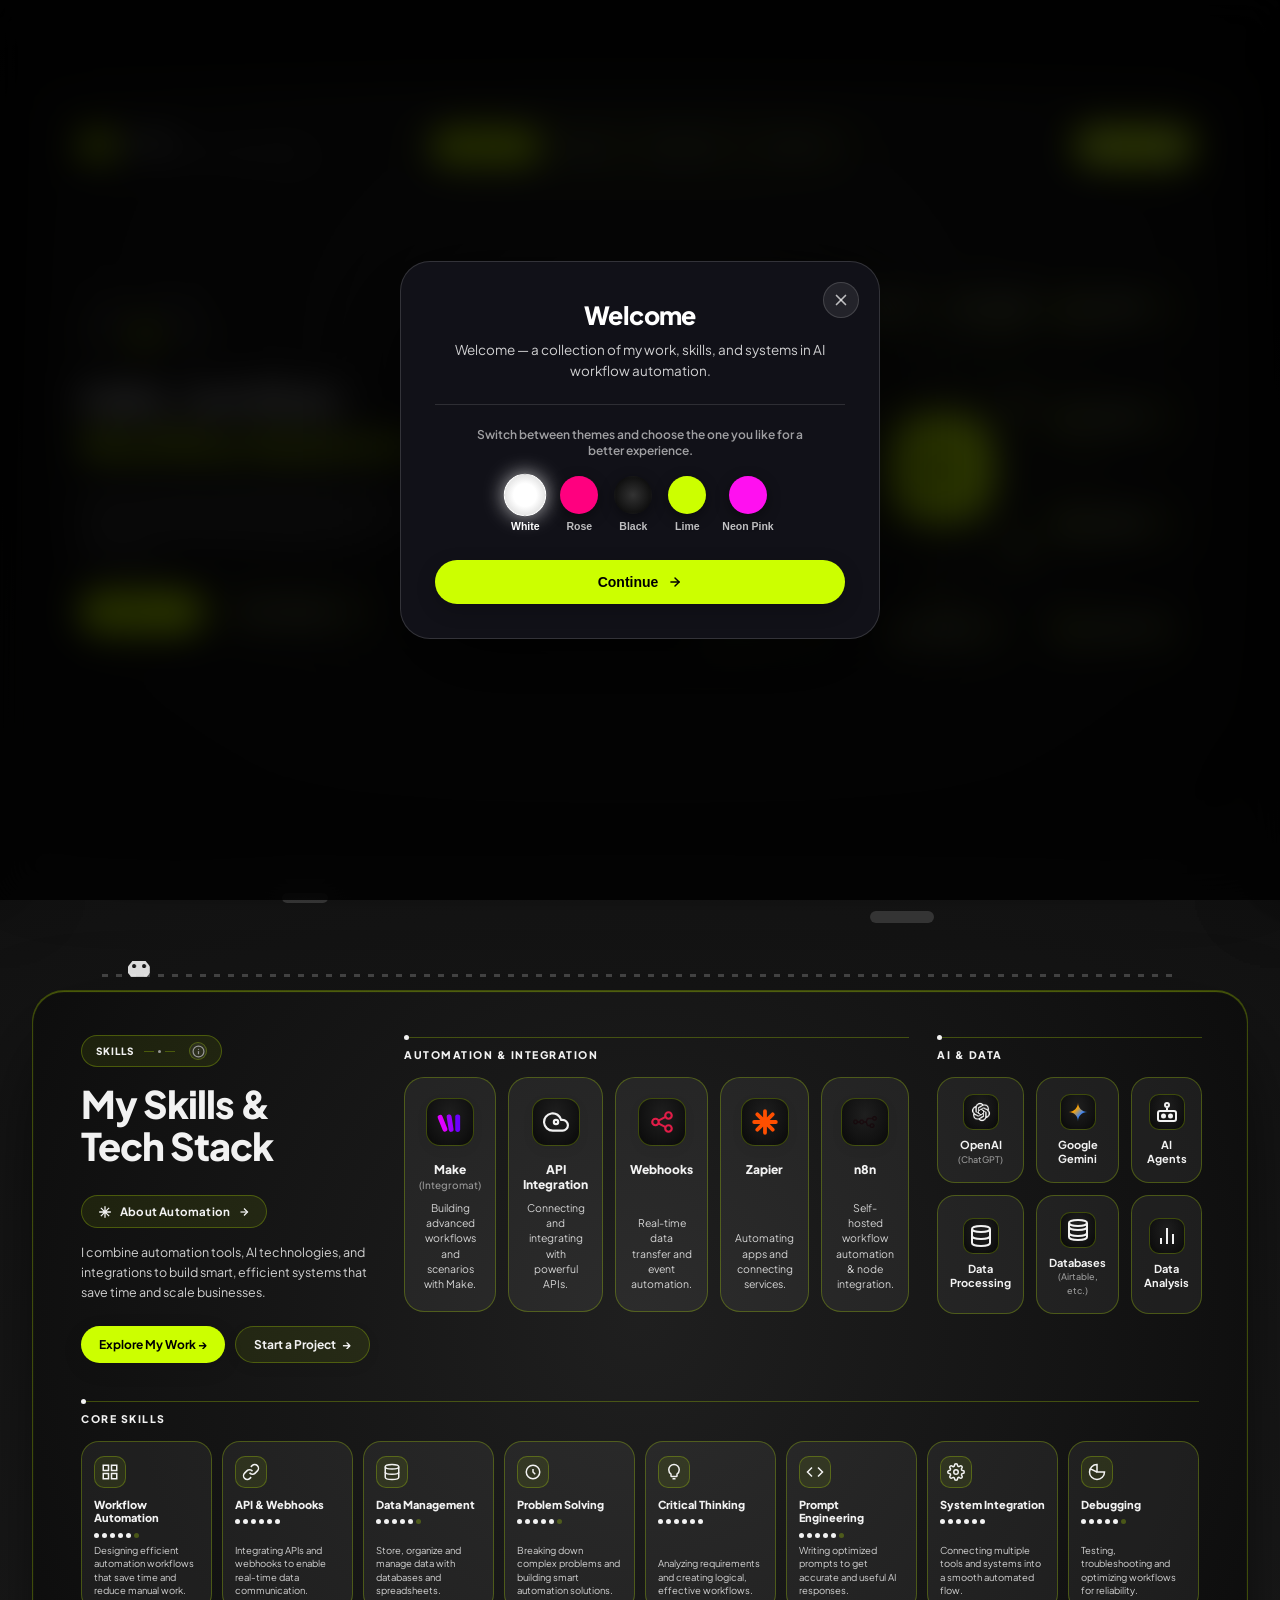
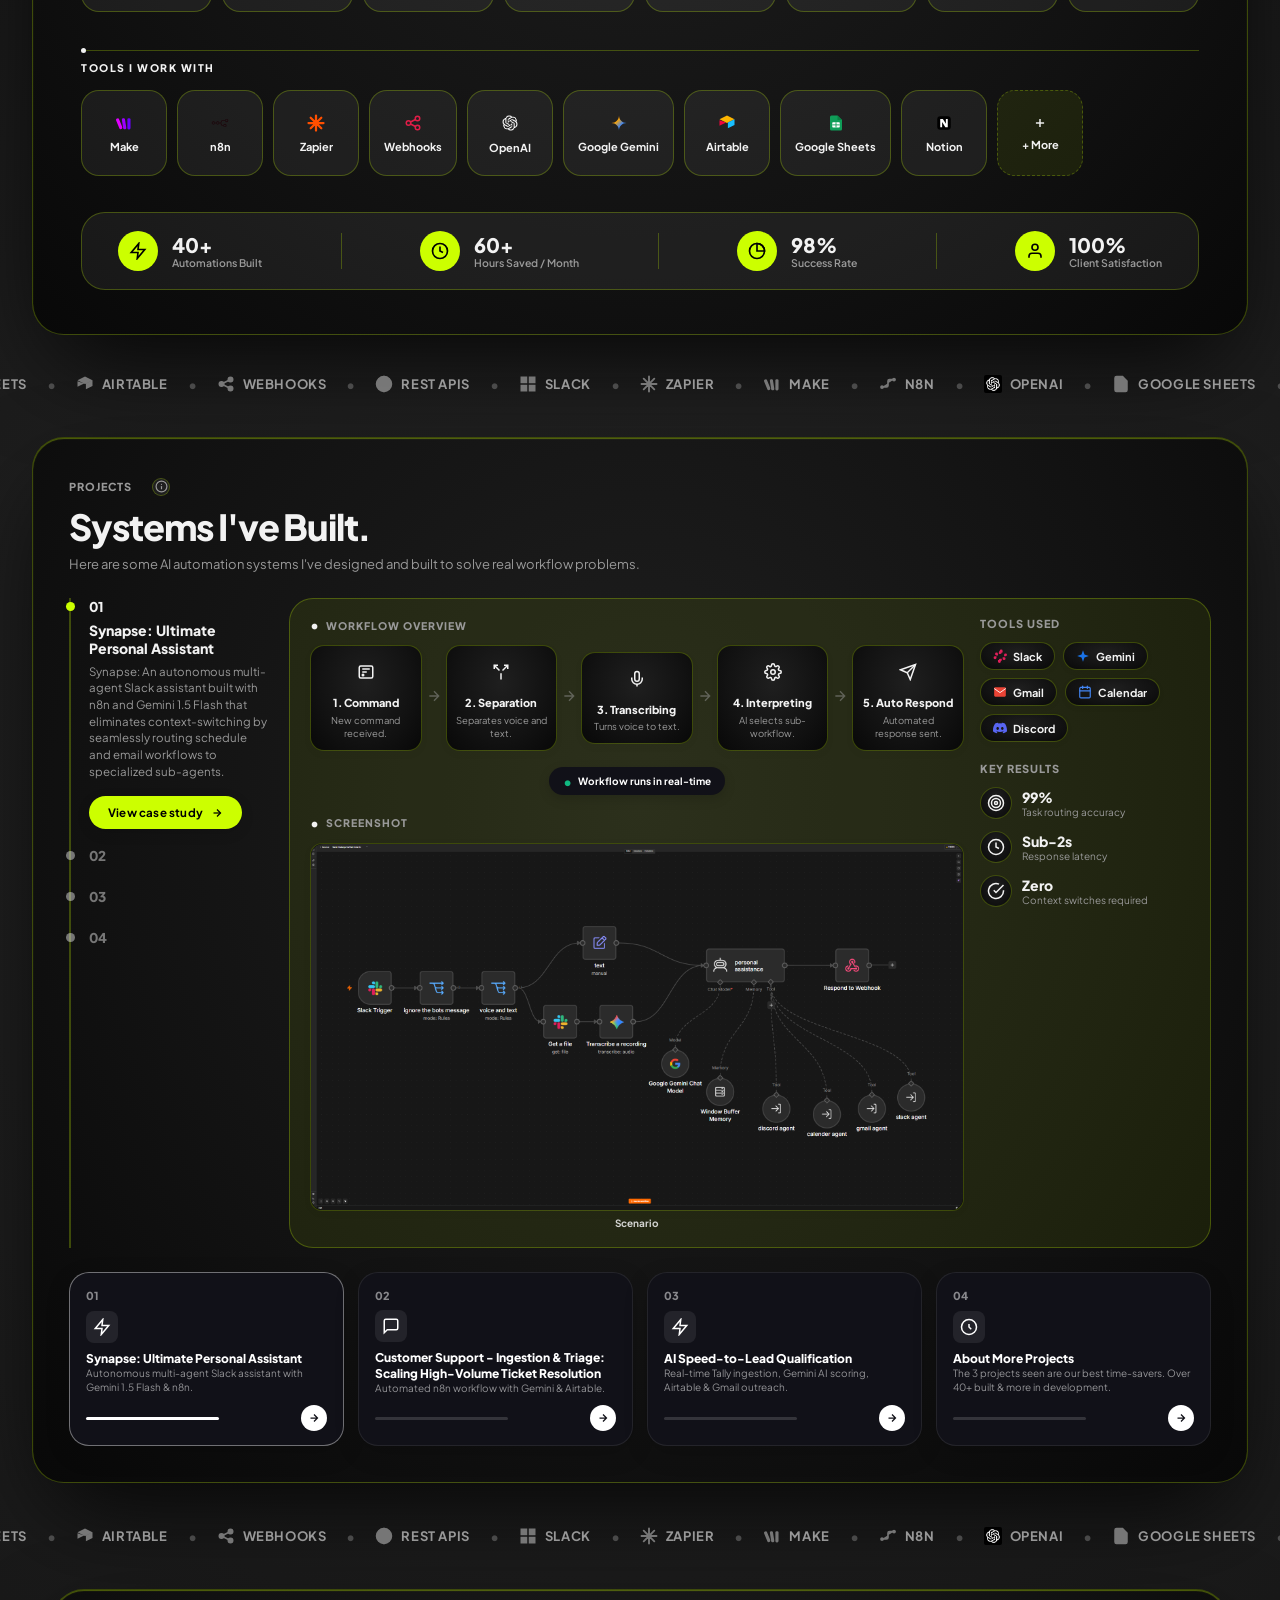
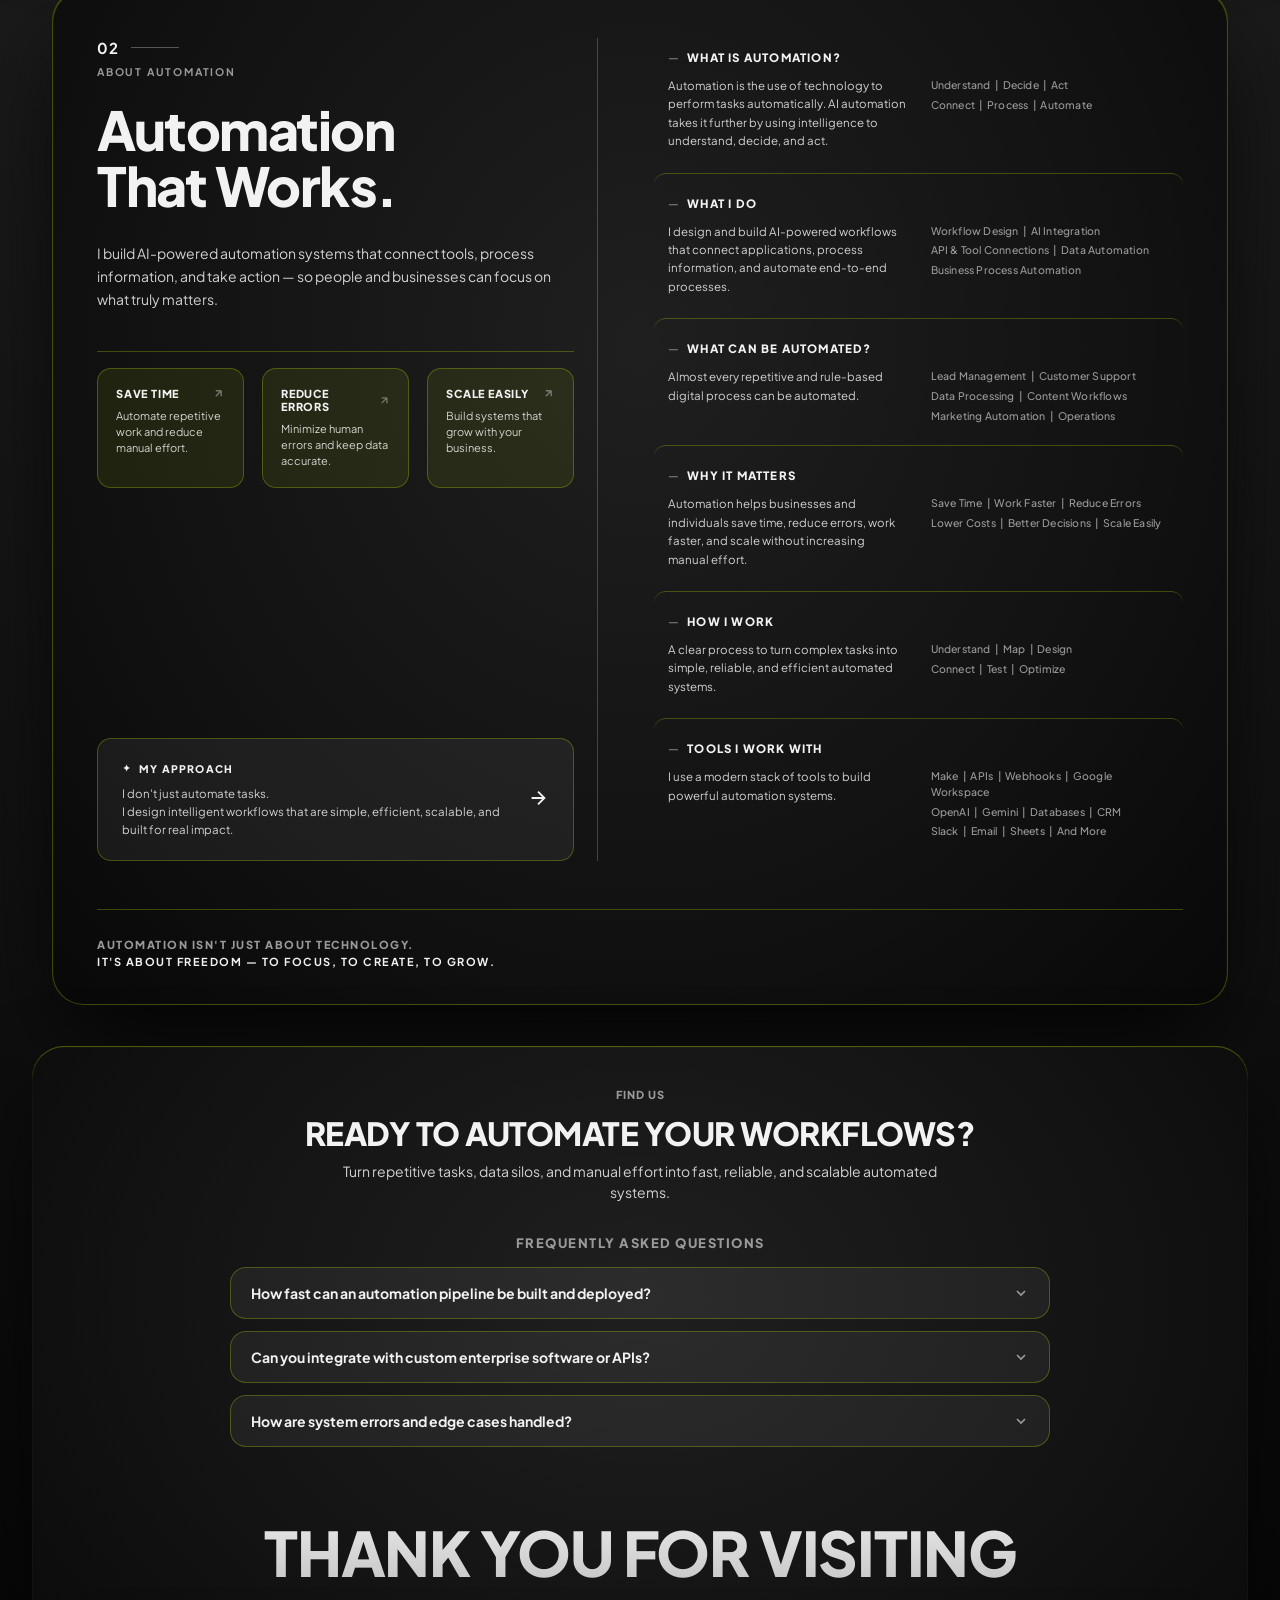
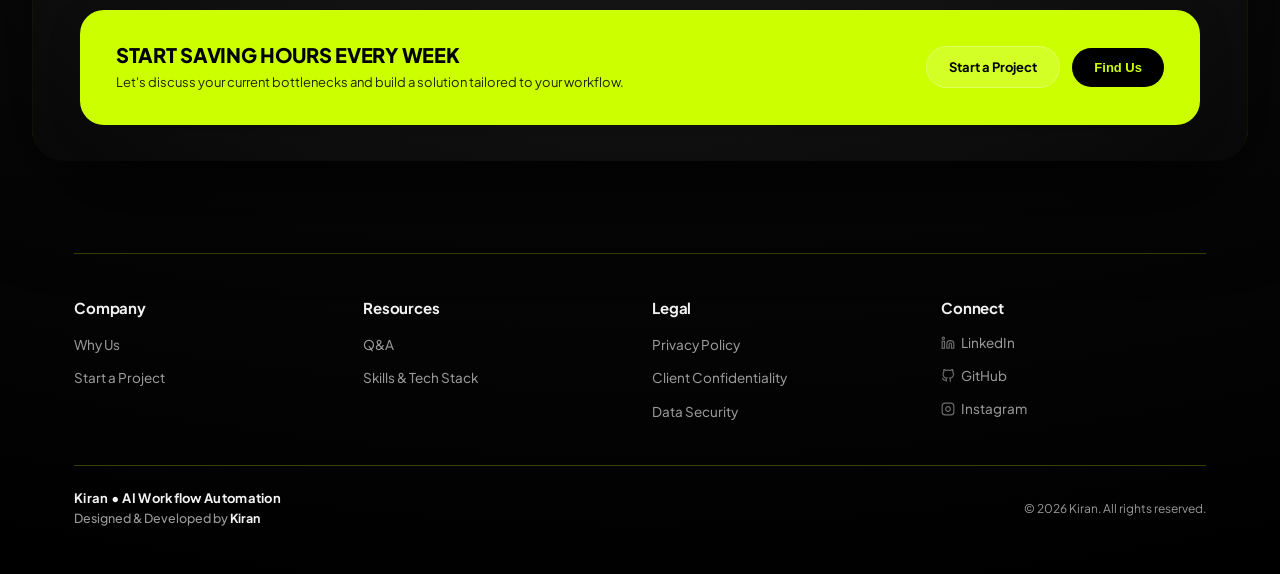
==== commit cd2a5ce3: "Add files via upload Updated website files" ====
--- a/index.html
+++ b/index.html
@@ -42,7 +42,7 @@
       <p class="drawer-subtitle">Connect with us directly or hire on your preferred freelance platform.</p>
     </div>
 
-    <!-- Freelance & Social Hire Capsules -->
+    <!-- Social Hire Capsules -->
     <div class="drawer-capsules-list">
       <a href="https://www.linkedin.com/in/kiran-kishore-a50ba543b" target="_blank" rel="noopener" class="drawer-capsule-btn">
         <svg width="16" height="16" viewBox="0 0 24 24" fill="none" stroke="currentColor" stroke-width="2"><path d="M16 8a6 6 0 0 1 6 6v7h-4v-7a2 2 0 0 0-2-2 2 2 0 0 0-2 2v7h-4v-7a6 6 0 0 1 6-6z"/><rect x="2" y="9" width="4" height="12"/><circle cx="4" cy="4" r="2"/></svg>
@@ -52,14 +52,6 @@
         <svg width="16" height="16" viewBox="0 0 24 24" fill="none" stroke="currentColor" stroke-width="2"><path d="M9 19c-5 1.5-5-2.5-7-3m14 6v-3.87a3.37 3.37 0 0 0-.94-2.61c3.14-.35 6.44-1.54 6.44-7A5.44 5.44 0 0 0 20 4.77 5.07 5.07 0 0 0 19.91 1S18.73.65 16 2.48a13.38 13.38 0 0 0-7 0C6.27.65 5.09 1 5.09 1A5.07 5.07 0 0 0 5 4.77a5.44 5.44 0 0 0-1.5 3.78c0 5.42 3.3 6.61 6.44 7A3.37 3.37 0 0 0 9 18.13V22"/></svg>
         GitHub
       </a>
-      <a href="https://www.upwork.com/freelancers/~0143afa031194b9367?mp_source=share" target="_blank" rel="noopener noreferrer" class="drawer-capsule-btn" id="upwork-capsule-btn">
-        <svg width="16" height="16" viewBox="0 0 24 24" fill="none" stroke="currentColor" stroke-width="2"><rect x="2" y="7" width="20" height="14" rx="2" ry="2"/><path d="M16 21V5a2 2 0 0 0-2-2h-4a2 2 0 0 0-2 2v16"/></svg>
-        Upwork
-      </a>
-      <a href="https://fiverr.com" target="_blank" rel="noopener" class="drawer-capsule-btn">
-        <svg width="16" height="16" viewBox="0 0 24 24" fill="none" stroke="currentColor" stroke-width="2"><circle cx="12" cy="12" r="10"/><path d="M8 12h8M12 8v8"/></svg>
-        Fiverr
-      </a>
       <a href="https://www.instagram.com/kiran.workflow_forge/" target="_blank" rel="noopener" class="drawer-capsule-btn">
         <svg width="16" height="16" viewBox="0 0 24 24" fill="none" stroke="currentColor" stroke-width="2"><rect x="2" y="2" width="20" height="20" rx="5" ry="5"/><path d="M16 11.37A4 4 0 1 1 12.63 8 4 4 0 0 1 16 11.37z"/><line x1="17.5" y1="6.5" x2="17.51" y2="6.5"/></svg>
         Instagram
@@ -75,6 +67,13 @@
         <span class="info-label">Response Time</span>
         <span class="info-value">Within 24 Hours</span>
       </div>
+
+      <div class="drawer-info-divider"></div>
+
+      <a href="project.html" class="drawer-capsule-btn" id="start-a-project-btn">
+        <svg width="16" height="16" viewBox="0 0 24 24" fill="none" stroke="currentColor" stroke-width="2" stroke-linecap="round" stroke-linejoin="round"><path d="M4.5 16.5c-1.5 1.26-2 5-2 5s3.74-.5 5-2c.71-.84.7-2.13-.09-2.91a2.18 2.18 0 0 0-2.91-.09z"/><path d="m12 15-3-3a22 22 0 0 1 2-3.95A12.88 12.88 0 0 1 22 2c0 2.72-.78 7.5-3.05 11a22.35 22.35 0 0 1-3.95 2z"/><path d="M9 12l-6 6"/><path d="M15 9l6-6"/></svg>
+        Start a Project
+      </a>
     </div>
   </aside>
 
@@ -96,9 +95,33 @@
           <div class="case-study-section-tag">
             <span class="header-dot">•</span> EXECUTIVE SUMMARY
           </div>
-          <p class="case-study-exec-text" id="case-study-exec-text">
-            To eliminate productivity loss from constant app-switching between communication and scheduling platforms, I engineered an autonomous, multi-agent personal assistant integrated into Slack using self-hosted n8n and Google Gemini 1.5 Flash. The system is architected around a supervisor-router design pattern that ingests unstructured messages through a secure Cloudflare tunnel and Slack trigger, normalizes conversational metadata, and uses an intent-classification router to deterministically delegate tasks to domain-isolated expert agents—such as dedicated Calendar and Gmail units equipped exclusively with their respective authenticated OAuth2 API tools. By replacing monolithic prompting with modular, domain-specific execution branches and persistent channel-based memory, the assistant achieves sub-two-second response latencies while eliminating tool hallucinations during schedule queries, event creations, and inbox triage, ultimately delivering a seamless, single-interface automation pipeline directly within the Slack thread.
-          </p>
+          <div class="case-study-exec-text" id="case-study-exec-text">
+            <div class="cs-block">
+              <h4 class="cs-block-heading">Core Challenge</h4>
+              <p class="cs-block-p">Constant context-switching across communication, email, and calendar tools causes severe productivity loss and delayed response times.</p>
+            </div>
+            <div class="cs-block">
+              <h4 class="cs-block-heading">System Architecture</h4>
+              <p class="cs-block-p">An autonomous supervisor-router multi-agent framework built with self-hosted n8n and Google Gemini 1.5 Flash directly inside Slack.</p>
+            </div>
+            <div class="cs-block">
+              <h4 class="cs-block-heading">Workflow Breakdown</h4>
+              <ul class="cs-block-list">
+                <li><strong>Secure Ingestion:</strong> Captures incoming Slack interactions via an encrypted Cloudflare Tunnel and webhook trigger.</li>
+                <li><strong>Intent Classification:</strong> Normalizes conversational metadata and intelligently categorizes the user's intent.</li>
+                <li><strong>Domain-Isolated Agents:</strong> Deterministically delegates actions to dedicated Calendar and Gmail sub-agents equipped with authenticated OAuth2 tools.</li>
+                <li><strong>Zero-Hallucination Delivery:</strong> Executes queries, schedules events, and drafts emails with sub-2s latency directly in the Slack thread.</li>
+              </ul>
+            </div>
+            <div class="cs-block">
+              <h4 class="cs-block-heading">Key Outcomes</h4>
+              <ul class="cs-block-list">
+                <li>⚡ <strong>Sub-2s response latency</strong> across all multi-turn conversations.</li>
+                <li>🎯 <strong>99% task routing accuracy</strong> with zero tool hallucinations.</li>
+                <li>🔄 <strong>Zero context switches</strong> required for daily operations.</li>
+              </ul>
+            </div>
+          </div>
 
           <div class="metrics-highlight-pill">
             <span id="case-study-metric-label">Response Latency:</span>
@@ -238,10 +261,16 @@
             <p>I build AI-powered automation systems that turn repetitive manual processes into smart, connected workflows. By combining automation platforms, AI, APIs, webhooks, and databases, I create systems that process information, make decisions, and take action automatically.</p>
           </div>
 
-          <button class="cta-btn" id="find-us-btn">
-            Find us
-            <svg width="16" height="16" viewBox="0 0 24 24" fill="none" stroke="currentColor" stroke-width="2.5"><path d="M5 12h14M12 5l7 7-7 7"/></svg>
-          </button>
+          <div class="hero-cta-group">
+            <button class="cta-btn" id="find-us-btn">
+              Find us
+              <svg width="16" height="16" viewBox="0 0 24 24" fill="none" stroke="currentColor" stroke-width="2.5"><path d="M5 12h14M12 5l7 7-7 7"/></svg>
+            </button>
+            <a href="project.html" class="cta-btn hero-start-project-btn" id="hero-start-project-btn">
+              <span>Start a Project</span>
+              <svg width="15" height="15" viewBox="0 0 24 24" fill="none" stroke="currentColor" stroke-width="2.5"><line x1="5" y1="12" x2="19" y2="12"/><polyline points="12 5 19 12 12 19"/></svg>
+            </a>
+          </div>
         </div>
 
         <!-- Right Column: High-Tech Multi-Core AI Neural Matrix & 11 Workflow Blocks -->
@@ -655,9 +684,14 @@
           <p class="skills-intro-desc">
             I combine automation tools, AI technologies, and integrations to build smart, efficient systems that save time and scale businesses.
           </p>
-          <a href="#projects" class="explore-btn">
-            Explore My Work &rarr;
-          </a>
+          <div class="skills-cta-group">
+            <a href="#projects" class="explore-btn">
+              Explore My Work &rarr;
+            </a>
+            <a href="project.html" class="skills-start-project-btn">
+              <span>Start a Project</span> &rarr;
+            </a>
+          </div>
         </div>
 
         <!-- Middle Column: AUTOMATION & INTEGRATION (5 Vertical Cards) -->
@@ -1014,7 +1048,7 @@
             <svg width="18" height="18" viewBox="0 0 24 24" fill="none" stroke="currentColor" stroke-width="2.2"><polygon points="13 2 3 14 12 14 11 22 21 10 12 10 13 2"/></svg>
           </div>
           <div class="stat-text">
-            <span class="stat-num">10+</span>
+            <span class="stat-num">40+</span>
             <span class="stat-label">Automations Built</span>
           </div>
         </div>
@@ -1026,7 +1060,7 @@
             <svg width="18" height="18" viewBox="0 0 24 24" fill="none" stroke="currentColor" stroke-width="2.2"><circle cx="12" cy="12" r="10"/><polyline points="12 6 12 12 16 14"/></svg>
           </div>
           <div class="stat-text">
-            <span class="stat-num">40+</span>
+            <span class="stat-num">60+</span>
             <span class="stat-label">Hours Saved / Month</span>
           </div>
         </div>
@@ -1345,7 +1379,7 @@
               <div class="screenshots-slider-wrap">
                 <div class="screenshots-slider-track" id="screenshots-track">
                   
-                  <div class="screenshot-card" style="cursor: pointer;" onclick="if(typeof openProjectLightbox==='function'){openProjectLightbox(this.querySelector('img').src);}else{var m=document.getElementById('image-modal-lightbox');if(m){m.querySelector('img').src=this.querySelector('img').src;m.style.display='flex';document.body.classList.add('image-lightbox-open');}}">
+                  <div class="screenshot-card" onclick="if(typeof openProjectLightbox==='function'){openProjectLightbox(this.querySelector('img').src);}else{var m=document.getElementById('image-modal-lightbox');if(m){m.querySelector('img').src=this.querySelector('img').src;m.style.display='flex';document.body.classList.add('image-lightbox-open');}}">
                     <div class="screenshot-img-placeholder scenario-bg" style="padding: 0 !important; overflow: hidden; border-radius: 12px;">
                       <img src="▶️ Slack Challenge Verified Code Fix - n8n[DEV] and 1 more page - Personal - Microsoft​ Edge 9_30_2026 2_24_43 PM.png" onerror="if(!this.dataset.tried){this.dataset.tried='1';this.src='▶️ Slack Challenge Verified Code Fix - n8n[DEV] and 1 more page - Personal - Microsoft Edge 9_30_2026 2_24_43 PM.png';}" alt="Slack Challenge Verified Code Fix Scenario" loading="lazy" decoding="async" style="width: 100%; height: 100%; object-fit: cover; border-radius: 12px; display: block;">
                     </div>
@@ -1918,6 +1952,9 @@
           <p class="action-banner-sub">Let's discuss your current bottlenecks and build a solution tailored to your workflow.</p>
         </div>
         <div class="action-banner-btns">
+          <a href="project.html" class="banner-btn secondary-btn" id="sec5-start-project-btn">
+            <span>Start a Project</span>
+          </a>
           <button class="banner-btn primary-btn" id="sec5-open-contact-btn">
             <span>Find Us</span>
           </button>
@@ -1926,35 +1963,70 @@
     </div>
   </section>
 
-  <!-- Standalone Footer Section (Below Section 5 with Generous Spacing) -->
-  <footer class="site-standalone-footer">
-    <div class="standalone-footer-inner">
-
-      <!-- Column 1: Social Links -->
-      <div class="footer-col">
-        <h4 class="footer-col-title">SOCIAL</h4>
-        <div class="footer-social-links">
-          <a href="https://www.linkedin.com/in/kiran-kishore-a50ba543b" target="_blank" rel="noopener" class="footer-social-link">
-            <svg width="15" height="15" viewBox="0 0 24 24" fill="none" stroke="currentColor" stroke-width="2"><path d="M16 8a6 6 0 0 1 6 6v7h-4v-7a2 2 0 0 0-2-2 2 2 0 0 0-2 2v7h-4v-7a6 6 0 0 1 6-6z"/><rect x="2" y="9" width="4" height="12"/><circle cx="4" cy="4" r="2"/></svg>
-            <span>LinkedIn</span>
-          </a>
-          <a href="https://github.com/kirankishore-lab" target="_blank" rel="noopener" class="footer-social-link">
-            <svg width="15" height="15" viewBox="0 0 24 24" fill="none" stroke="currentColor" stroke-width="2"><path d="M9 19c-5 1.5-5-2.5-7-3m14 6v-3.87a3.37 3.37 0 0 0-.94-2.61c3.14-.35 6.44-1.54 6.44-7A5.44 5.44 0 0 0 20 4.77 5.07 5.07 0 0 0 19.91 1S18.73.65 16 2.48a13.38 13.38 0 0 0-7 0C6.27.65 5.09 1 5.09 1A5.07 5.07 0 0 0 5 4.77a5.44 5.44 0 0 0-1.5 3.78c0 5.42 3.3 6.61 6.44 7A3.37 3.37 0 0 0 9 18.13V22"/></svg>
-            <span>GitHub</span>
-          </a>
-          <a href="https://www.instagram.com/kiran.workflow_forge/" target="_blank" rel="noopener" class="footer-social-link">
-            <svg width="15" height="15" viewBox="0 0 24 24" fill="none" stroke="currentColor" stroke-width="2"><rect x="2" y="2" width="20" height="20" rx="5" ry="5"/><path d="M16 11.37A4 4 0 1 1 12.63 8 4 4 0 0 1 16 11.37z"/><line x1="17.5" y1="6.5" x2="17.51" y2="6.5"/></svg>
-            <span>Instagram</span>
-          </a>
-        </div>
-      </div>
-
-      <!-- Column 2: Credits & Copyright Details -->
-      <div class="footer-col footer-col-right">
-        <p class="footer-credit-text">Designed &amp; Developed by <strong>Kiran</strong></p>
-        <p class="footer-copyright-text">&copy; 2026 Kiran. All rights reserved.</p>
-      </div>
-
+  <!-- Standalone Footer Section (Claude/Anthropic-Inspired Multi-Column Directory) -->
+  <footer class="site-standalone-footer" id="site-footer">
+    <div class="footer-columns-grid">
+      <!-- Column 1: Company -->
+      <div class="footer-nav-col">
+        <h4 class="footer-nav-heading">Company</h4>
+        <ul class="footer-nav-list">
+          <li><a href="why-us.html" class="footer-nav-link">Why Us</a></li>
+          <li><a href="project.html" class="footer-nav-link">Start a Project</a></li>
+        </ul>
+      </div>
+
+      <!-- Column 2: Resources -->
+      <div class="footer-nav-col">
+        <h4 class="footer-nav-heading">Resources</h4>
+        <ul class="footer-nav-list">
+          <li><a href="qna.html" class="footer-nav-link">Q&amp;A</a></li>
+          <li><a href="#skills" class="footer-nav-link">Skills &amp; Tech Stack</a></li>
+        </ul>
+      </div>
+
+      <!-- Column 3: Legal -->
+      <div class="footer-nav-col">
+        <h4 class="footer-nav-heading">Legal</h4>
+        <ul class="footer-nav-list">
+          <li><a href="privacy.html" class="footer-nav-link">Privacy Policy</a></li>
+          <li><a href="privacy.html#credentials" class="footer-nav-link">Client Confidentiality</a></li>
+          <li><a href="privacy.html#security" class="footer-nav-link">Data Security</a></li>
+        </ul>
+      </div>
+
+      <!-- Column 4: Connect -->
+      <div class="footer-nav-col">
+        <h4 class="footer-nav-heading">Connect</h4>
+        <ul class="footer-nav-list">
+          <li>
+            <a href="https://www.linkedin.com/in/kiran-kishore-a50ba543b" target="_blank" rel="noopener" class="footer-nav-link">
+              <svg width="14" height="14" viewBox="0 0 24 24" fill="none" stroke="currentColor" stroke-width="2" style="vertical-align: -2px; margin-right: 6px;"><path d="M16 8a6 6 0 0 1 6 6v7h-4v-7a2 2 0 0 0-2-2 2 2 0 0 0-2 2v7h-4v-7a6 6 0 0 1 6-6z"/><rect x="2" y="9" width="4" height="12"/><circle cx="4" cy="4" r="2"/></svg>
+              <span>LinkedIn</span>
+            </a>
+          </li>
+          <li>
+            <a href="https://github.com/kirankishore-lab" target="_blank" rel="noopener" class="footer-nav-link">
+              <svg width="14" height="14" viewBox="0 0 24 24" fill="none" stroke="currentColor" stroke-width="2" style="vertical-align: -2px; margin-right: 6px;"><path d="M9 19c-5 1.5-5-2.5-7-3m14 6v-3.87a3.37 3.37 0 0 0-.94-2.61c3.14-.35 6.44-1.54 6.44-7A5.44 5.44 0 0 0 20 4.77 5.07 5.07 0 0 0 19.91 1S18.73.65 16 2.48a13.38 13.38 0 0 0-7 0C6.27.65 5.09 1 5.09 1A5.07 5.07 0 0 0 5 4.77a5.44 5.44 0 0 0-1.5 3.78c0 5.42 3.3 6.61 6.44 7A3.37 3.37 0 0 0 9 18.13V22"/></svg>
+              <span>GitHub</span>
+            </a>
+          </li>
+          <li>
+            <a href="https://www.instagram.com/kiran.workflow_forge/" target="_blank" rel="noopener" class="footer-nav-link">
+              <svg width="14" height="14" viewBox="0 0 24 24" fill="none" stroke="currentColor" stroke-width="2" style="vertical-align: -2px; margin-right: 6px;"><rect x="2" y="2" width="20" height="20" rx="5" ry="5"/><path d="M16 11.37A4 4 0 1 1 12.63 8 4 4 0 0 1 16 11.37z"/><line x1="17.5" y1="6.5" x2="17.51" y2="6.5"/></svg>
+              <span>Instagram</span>
+            </a>
+          </li>
+        </ul>
+      </div>
+    </div>
+
+    <!-- Standalone Footer Bottom Bar -->
+    <div class="standalone-footer-bottom">
+      <div class="footer-bottom-brand">
+        <span class="footer-brand-title">Kiran &bull; AI Workflow Automation</span>
+        <span class="footer-credit-text">Designed &amp; Developed by <strong>Kiran</strong></span>
+      </div>
+      <p class="footer-copyright-text">&copy; 2026 Kiran. All rights reserved.</p>
     </div>
   </footer>
 
@@ -2028,7 +2100,7 @@
   <div id="image-modal-lightbox" onclick="if(event.target===this||event.target.classList.contains('modal-backdrop-area')){this.style.display='none'; document.body.classList.remove('image-lightbox-open');}" style="display: none; position: fixed; top: 0; left: 0; width: 100vw; height: 100vh; background: rgba(0, 0, 0, 0.65); backdrop-filter: blur(10px); -webkit-backdrop-filter: blur(10px); z-index: 9999999; align-items: center; justify-content: center;">
     <div class="modal-backdrop-area" style="position: absolute; top: 0; left: 0; width: 100%; height: 100%;"></div>
     <div style="position: relative; z-index: 2; max-width: 92vw; max-height: 90vh; display: flex; flex-direction: column; align-items: center; gap: 12px;">
-      <button onclick="document.getElementById('image-modal-lightbox').style.display='none'; document.body.classList.remove('image-lightbox-open');" aria-label="Close Enlarged Image" style="position: absolute; top: -20px; right: -20px; width: 44px; height: 44px; border-radius: 50%; background: #111118; color: #ffffff; border: 2px solid rgba(255, 255, 255, 0.3); font-size: 28px; line-height: 1; display: flex; align-items: center; justify-content: center; cursor: pointer; box-shadow: 0 10px 30px rgba(0,0,0,0.6); z-index: 10;">
+      <button onclick="document.getElementById('image-modal-lightbox').style.display='none'; document.body.classList.remove('image-lightbox-open');" aria-label="Close Enlarged Image" style="position: absolute; top: -20px; right: -20px; width: 44px; height: 44px; border-radius: 50%; background: #111118; color: #ffffff; border: 2px solid rgba(255, 255, 255, 0.3); font-size: 28px; line-height: 1; display: flex; align-items: center; justify-content: center; box-shadow: 0 10px 30px rgba(0,0,0,0.6); z-index: 10;">
         &times;
       </button>
       <div style="max-width: 90vw; max-height: 82vh; overflow: hidden; border-radius: 16px; border: 1px solid rgba(255, 255, 255, 0.2); box-shadow: 0 35px 110px rgba(0, 0, 0, 0.9); background: #09090c; display: flex; align-items: center; justify-content: center;">
@@ -2040,29 +2112,6 @@
     </div>
   </div>
 
-  <!-- Upwork Partner Profile Notice Modal -->
-  <div class="upwork-modal-backdrop" id="upwork-modal-backdrop" aria-hidden="true">
-    <div class="upwork-modal-card">
-      <button class="upwork-modal-close-btn" id="upwork-modal-close-btn" aria-label="Close Notice">&times;</button>
-      
-      <div class="upwork-modal-badge">
-        <svg width="22" height="22" viewBox="0 0 24 24" fill="none" stroke="currentColor" stroke-width="2.2"><rect x="2" y="7" width="20" height="14" rx="2" ry="2"/><path d="M16 21V5a2 2 0 0 0-2-2h-4a2 2 0 0 0-2 2v16"/></svg>
-      </div>
-
-      <h3 class="upwork-modal-title">Upwork Profile Note</h3>
-      <p class="upwork-modal-description">
-        Please note that our agency Upwork profile is listed under <strong>Ramamoorthy</strong>, my co-founder and partner in automation. We jointly operate and manage all projects through this official account.
-      </p>
-
-      <div class="upwork-modal-actions">
-        <a href="https://www.upwork.com/freelancers/~0143afa031194b9367?mp_source=share" target="_blank" rel="noopener noreferrer" class="upwork-continue-btn" id="upwork-continue-btn">
-          <span>Continue to Upwork</span>
-          <svg width="15" height="15" viewBox="0 0 24 24" fill="none" stroke="currentColor" stroke-width="2.5"><line x1="5" y1="12" x2="19" y2="12"/><polyline points="12 5 19 12 12 19"/></svg>
-        </a>
-      </div>
-    </div>
-  </div>
-
   <script src="script.js"></script>
 </body>
 </html>
--- a/style.css
+++ b/style.css
@@ -4,32 +4,26 @@
   -webkit-font-smoothing: antialiased;
 }
 
-/* Performance Optimization: Skip layout/paint calculations for off-screen sections */
-.skills-section,
-.projects-section,
-.automation-section,
-.contact-cta-section,
-.site-standalone-footer {
-  content-visibility: auto;
-  contain-intrinsic-size: 1px 750px;
-}
-
-* {
+*, *::before, *::after {
   box-sizing: border-box;
   margin: 0;
   padding: 0;
   cursor: none !important;
+}
+
+html, body {
+  cursor: none !important;
   -ms-overflow-style: none !important;
   scrollbar-width: none !important;
 }
 
-*::-webkit-scrollbar {
+html::-webkit-scrollbar, body::-webkit-scrollbar, *::-webkit-scrollbar {
   display: none !important;
   width: 0 !important;
   height: 0 !important;
 }
 
-*, *::before, *::after, html, body, a, button, input, textarea, select, label {
+*, *:hover, *:active, *:focus, a, button, input, textarea, select, label {
   cursor: none !important;
 }
 
@@ -223,13 +217,8 @@
 }
 
 /* Make custom cursor dot bright white while Welcome Modal or Image Lightbox Modal is open */
-body.welcome-modal-open:not([data-theme]) .cursor-dot,
-body.welcome-modal-open[data-theme="white"] .cursor-dot,
-body.image-lightbox-open .cursor-dot,
-body:has(#image-modal-lightbox[style*="display: flex"]) .cursor-dot,
-body:has(#image-modal-lightbox[style*="display:flex"]) .cursor-dot,
-body:has(.welcome-modal-backdrop.is-open):not([data-theme]) .cursor-dot,
-body:has(.welcome-modal-backdrop.is-open)[data-theme="white"] .cursor-dot {
+body.welcome-modal-open .cursor-dot,
+body.image-lightbox-open .cursor-dot {
   background: #ffffff !important;
   box-shadow: 0 0 10px rgba(255, 255, 255, 0.95), 0 0 22px rgba(255, 255, 255, 0.5) !important;
 }
@@ -599,6 +588,14 @@
   display: flex;
   flex-direction: column;
   gap: 12px;
+}
+
+.drawer-info-divider {
+  width: 100%;
+  height: 1px;
+  background: var(--nav-capsule-border);
+  margin: 4px 0 6px 0;
+  opacity: 0.8;
 }
 
 .info-item {
@@ -1718,7 +1715,7 @@
 }
 
 .hero-title {
-  font-size: 36px;
+  font-size: clamp(24px, 3.5vw, 36px);
   font-weight: 800;
   line-height: 1.15;
   letter-spacing: -1px;
@@ -1729,7 +1726,7 @@
 
 .hero-role-text {
   display: block;
-  font-size: 36px;
+  font-size: clamp(24px, 3.5vw, 36px);
   font-weight: 800;
   color: var(--btn-bg);
   margin-top: 4px;
@@ -1773,6 +1770,28 @@
   transform: translateY(-2px);
   box-shadow: 0 12px 28px rgba(0, 0, 0, 0.25);
   background: var(--btn-hover);
+}
+
+.hero-cta-group {
+  display: flex;
+  align-items: center;
+  gap: 12px;
+  flex-wrap: wrap;
+}
+
+.hero-start-project-btn {
+  text-decoration: none;
+  background: var(--nav-capsule-bg);
+  color: var(--text-main);
+  border: 1px solid var(--icon-btn-border);
+  box-shadow: 0 4px 14px rgba(0, 0, 0, 0.08);
+}
+
+.hero-start-project-btn:hover {
+  background: var(--btn-bg);
+  color: var(--btn-text);
+  transform: translateY(-2px);
+  box-shadow: 0 10px 24px rgba(0, 0, 0, 0.2);
 }
 
 /* Center Column - Empty Center space */
@@ -2076,8 +2095,8 @@
 /* TOP ROW LAYOUT */
 .skills-top-row {
   display: grid;
-  grid-template-columns: 260px 1.4fr 1fr;
-  gap: 32px;
+  grid-template-columns: 295px 1.4fr 1fr;
+  gap: 28px;
   align-items: start;
 }
 
@@ -2103,18 +2122,27 @@
   margin-bottom: 24px;
 }
 
+.skills-cta-group {
+  display: flex;
+  flex-direction: row;
+  align-items: center;
+  gap: 10px;
+  flex-wrap: wrap;
+}
+
 .explore-btn {
   display: inline-flex;
   align-items: center;
   justify-content: center;
   background: var(--btn-bg);
   color: var(--btn-text);
-  padding: 12px 24px;
+  padding: 11px 18px;
   border-radius: 30px;
-  font-size: 12.5px;
+  font-size: 12px;
   font-weight: 700;
   text-decoration: none;
   width: fit-content;
+  white-space: nowrap;
   transition: all 0.25s ease;
   box-shadow: 0 6px 20px rgba(0, 0, 0, 0.12);
 }
@@ -2123,6 +2151,32 @@
   transform: translateY(-2px);
   background: var(--btn-hover);
   box-shadow: 0 10px 24px rgba(0, 0, 0, 0.2);
+}
+
+.skills-start-project-btn {
+  display: inline-flex;
+  align-items: center;
+  justify-content: center;
+  gap: 6px;
+  background: var(--nav-capsule-bg);
+  color: var(--text-main);
+  border: 1px solid var(--icon-btn-border);
+  padding: 10px 18px;
+  border-radius: 30px;
+  font-size: 12px;
+  font-weight: 700;
+  text-decoration: none;
+  width: fit-content;
+  white-space: nowrap;
+  transition: all 0.25s ease;
+  box-shadow: 0 4px 14px rgba(0, 0, 0, 0.06);
+}
+
+.skills-start-project-btn:hover {
+  transform: translateY(-2px);
+  background: var(--btn-bg);
+  color: var(--btn-text);
+  box-shadow: 0 8px 20px rgba(0, 0, 0, 0.18);
 }
 
 /* AUTOMATION & INTEGRATION: 5 Tall Vertical Cards */
@@ -3311,7 +3365,6 @@
   max-width: 400px;
   line-height: 1.5;
 }
-
 @media (max-width: 960px) {
   .navbar {
     flex-wrap: wrap;
@@ -3868,7 +3921,7 @@
 }
 
 .auto-main-title {
-  font-size: 56px;
+  font-size: clamp(30px, 4.2vw, 56px);
   font-weight: 800;
   line-height: 1.04;
   letter-spacing: -1.5px;
@@ -4404,9 +4457,17 @@
   border: 1px solid rgba(255, 255, 255, 0.25);
 }
 
-.banner-btn.secondary-btn:hover {
-  background: rgba(255, 255, 255, 0.25);
+.banner-btn.secondary-btn:hover,
+#sec5-start-project-btn:hover {
+  background: var(--btn-text, #000000) !important;
+  color: var(--btn-bg, #ccff00) !important;
+  border-color: var(--btn-text, #000000) !important;
   transform: translateY(-2px);
+  box-shadow: 0 6px 20px rgba(0, 0, 0, 0.25);
+}
+
+#sec5-start-project-btn:hover span {
+  color: var(--btn-bg, #ccff00) !important;
 }
 
 @media (max-width: 900px) {
@@ -4458,7 +4519,9 @@
   -webkit-text-fill-color: transparent;
 }
 
-/* Standalone Footer Section (Below Section 5 with Generous Spacing) */
+/* ==========================================================================
+   ANTHROPIC-INSPIRED MULTI-COLUMN DIRECTORY FOOTER
+   ========================================================================== */
 .site-standalone-footer {
   width: 100%;
   max-width: 1180px;
@@ -4467,6 +4530,119 @@
   box-sizing: border-box;
 }
 
+.footer-columns-grid {
+  display: grid;
+  grid-template-columns: repeat(4, 1fr);
+  gap: 36px 24px;
+  padding-top: 44px;
+  padding-bottom: 44px;
+  border-top: 1px solid var(--nav-capsule-border);
+  width: 100%;
+  box-sizing: border-box;
+}
+
+.footer-nav-col {
+  display: flex;
+  flex-direction: column;
+  gap: 16px;
+}
+
+.footer-nav-heading {
+  font-size: 15px;
+  font-weight: 700;
+  color: var(--text-main);
+  letter-spacing: -0.01em;
+  margin: 0;
+  padding: 0;
+}
+
+.footer-nav-list {
+  list-style: none;
+  padding: 0;
+  margin: 0;
+  display: flex;
+  flex-direction: column;
+  gap: 12px;
+}
+
+.footer-nav-list li {
+  margin: 0;
+  padding: 0;
+}
+
+.footer-nav-link {
+  display: inline-flex;
+  align-items: center;
+  font-size: 13.5px;
+  font-weight: 450;
+  color: var(--text-muted);
+  text-decoration: none;
+  transition: color 0.2s ease, transform 0.2s ease;
+  line-height: 1.45;
+}
+
+.footer-nav-link:hover {
+  color: var(--text-main);
+  transform: translateX(2px);
+}
+
+.footer-nav-link.active {
+  color: var(--text-main);
+  font-weight: 600;
+}
+
+.footer-nav-link svg {
+  opacity: 0.7;
+  transition: opacity 0.2s ease;
+}
+
+.footer-nav-link:hover svg {
+  opacity: 1;
+}
+
+.standalone-footer-bottom {
+  display: flex;
+  justify-content: space-between;
+  align-items: center;
+  padding-top: 24px;
+  padding-bottom: 8px;
+  border-top: 1px solid var(--nav-capsule-border);
+  flex-wrap: wrap;
+  gap: 16px;
+  width: 100%;
+}
+
+.footer-bottom-brand {
+  display: flex;
+  flex-direction: column;
+  gap: 4px;
+}
+
+.footer-brand-title {
+  font-size: 13px;
+  font-weight: 700;
+  letter-spacing: 0.3px;
+  color: var(--text-main);
+}
+
+.footer-credit-text {
+  font-size: 12.5px;
+  font-weight: 500;
+  color: var(--text-muted);
+  margin: 0;
+}
+
+.footer-credit-text strong {
+  color: var(--text-main);
+}
+
+.footer-copyright-text {
+  font-size: 12px;
+  color: var(--text-muted);
+  margin: 0;
+}
+
+/* Fallback & Legacy standalone-footer-inner */
 .standalone-footer-inner {
   display: grid;
   grid-template-columns: 1fr 1fr;
@@ -4524,20 +4700,27 @@
   background: var(--nav-capsule-bg);
 }
 
-.footer-credit-text {
-  font-size: 13.5px;
-  font-weight: 500;
-  color: var(--text-main);
-  margin: 0;
-}
-
-.footer-copyright-text {
-  font-size: 12px;
-  color: var(--text-muted);
-  margin: 0;
+@media (max-width: 992px) {
+  .footer-columns-grid {
+    grid-template-columns: repeat(3, 1fr);
+    gap: 32px 20px;
+  }
 }
 
 @media (max-width: 640px) {
+  .footer-columns-grid {
+    grid-template-columns: repeat(2, 1fr);
+    gap: 28px 16px;
+    padding-top: 32px;
+    padding-bottom: 32px;
+  }
+
+  .standalone-footer-bottom {
+    flex-direction: column;
+    align-items: flex-start;
+    gap: 12px;
+  }
+
   .standalone-footer-inner {
     grid-template-columns: 1fr;
     gap: 24px;
@@ -4545,6 +4728,14 @@
   .footer-col-right {
     align-items: flex-start;
     text-align: left;
+  }
+}
+
+@media (max-width: 420px) {
+  .footer-columns-grid {
+    grid-template-columns: 1fr;
+    gap: 24px;
+  }
 }
 
 
@@ -4716,9 +4907,78 @@
 
 .case-study-exec-text {
   font-size: 13px;
-  line-height: 1.65;
+  line-height: 1.6;
   color: var(--text-main);
   margin: 0;
+  display: flex;
+  flex-direction: column;
+  gap: 16px;
+}
+
+.cs-block {
+  display: flex;
+  flex-direction: column;
+  gap: 6px;
+}
+
+.cs-block-heading {
+  font-size: 11px;
+  font-weight: 800;
+  letter-spacing: 0.8px;
+  text-transform: uppercase;
+  color: var(--text-muted);
+  display: flex;
+  align-items: center;
+  gap: 6px;
+  margin: 0;
+}
+
+.cs-block-heading::before {
+  content: "";
+  display: inline-block;
+  width: 6px;
+  height: 6px;
+  border-radius: 50%;
+  background: var(--btn-bg, #ccff00);
+}
+
+.cs-block-p {
+  font-size: 12.5px;
+  line-height: 1.6;
+  color: var(--text-sub);
+  margin: 0;
+}
+
+.cs-block-list {
+  list-style: none;
+  padding: 0;
+  margin: 0;
+  display: flex;
+  flex-direction: column;
+  gap: 8px;
+}
+
+.cs-block-list li {
+  font-size: 12px;
+  line-height: 1.55;
+  color: var(--text-sub);
+  position: relative;
+  padding-left: 16px;
+}
+
+.cs-block-list li::before {
+  content: "•";
+  position: absolute;
+  left: 0;
+  top: 0;
+  color: var(--btn-bg, #ccff00);
+  font-size: 14px;
+  line-height: 1.2;
+}
+
+.cs-block-list li strong {
+  color: var(--text-main);
+  font-weight: 700;
 }
 
 .metrics-highlight-pill {
@@ -4972,6 +5232,15 @@
     font-size: 13px;
   }
 
+  .hero-cta-group {
+    justify-content: center;
+    width: 100%;
+  }
+
+  .hero-cta-group .cta-btn {
+    margin: 0;
+  }
+
   .right-col.hero-ai-hub-col,
   .ai-hub-container {
     display: none !important;
@@ -5007,6 +5276,16 @@
   }
 
   .explore-btn {
+    margin: 0 auto;
+  }
+
+  .skills-cta-group {
+    align-items: center;
+    width: 100%;
+  }
+
+  .skills-cta-group .explore-btn,
+  .skills-cta-group .skills-start-project-btn {
     margin: 0 auto;
   }
 
@@ -5347,6 +5626,11 @@
   }
 }
 
-
-
-
+/* ==========================================================================
+   FINAL DESKTOP CURSOR ENFORCEMENT: ONLY CUSTOM DOT CURSOR IS EVER VISIBLE
+   ========================================================================== */
+@media (hover: hover) and (pointer: fine) {
+  *, *::before, *::after, *:hover, *:active, *:focus, a, button, input, select, label, svg, div, span, img {
+    cursor: none !important;
+  }
+}
